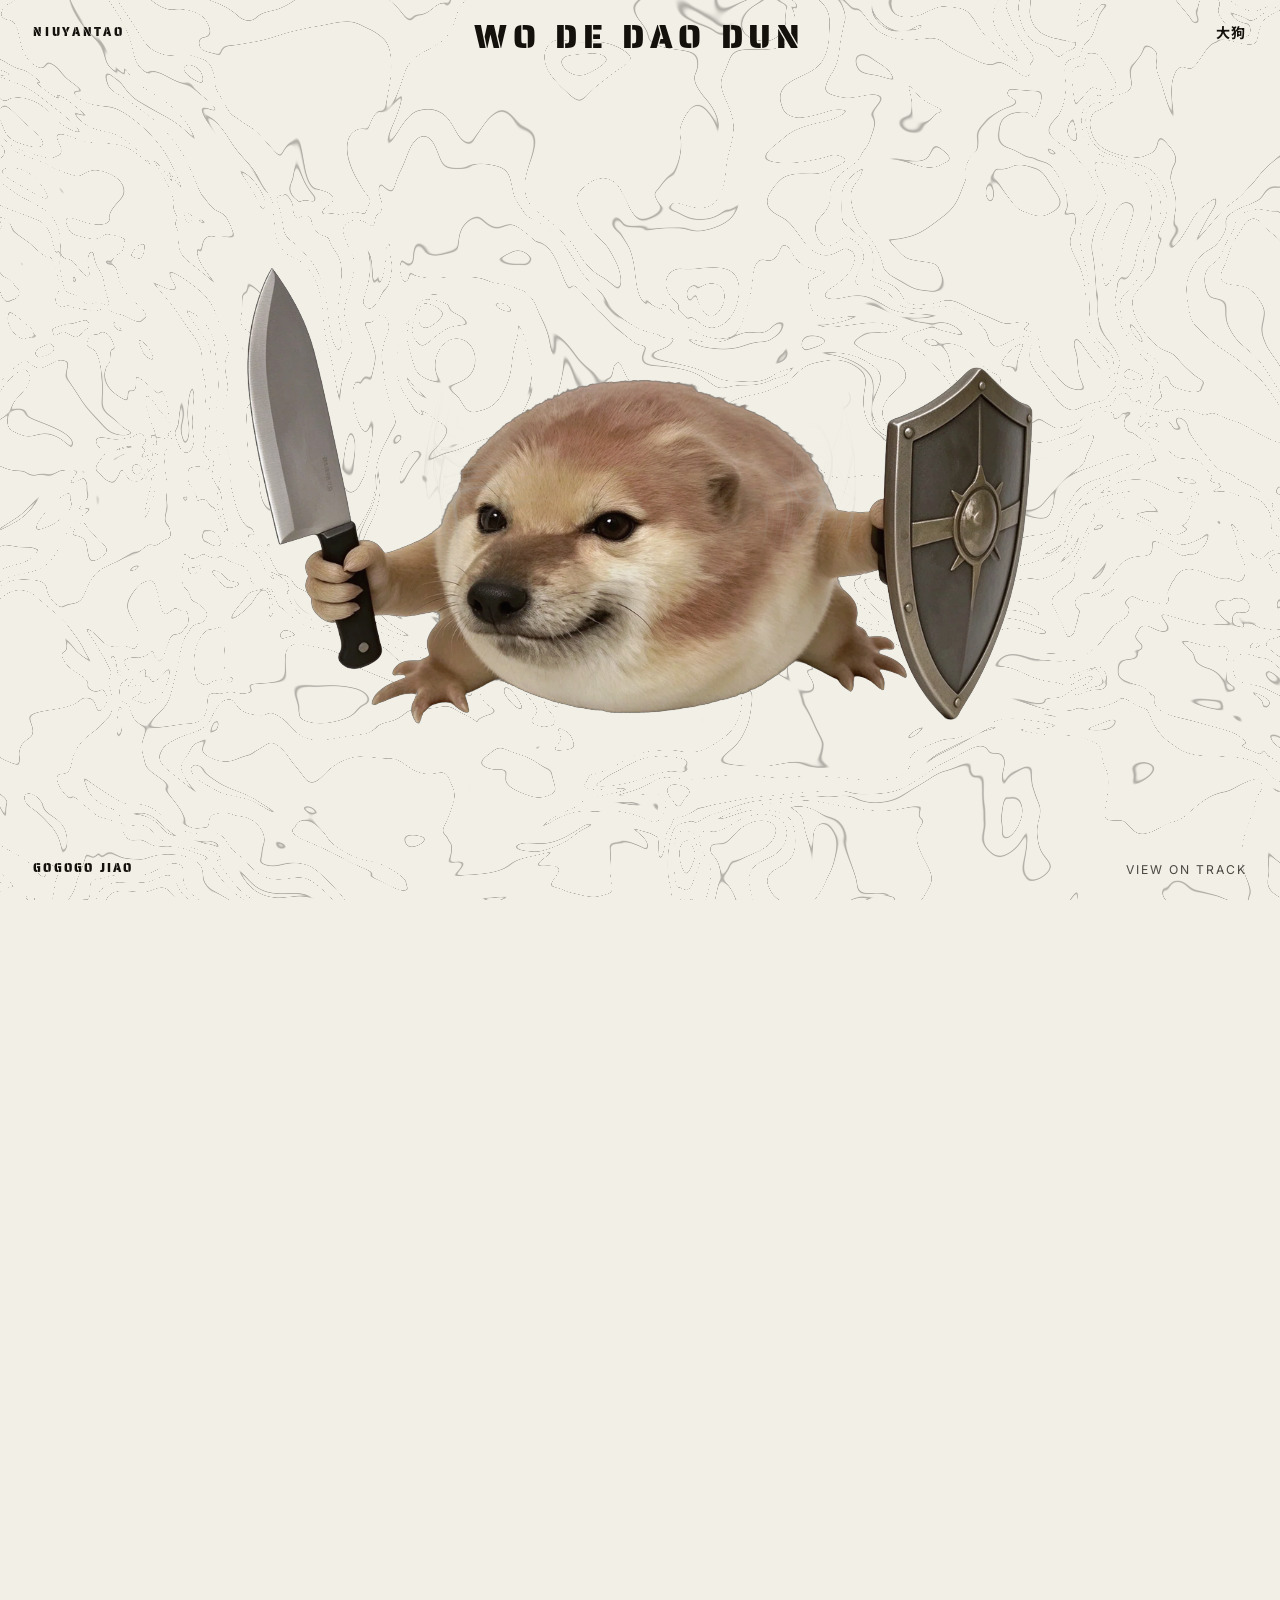
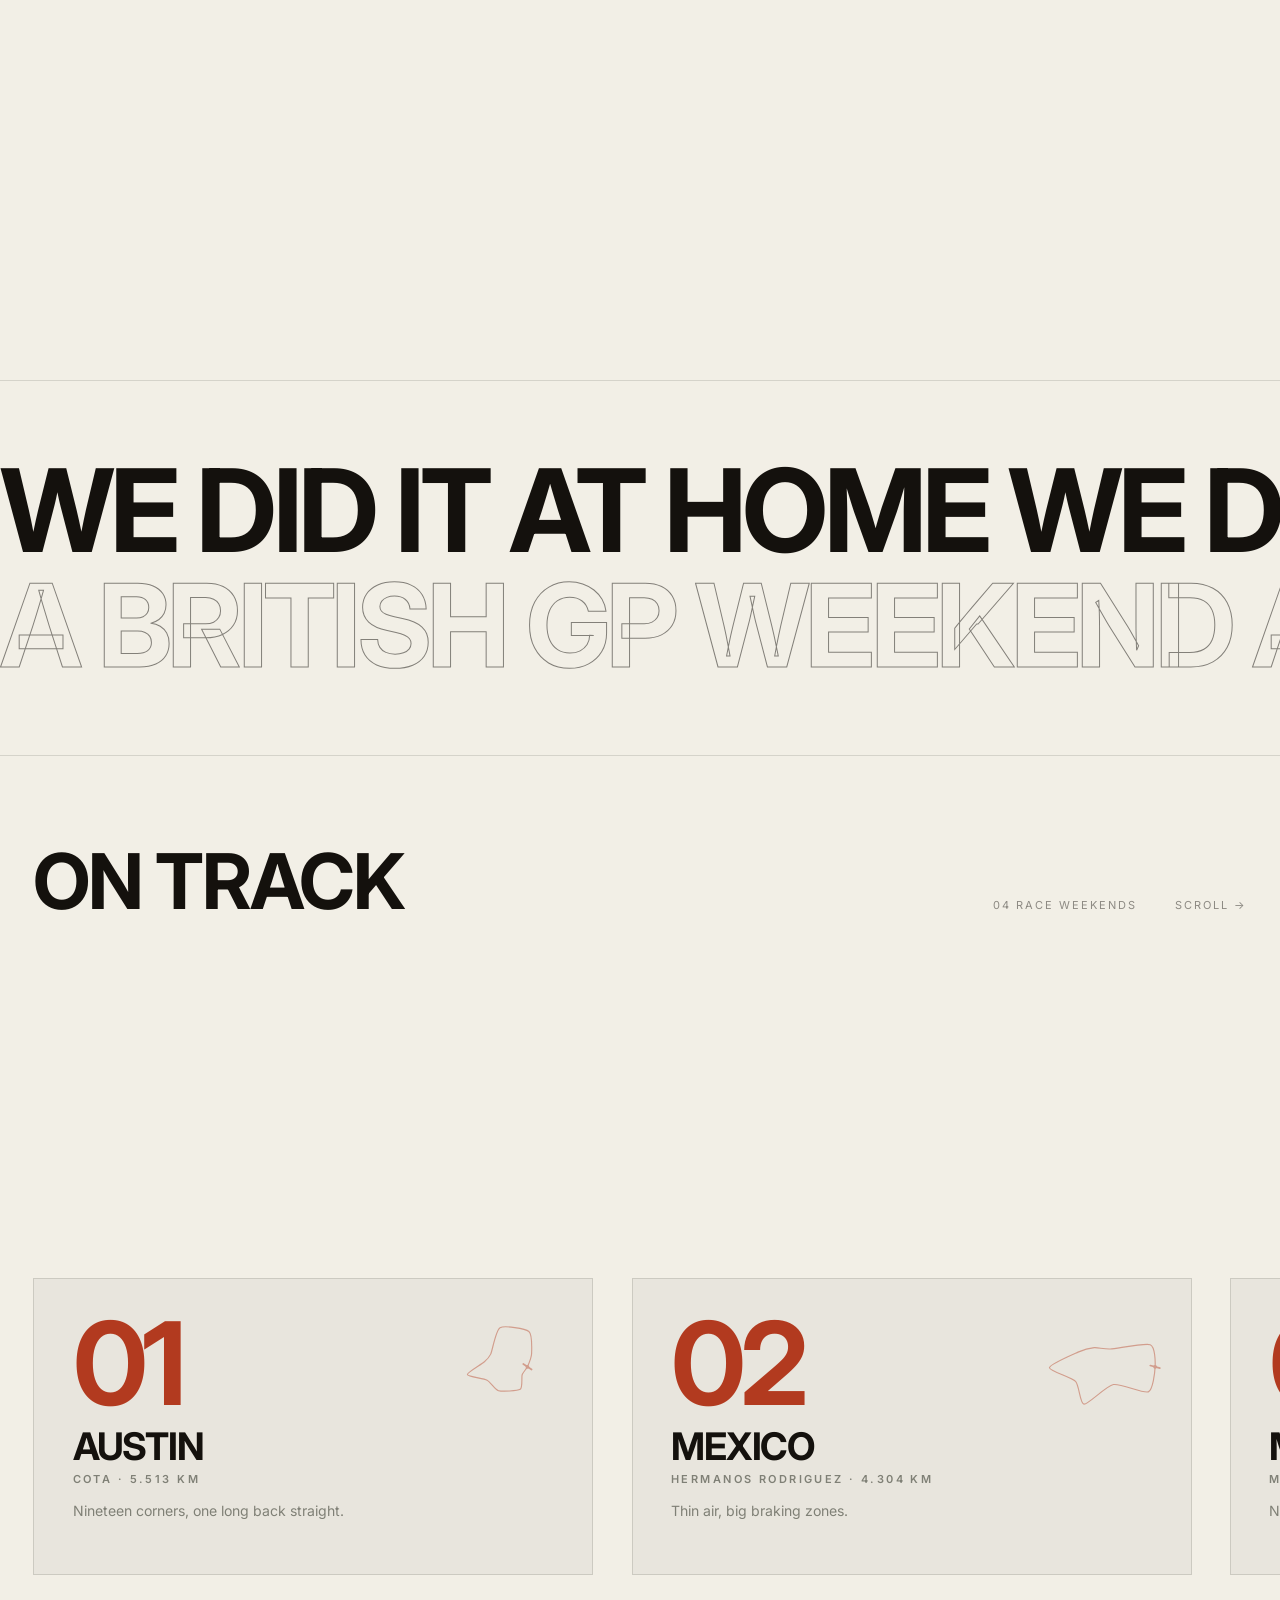
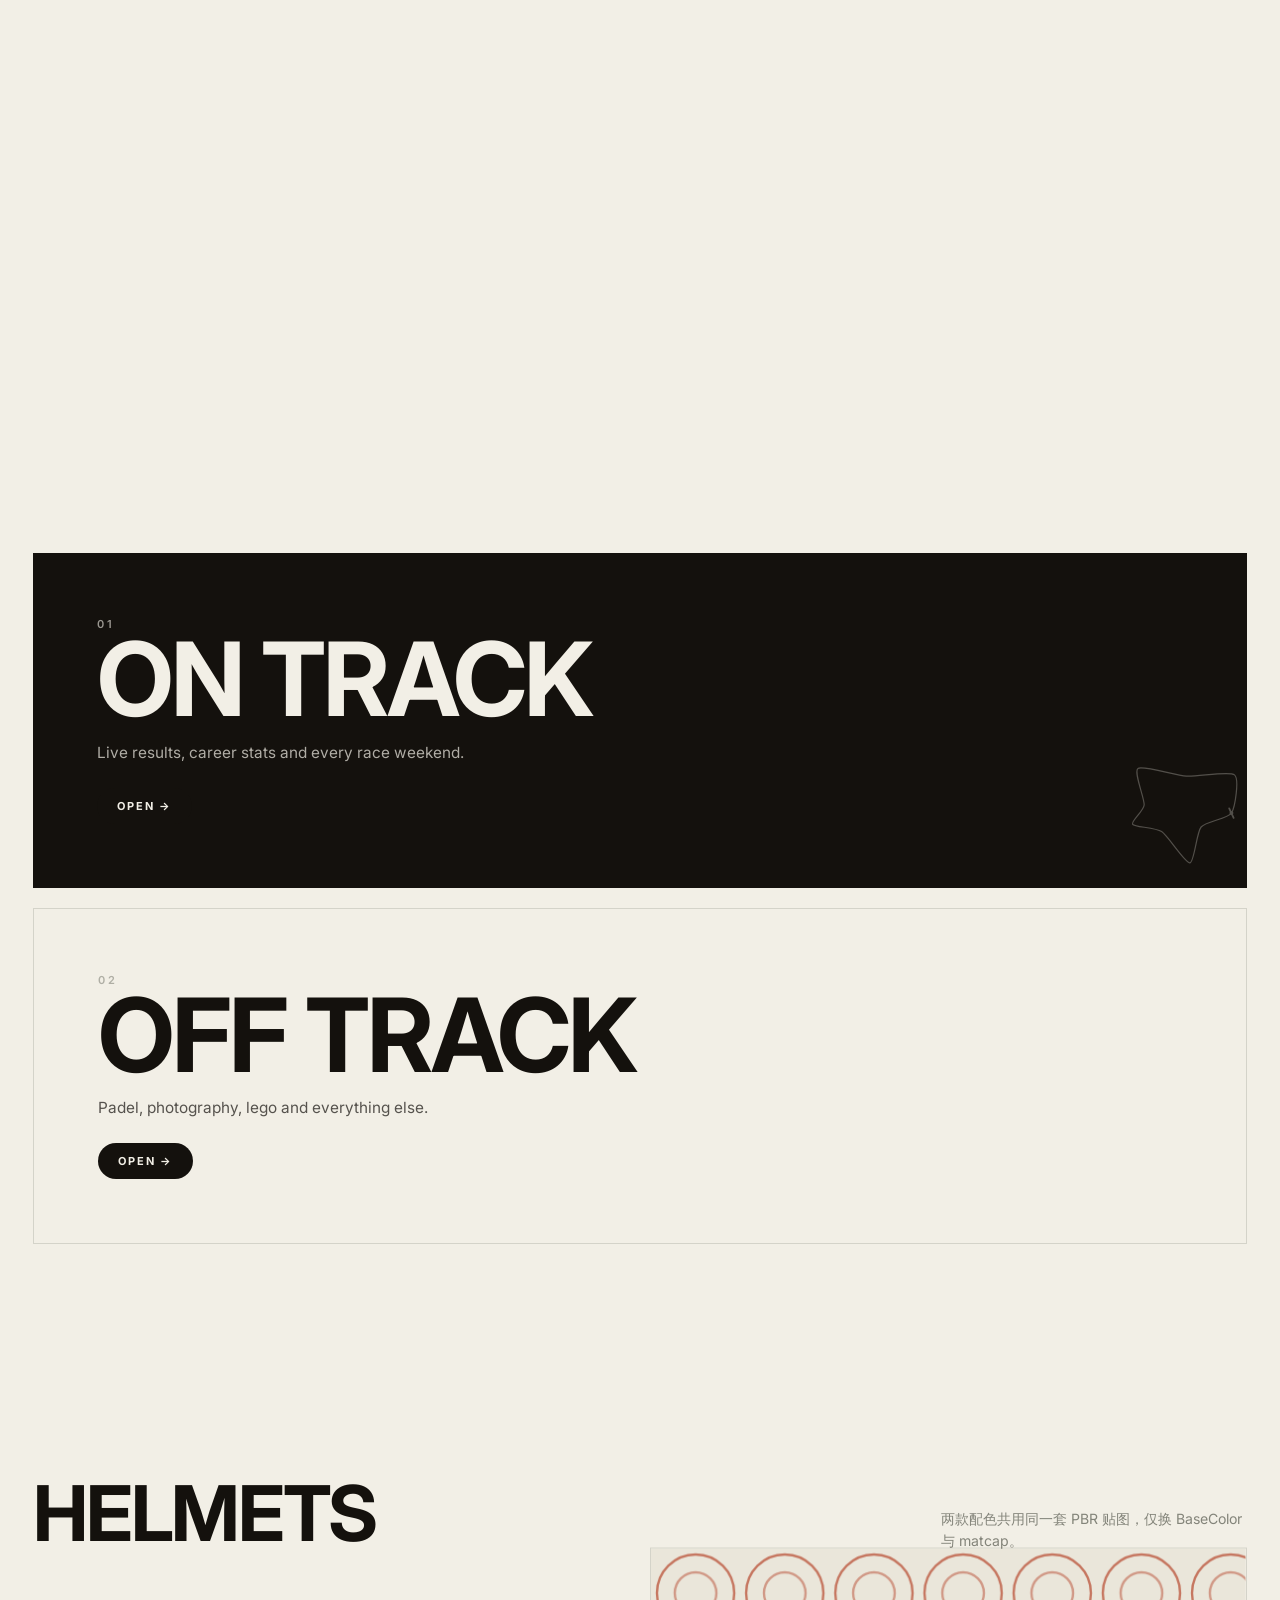
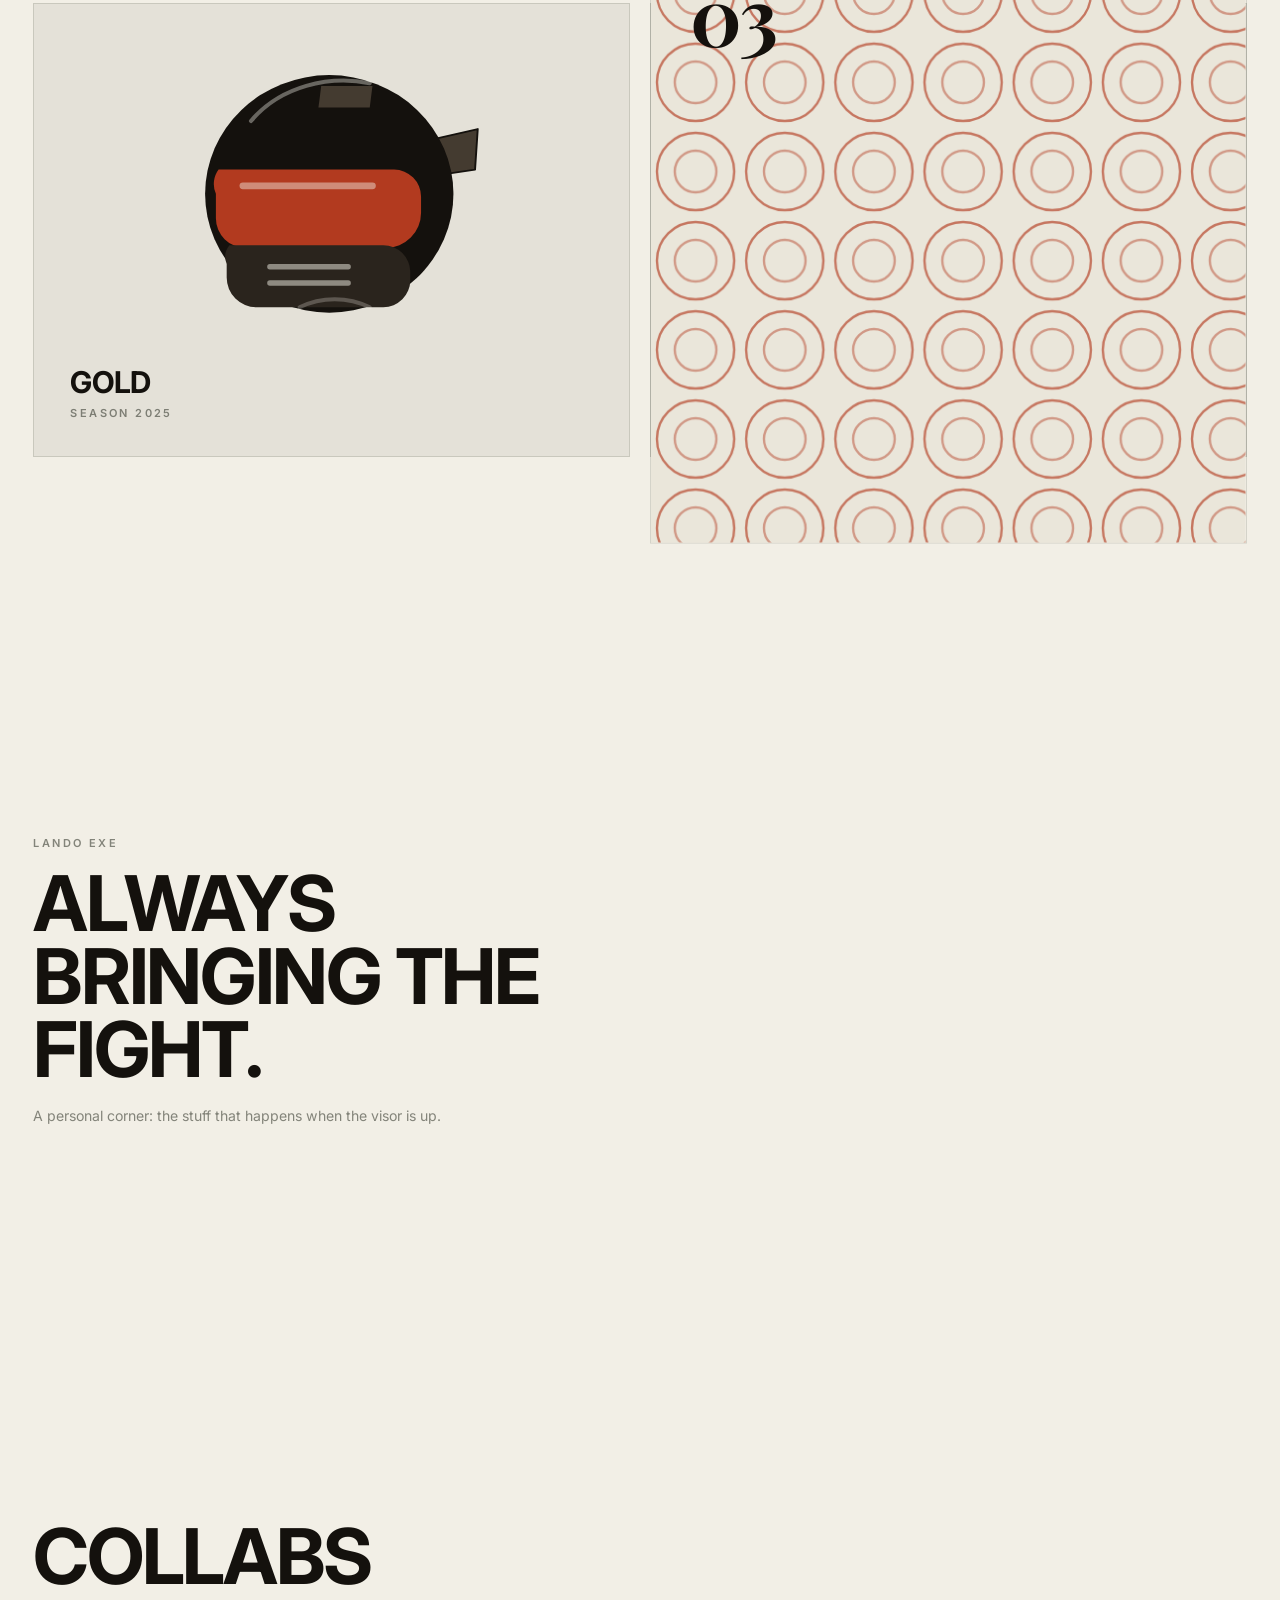
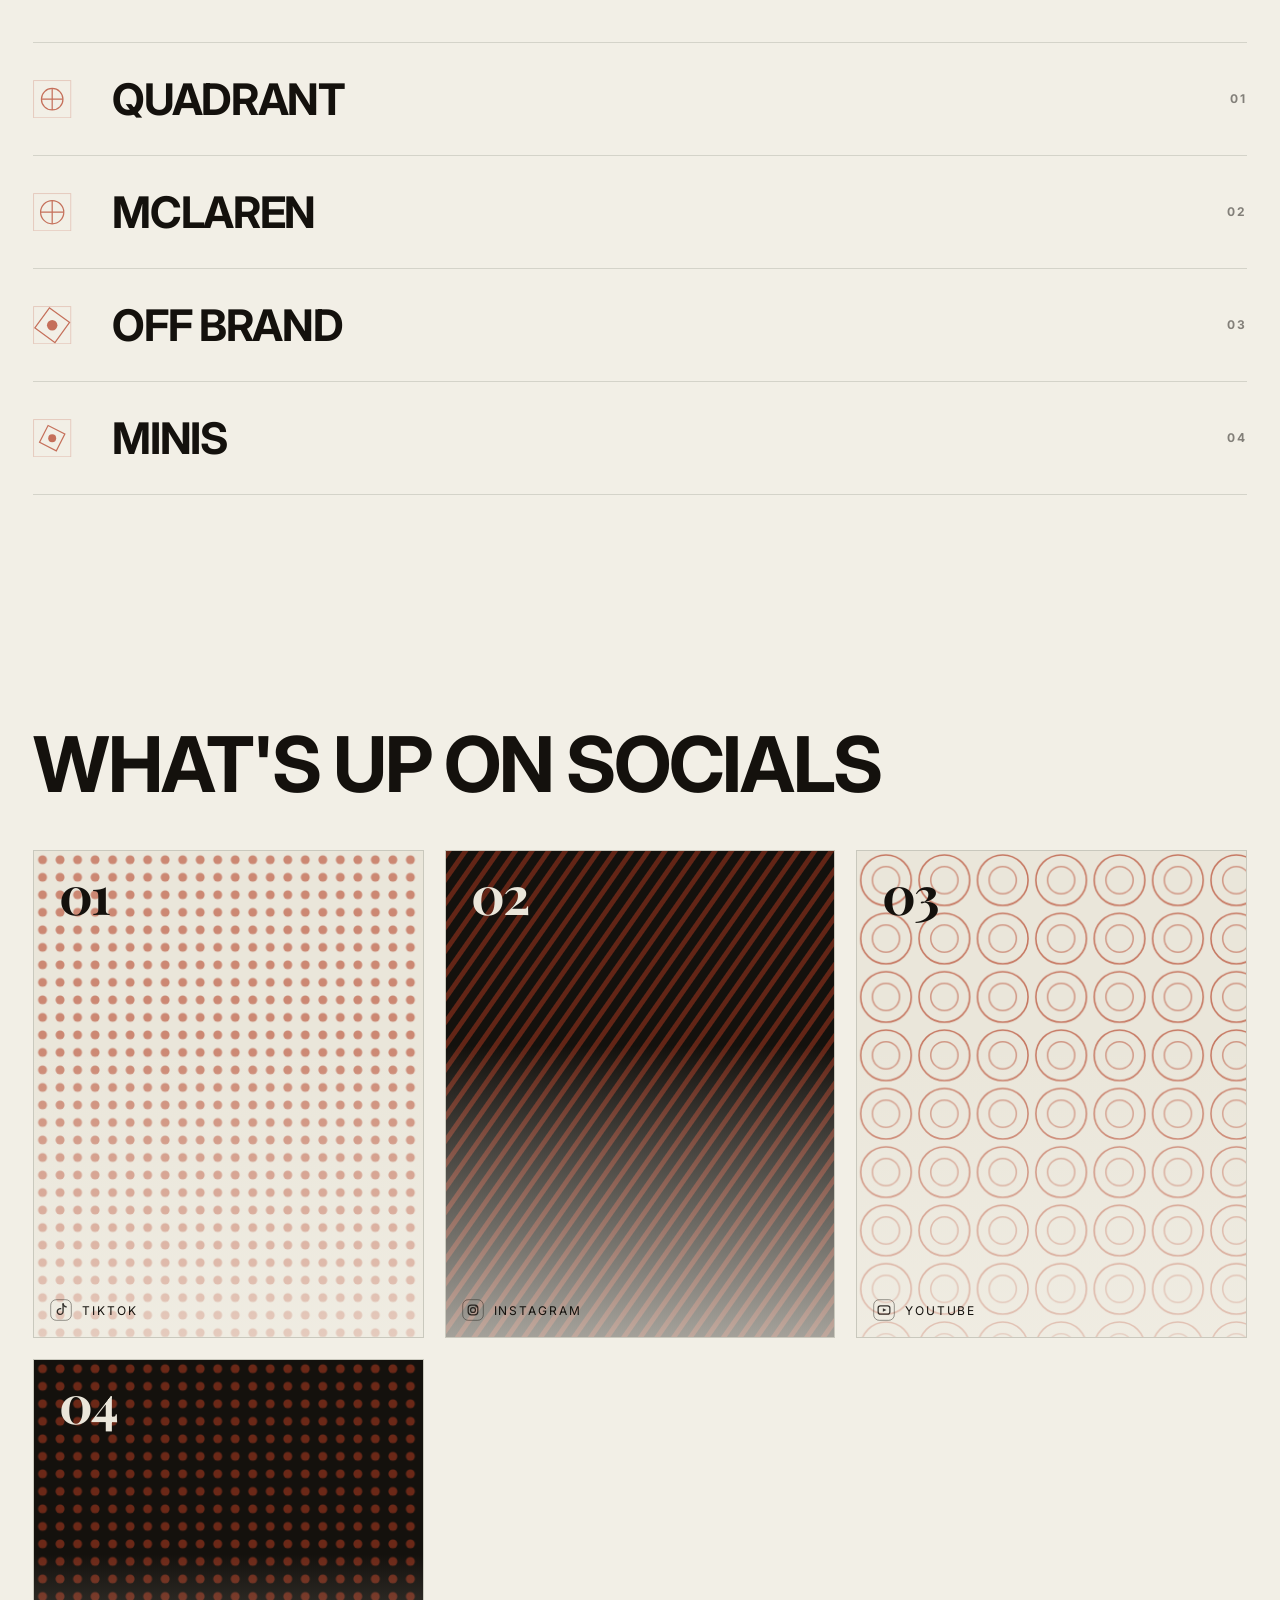
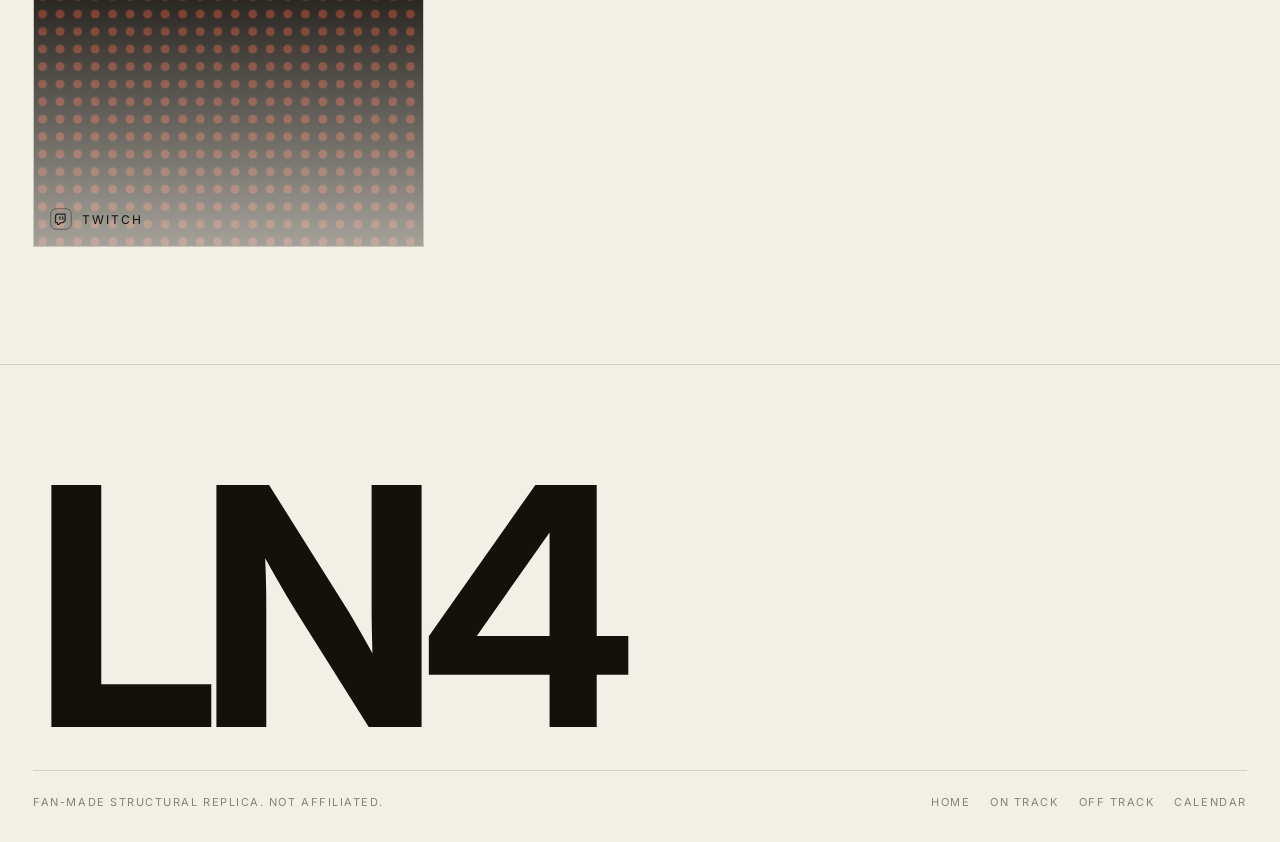
==== replica/index.html @ 35fe5f4c "feat: otot 卡片配赛道/球场图，exe 方块改海报" ====
<!doctype html>
<html lang="zh-CN">
<head>
<meta charset="utf-8">
<meta name="viewport" content="width=device-width, initial-scale=1">
<title>REA Replica — 滚动流程复刻</title>
<meta name="description" content="landonorris.com 滚动结构与动效的工程复刻">
<link rel="preconnect" href="https://fonts.googleapis.com">
<link rel="preconnect" href="https://fonts.gstatic.com" crossorigin>
<link rel="stylesheet" href="https://fonts.googleapis.com/css2?family=Saira+Stencil+One&family=Noto+Sans+SC:wght@700&display=swap">
<link rel="stylesheet" href="css/main.css">
</head>
<body data-theme="lime">

<!-- 导航暂时隐藏（跳转链接本轮不需要） -->

<main>

  <!-- ========================= 1. 首屏 ========================= -->
  <div class="hero-track" data-sticky-hero data-section="hero">
    <section class="hero" data-section="hero" data-section-theme="white">
      <!-- 单画布合成：底=刀盾狗 / 中=头盔完整图(鼠标附近显现) / 顶=头盔线框(常显+描边光) -->
      <div class="hero__canvas" data-hero-canvas><canvas></canvas></div>

      <!-- 顶部标题 -->
      <h1 class="hero__title" data-content="hero.title">WO DE DAO DUN</h1>

      <!-- 四角文案 -->
      <div class="hero__corner hero__corner--tl" data-content="hero.tl">NIUYANTAO</div>
      <div class="hero__corner hero__corner--tr" data-content="hero.tr">大狗</div>
      <div class="hero__corner hero__corner--bl" data-content="hero.bl">gogogo JIAO</div>
      <span class="hero__corner hero__corner--br" data-content="hero.br">VIEW ON TRACK</span>
    </section>
  </div>

  <!-- ========================= 2. 跑马灯 ========================= -->
  <section class="marquee" data-section="marquee" data-section-theme="dark">
    <div class="marquee__row" data-marquee-scroll="0.12" data-marquee-text="WE DID IT AT HOME">WE DID IT AT HOME</div>
    <div class="marquee__row" data-marquee-scroll="0.2" data-marquee-text="A BRITISH GP WEEKEND">A BRITISH GP WEEKEND</div>
  </section>

  <!-- ========================= 3. 横向赛道 ========================= -->
  <section class="h-section" data-section="track" data-horizontal-section data-section-theme="dark">
    <div class="h-sticky">
        <div class="h-head">
          <h2 class="h2" data-content="track.title">ON TRACK</h2>
          <div class="h-head__meta">
            <span>04 RACE WEEKENDS</span>
            <span>SCROLL →</span>
          </div>
        </div>
      <div class="h-track" data-horizontal-track data-list="trackPanels"></div>
    </div>
  </section>

  <!-- ========================= 4. On / Off track ========================= -->
  <section class="section otot" data-section="otot" data-section-theme="white">
    <div class="otot__card" data-reveal>
      <div class="eyebrow" style="color:inherit;opacity:.6">01</div>
      <h3 data-content="otot.onLabel">ON TRACK</h3>
      <p data-content="otot.onText">Live results…</p>
      <a class="hero__cta" style="margin-top:26px" href="on-track.html" data-link="onTrack">OPEN →</a>
      <div class="otot__art" data-art="on-track"></div>
    </div>
    <div class="otot__card" data-reveal style="background:transparent;color:var(--fg);border:1px solid var(--line)">
      <div class="eyebrow" style="opacity:.6">02</div>
      <h3 data-content="otot.offLabel">OFF TRACK</h3>
      <p data-content="otot.offText">Padel…</p>
      <a class="hero__cta" style="margin-top:26px;background:var(--fg);color:var(--bg)" href="off-track.html" data-link="offTrack">OPEN →</a>
    </div>
  </section>

  <!-- ========================= 5. 头盔 ========================= -->
  <section class="section" data-section="helmets" data-section-theme="white">
    <div style="display:flex;align-items:flex-end;justify-content:space-between;gap:20px;margin-bottom:clamp(24px,4vw,54px)">
      <h2 class="h2" data-content="helmets.title" data-reveal>HELMETS</h2>
      <div class="body-sm" style="max-width:34ch" data-reveal>两款配色共用同一套 PBR 贴图，仅换 BaseColor 与 matcap。</div>
    </div>
    <div class="cards" data-list="helmets"></div>
  </section>

  <!-- ========================= 6. LANDO EXE ========================= -->
  <section class="section" data-section="exe" data-section-theme="dark">
    <div class="grid-2" style="align-items:center">
      <div>
        <div class="eyebrow" data-content="exe.label" data-reveal>LANDO EXE</div>
        <h2 class="h2" data-content="exe.title" data-reveal style="margin:18px 0">Always bringing the fight.</h2>
        <p class="body-sm" data-content="exe.text" data-reveal></p>
      </div>
      <div style="aspect-ratio:1/1;border:1px solid var(--line);border-radius:var(--radius);display:grid;place-items:center;overflow:hidden" data-parallax="0.12">
        <div class="exe__art" data-art="exe"></div>
      </div>
    </div>
  </section>

  <!-- ========================= 7. 联名 ========================= -->
  <section class="section" data-section="collabs" data-section-theme="white">
    <h2 class="h2" data-content="collabs.title" data-reveal style="margin-bottom:clamp(24px,4vw,48px)">COLLABS</h2>
    <div class="list" data-list="collabs"></div>
  </section>

  <!-- ========================= 8. 社媒 ========================= -->
  <section class="section" data-section="socials" data-section-theme="dark">
    <h2 class="h2" data-content="socials.title" data-reveal style="margin-bottom:clamp(24px,4vw,48px)">SOCIALS</h2>
    <div class="socials" data-list="socials"></div>
  </section>

</main>

<!-- ========================= 9. 页脚 ========================= -->
<footer class="footer" data-section="footer" data-section-theme="dark">
  <h2 class="footer__big" data-content="footer.big" data-reveal>LN4</h2>
  <div class="footer__meta">
    <div data-content="footer.note"></div>
    <nav class="footer__links" data-list="footerLinks"></nav>
  </div>
</footer>

<script type="module" src="js/main.js"></script>
</body>
</html>
---- replica/css/main.css ----
/* ============================================================================
 * main.css — 布局与主题
 * 颜色全部来自 CSS 变量，由 js/config.js 的 PALETTE 在启动时注入
 * ========================================================================== */

:root {
  /* 兜底值，启动后会被 config 覆盖 */
  --c-lime: #d2ff00;
  --c-limeOff: #b2c73a;
  --c-darkGreen: #282c20;
  --c-darkGreenTint1: #3b3c38;
  --c-darkGreenTint2: #535450;
  --c-white: #f4f4ed;
  --c-cream: #efefe5;
  --c-greenLight: #ebeee0;
  --c-grey2: #c8cbbd;
  --c-greenOffWhite2: #b4b8a5;
  --c-black: #111112;
  --c-orange: #ff6b00;

  --pad: clamp(16px, 2.6vw, 40px);
  --gap: clamp(12px, 1.6vw, 28px);
  --radius: 14px;

  /* 字体：可由 theme.json 的 FONTS 覆盖 */
  --font-display: "Helvetica Neue", "Inter", system-ui, -apple-system, "Segoe UI", sans-serif;
  --font-body: "Helvetica Neue", "Inter", system-ui, -apple-system, "Segoe UI", sans-serif;

  --ease: cubic-bezier(0.22, 1, 0.36, 1);

  /* 主题变量（随 body[data-theme] 切换） */
  --bg: var(--c-white);
  --fg: var(--c-darkGreen);
  --muted: rgba(40, 44, 32, 0.55);
  --line: rgba(40, 44, 32, 0.14);
  --accent: var(--c-lime);
}

body[data-theme="dark"] {
  --bg: var(--c-darkGreen);
  --fg: var(--c-white);
  --muted: rgba(244, 244, 237, 0.55);
  --line: rgba(244, 244, 237, 0.16);
  --accent: var(--c-lime);
}

body[data-theme="lime"] {
  --bg: var(--c-lime);
  --fg: var(--c-darkGreen);
  --muted: rgba(40, 44, 32, 0.62);
  --line: rgba(40, 44, 32, 0.2);
  --accent: var(--c-darkGreen);
}

*, *::before, *::after { box-sizing: border-box; }

html { scroll-behavior: auto; }

body {
  margin: 0;
  background: var(--bg);
  color: var(--fg);
  font-family: var(--font-body);
  font-synthesis-weight: none;
  -webkit-font-smoothing: antialiased;
  /* 注意：不对 body 的 background-color 做过渡。
     标签页被节流时过渡会卡在中间色，导致整页发白/发暗；
     主题切换改为瞬时，由各区块自己的元素做过渡。 */

  overflow-x: hidden;
}

img, canvas { display: block; max-width: 100%; }
a { color: inherit; text-decoration: none; }

/* ---------------------------------------------------------------- 版式 */
.display {
  font-family: var(--font-display);
  font-size: clamp(56px, 15vw, 240px);
  line-height: 0.82;
  letter-spacing: -0.045em;
  font-weight: 700;
  text-transform: uppercase;
  margin: 0;
}

h1, h2, h3 { font-weight: 700; letter-spacing: -0.03em; line-height: 0.95; margin: 0; text-transform: uppercase; }
.h2 { font-size: clamp(34px, 6vw, 88px); }

.eyebrow {
  font-size: 11px;
  letter-spacing: 0.22em;
  text-transform: uppercase;
  color: var(--muted);
  font-weight: 600;
}

.body-sm { font-size: clamp(13px, 1.1vw, 16px); line-height: 1.55; color: var(--muted); }

/* ---------------------------------------------------------------- 导航 */
.nav {
  position: fixed;
  inset: 0 0 auto 0;
  z-index: 60;
  display: flex;
  align-items: center;
  justify-content: space-between;
  gap: var(--gap);
  padding: 14px var(--pad);
  mix-blend-mode: normal;
  transition: transform .4s var(--ease), color .6s var(--ease);
  color: var(--fg);
}

.nav__brand {
  font-weight: 700;
  letter-spacing: -0.04em;
  font-size: 18px;
  text-transform: uppercase;
}

.nav__links { display: flex; gap: clamp(10px, 1.8vw, 26px); }
.nav__links a {
  font-size: 12px;
  letter-spacing: 0.14em;
  text-transform: uppercase;
  opacity: .75;
  transition: opacity .25s var(--ease);
}
.nav__links a:hover { opacity: 1; }

.nav__cta {
  font-size: 11px;
  letter-spacing: 0.16em;
  text-transform: uppercase;
  padding: 9px 16px;
  border: 1px solid var(--line);
  border-radius: 999px;
  transition: background .3s var(--ease), color .3s var(--ease), border-color .3s var(--ease);
}
.nav__cta:hover { background: var(--fg); color: var(--bg); border-color: var(--fg); }

@media (max-width: 860px) {
  .nav__links { display: none; }
}

/* ---------------------------------------------------------------- 通用区块 */
.section {
  padding: clamp(90px, 13vh, 180px) var(--pad);
  position: relative;
}

.grid-2 {
  display: grid;
  grid-template-columns: repeat(2, minmax(0, 1fr));
  gap: var(--gap);
}
@media (max-width: 860px) { .grid-2 { grid-template-columns: 1fr; } }

.rule { height: 1px; background: var(--line); width: 100%; }

/* ---------------------------------------------------------------- 首屏 */
.hero-track { height: 220vh; position: relative; }

.hero {
  position: sticky;
  top: 0;
  height: 100vh;
  overflow: hidden;
  display: grid;
  place-items: center;
}

/* 刀盾狗：占据视口下半部，头盔在上方 */
.gl-head {
  position: absolute;
  left: 0;
  right: 0;
  top: 26%;
  bottom: 0;
  z-index: 1;
}

/* ---------------------------------------------------------------- 头盔舞台 */
.hero__stage {
  position: absolute;
  left: 50%;
  top: 54%;
  translate: -50% -100%;
  z-index: 4;
}

.helmet-stage {
  position: relative;
  width: min(23vw, 296px);
  aspect-ratio: 732 / 900;
  cursor: pointer;
  outline: none;
}

/* 线描：用 mask 上色，颜色跟着主题走 */
.helmet-stage__lines {
  position: absolute;
  inset: 0;
  background: var(--fg);
  opacity: .5;
  transition: opacity .5s var(--ease);
  -webkit-mask-image: url(../assets/helmet-lines.png);
  mask-image: url(../assets/helmet-lines.png);
  -webkit-mask-size: contain;
  mask-size: contain;
  -webkit-mask-repeat: no-repeat;
  mask-repeat: no-repeat;
  -webkit-mask-position: center;
  mask-position: center;
}

/* 沿轮廓扫动的引导线：子元素被父级 mask 裁掉，只在有线的地方发亮 */
.helmet-stage__scan {
  position: absolute;
  left: 0;
  right: 0;
  height: 22%;
  background: linear-gradient(180deg, transparent 0%, var(--c-lime) 46%, var(--c-lime) 54%, transparent 100%);
  animation: helmetScan 3.6s cubic-bezier(.45, 0, .55, 1) infinite;
  will-change: transform;
}
@keyframes helmetScan {
  0%   { transform: translateY(-40%); opacity: 0; }
  12%  { opacity: 1; }
  88%  { opacity: 1; }
  100% { transform: translateY(300%); opacity: 0; }
}

/* 完整图 */
.helmet-stage__full {
  position: absolute;
  inset: 0;
  width: 100%;
  height: 100%;
  object-fit: contain;
  opacity: 0;
  transform: scale(.985);
  transition: opacity .55s var(--ease), transform .55s var(--ease);
  pointer-events: none;
  filter: drop-shadow(0 10px 16px rgba(0, 0, 0, .18));
}

/* 提示 */
.helmet-stage__hint {
  position: absolute;
  left: 50%;
  top: -16px;
  translate: -50% 0;
  display: flex;
  align-items: center;
  gap: 8px;
  font-size: 10px;
  letter-spacing: .28em;
  text-transform: uppercase;
  color: var(--muted);
  transition: opacity .4s var(--ease);
  white-space: nowrap;
}
.helmet-stage__dot {
  width: 6px;
  height: 6px;
  border-radius: 50%;
  background: var(--c-lime);
  animation: hintPulse 1.8s ease-in-out infinite;
}
@keyframes hintPulse {
  0%, 100% { opacity: .35; transform: scale(.85); }
  50%      { opacity: 1;   transform: scale(1.15); }
}

/* 悬停 / 聚焦 / 点击 => 显形 */
.helmet-stage:hover .helmet-stage__full,
.helmet-stage.is-open .helmet-stage__full,
.helmet-stage:focus-visible .helmet-stage__full {
  opacity: 1;
  transform: scale(1);
}
.helmet-stage:hover .helmet-stage__lines,
.helmet-stage.is-open .helmet-stage__lines,
.helmet-stage:focus-visible .helmet-stage__lines {
  opacity: .12;
}
.helmet-stage:hover .helmet-stage__hint,
.helmet-stage.is-open .helmet-stage__hint { opacity: 0; }
.gl-head canvas { width: 100%; height: 100%; }

.gl-fallback {
  position: absolute;
  inset: 0;
  display: grid;
  place-items: center;
  font-size: 12px;
  letter-spacing: .2em;
  color: var(--muted);
}

/* 头盔层：由滚动驱动的弧形揭幕 */
.helmet {
  position: absolute;
  z-index: 2;
  width: min(22vw, 250px);
  aspect-ratio: 1 / 1.1;
  right: 10vw;
  top: 24%;
  translate: 0 -46%;
  pointer-events: none;
  will-change: clip-path, opacity;
  opacity: .95;
}

.helmet svg { width: 100%; height: 100%; }

.hero__copy {
  position: relative;
  z-index: 4;
  text-align: center;
  pointer-events: none;
  color: var(--fg);
}

.hero__kicker {
  margin-top: 18px;
  font-size: 11px;
  letter-spacing: 0.3em;
  text-transform: uppercase;
  opacity: .85;
}

.hero__meta {
  position: absolute;
  z-index: 5;
  left: var(--pad);
  right: var(--pad);
  bottom: 26px;
  display: flex;
  align-items: flex-end;
  justify-content: space-between;
  gap: 16px;
  font-size: 11px;
  letter-spacing: 0.16em;
  text-transform: uppercase;
}

.hero__countdown { font-variant-numeric: tabular-nums; font-size: clamp(18px, 2.4vw, 30px); letter-spacing: -0.01em; }

.hero__cta {
  pointer-events: auto;
  display: inline-flex;
  align-items: center;
  gap: 10px;
  padding: 11px 20px;
  border-radius: 999px;
  background: var(--fg);
  color: var(--bg);
  font-size: 11px;
  letter-spacing: 0.16em;
  text-transform: uppercase;
  font-weight: 700;
  transition: transform .3s var(--ease);
}
.hero__cta:hover { transform: translateX(4px); }

/* ---------------------------------------------------------------- 跑马灯 */
.marquee {
  overflow: hidden;
  padding: clamp(40px, 8vh, 90px) 0;
  border-top: 1px solid var(--line);
  border-bottom: 1px solid var(--line);
}
.marquee__row {
  white-space: nowrap;
  font-size: clamp(40px, 9vw, 140px);
  font-weight: 700;
  letter-spacing: -0.04em;
  text-transform: uppercase;
  line-height: 1;
  will-change: transform;
}
.marquee__row + .marquee__row {
  color: transparent;
  -webkit-text-stroke: 1px var(--fg);
  opacity: .5;
}

/* ---------------------------------------------------------------- 横向区块 */
.h-section { height: 320vh; position: relative; }
.h-sticky {
  position: sticky;
  top: 0;
  height: 100vh;
  overflow: hidden;
  display: flex;
  align-items: center;
}
.h-track {
  display: flex;
  gap: clamp(16px, 3vw, 48px);
  padding: 0 var(--pad);
  will-change: transform;
}
.h-panel {
  flex: 0 0 auto;
  width: min(72vw, 560px);
  padding: clamp(20px, 3vw, 44px);
  border: 1px solid var(--line);
  border-radius: var(--radius);
  background: color-mix(in srgb, var(--fg) 4%, transparent);
}
.h-panel__no {
  font-size: clamp(52px, 9vw, 120px);
  font-weight: 700;
  letter-spacing: -0.05em;
  line-height: .8;
  color: var(--accent);
}
.h-panel h3 { font-size: clamp(22px, 3vw, 38px); margin: 18px 0 8px; }

/* ---------------------------------------------------------------- On/Off */
.otot { display: grid; gap: var(--gap); }
.otot__card {
  display: block;
  padding: clamp(24px, 5vw, 70px);
  border-radius: var(--radius);
  background: var(--fg);
  color: var(--bg);
  transition: transform .5s var(--ease);
  position: relative;
  overflow: hidden;
}
.otot__card:hover { transform: translateY(-4px); }
.otot__card h3 { font-size: clamp(38px, 8vw, 110px); }
.otot__card p { margin: 14px 0 0; font-size: clamp(13px, 1.2vw, 17px); opacity: .7; max-width: 42ch; }

/* ---------------------------------------------------------------- 头盔卡 */
.cards { display: grid; grid-template-columns: repeat(2, minmax(0, 1fr)); gap: var(--gap); }
@media (max-width: 700px) { .cards { grid-template-columns: 1fr; } }

.card {
  border: 1px solid var(--line);
  border-radius: var(--radius);
  padding: clamp(20px, 3vw, 36px);
  min-height: 340px;
  display: flex;
  flex-direction: column;
  justify-content: space-between;
  background: color-mix(in srgb, var(--fg) 6%, transparent);
  transition: background .4s var(--ease);
}
.card:hover { background: color-mix(in srgb, var(--fg) 7%, transparent); }
.card__art { flex: 1; display: grid; place-items: center; }
.card__art svg { width: 62%; }
.card__name { font-size: clamp(20px, 2.4vw, 30px); font-weight: 700; letter-spacing: -0.02em; }

/* ---------------------------------------------------------------- 列联 */
.list { border-top: 1px solid var(--line); }
.list__row {
  display: flex;
  align-items: center;
  justify-content: space-between;
  gap: 20px;
  padding: clamp(16px, 2.4vw, 30px) 0;
  border-bottom: 1px solid var(--line);
  font-size: clamp(20px, 3.4vw, 44px);
  font-weight: 700;
  letter-spacing: -0.03em;
  text-transform: uppercase;
  transition: padding-left .35s var(--ease), color .35s var(--ease);
}
.list__row:hover { padding-left: 14px; color: var(--accent); }
.list__row span:last-child { font-size: 12px; letter-spacing: .16em; opacity: .5; }

/* ---------------------------------------------------------------- 社媒 */
.socials { display: grid; grid-template-columns: repeat(3, minmax(0, 1fr)); gap: var(--gap); }
@media (max-width: 860px) { .socials { grid-template-columns: repeat(2, minmax(0, 1fr)); } }

.social {
  aspect-ratio: 4 / 5;
  border-radius: var(--radius);
  border: 1px solid var(--line);
  position: relative;
  overflow: hidden;
  display: grid;
  align-items: end;
  padding: 16px;
  background: color-mix(in srgb, var(--fg) 6%, transparent);
}
.social::after {
  content: "";
  position: absolute;
  inset: 0;
  background: linear-gradient(180deg, transparent 40%, color-mix(in srgb, var(--bg) 65%, transparent));
  pointer-events: none;
}
.social__label { position: relative; z-index: 1; font-size: 12px; letter-spacing: .16em; text-transform: uppercase; }
.social__poster { position: absolute; inset: 0; object-fit: cover; width: 100%; height: 100%; opacity: .9; }

/* 图案占位（graphics.js 生成的 SVG） */
.social > svg {
  position: absolute;
  inset: 0;
  width: 100%;
  height: 100%;
  display: block;
}

/* 头盔图形 */
[data-graphic="helmet"] svg { width: 100%; height: 100%; display: block; }

/* ---------------------------------------------------------------- 页脚 */
.footer {
  padding: clamp(80px, 12vh, 160px) var(--pad) var(--pad);
  border-top: 1px solid var(--line);
  position: relative;
  overflow: hidden;
}
.footer__big {
  font-size: clamp(90px, 26vw, 420px);
  line-height: .8;
  letter-spacing: -0.06em;
  font-weight: 700;
  margin: 0 0 30px;
}
.footer__meta {
  display: flex;
  flex-wrap: wrap;
  gap: 12px 28px;
  justify-content: space-between;
  align-items: center;
  font-size: 11px;
  letter-spacing: .14em;
  text-transform: uppercase;
  color: var(--muted);
  padding-top: 24px;
  border-top: 1px solid var(--line);
}
.footer__links { display: flex; gap: 20px; flex-wrap: wrap; }

/* ---------------------------------------------------------------- 入场动画 */
[data-reveal] {
  opacity: 0;
  transform: translateY(26px);
  transition: opacity .9s var(--ease), transform .9s var(--ease);
}
[data-reveal].is-in { opacity: 1; transform: none; }

.char {
  display: inline-block;
  opacity: 0;
  transform: translateY(0.5em);
  transition: opacity .5s var(--ease), transform .6s var(--ease);
  transition-delay: calc(var(--i) * 22ms);
}
body.is-booted .char { opacity: 1; transform: none; }

/* ---------------------------------------------------------------- 鼠标跟随图 */
.cursor-reveal {
  position: fixed;
  left: 0;
  top: 0;
  width: var(--cr-w, 30vw);
  z-index: 45;
  pointer-events: none;
  opacity: 0;
  transition: opacity .28s var(--ease);
  will-change: transform;
  transform: translate3d(-999px, -999px, 0);
  translate: -50% -50%;
  filter: drop-shadow(0 22px 44px rgba(0, 0, 0, .22));
}
.cursor-reveal.is-on { opacity: 1; }
.cursor-reveal img { display: block; width: 100%; height: auto; }

/* ---------------------------------------------------------------- 页面转场 */
.page-veil {
  position: fixed;
  inset: 0;
  z-index: 99;
  background: var(--c-lime);
  transform: scaleY(0);          /* 默认不遮挡：只在离场时升起 */
  transform-origin: bottom;
  transition: transform .45s cubic-bezier(.76, 0, .24, 1);
  pointer-events: none;
  will-change: transform;
}
.page-veil.is-active { transform: scaleY(1); }

/* 占位海报 */
.poster-placeholder {
  position: absolute;
  inset: 0;
  background:
    radial-gradient(120% 90% at 20% 10%, color-mix(in srgb, var(--c-lime) 55%, transparent), transparent 60%),
    linear-gradient(160deg, color-mix(in srgb, var(--fg) 22%, transparent), color-mix(in srgb, var(--bg) 70%, transparent));
}

/* ==========================================================================
 * 封面 v2：单画布合成 + 四角文案
 * ========================================================================== */
:root {
  --font-stencil: "Saira Stencil One", "Glaser Stencil Pro", "Impact", sans-serif;
  --font-han: "Noto Sans SC", "Source Han Sans SC", "PingFang SC", sans-serif;
}

.hero__canvas {
  position: absolute;
  inset: 0;
  z-index: 1;
}
.hero__canvas canvas {
  width: 100%;
  height: 100%;
  display: block;
}

/* 顶部标题 */
.hero__title {
  position: absolute;
  top: clamp(16px, 2.2vh, 28px);
  left: 50%;
  translate: -50% 0;
  z-index: 5;
  margin: 0;
  font-family: var(--font-stencil);
  font-weight: 400;
  font-size: clamp(20px, 2.6vw, 38px);
  letter-spacing: 0.16em;
  line-height: 1;
  color: var(--fg);
  white-space: nowrap;
  pointer-events: none;
}

/* 四角文案 */
.hero__corner {
  position: absolute;
  z-index: 5;
  font-size: clamp(11px, 0.95vw, 14px);
  letter-spacing: 0.2em;
  text-transform: uppercase;
  color: var(--fg);
  pointer-events: none;
}
.hero__corner--tl {
  top: clamp(16px, 2.4vh, 30px);
  left: var(--pad);
  font-family: var(--font-stencil);
  letter-spacing: 0.22em;
}
.hero__corner--tr {
  top: clamp(16px, 2.4vh, 30px);
  right: var(--pad);
  font-family: var(--font-han);
  font-weight: 700;
  letter-spacing: 0.1em;
  text-transform: none;
  font-size: clamp(13px, 1.1vw, 17px);
}
.hero__corner--bl {
  bottom: clamp(18px, 2.6vh, 32px);
  left: var(--pad);
  font-family: var(--font-stencil);
  letter-spacing: 0.18em;
}
.hero__corner--br {
  bottom: clamp(18px, 2.6vh, 32px);
  right: var(--pad);
  letter-spacing: 0.16em;
  opacity: .75;
}

/* ==================================================================
   区块图形：赛道电路图 / 联名标记 / 社媒图标
   ================================================================== */
.h-panel { position: relative; }

.h-panel__map {
  position: absolute;
  top: clamp(12px, 1.8vw, 24px);
  right: clamp(12px, 1.8vw, 24px);
  width: clamp(104px, 10vw, 168px);
  color: var(--accent);
  opacity: .42;
  pointer-events: none;
  transition: opacity .45s ease, transform .7s cubic-bezier(.2, .7, .2, 1);
}
.h-panel:hover .h-panel__map { opacity: .85; transform: rotate(-5deg) scale(1.05); }

.circuit { display: block; width: 100%; height: auto; }

/* 联名列表 */
.list__mark {
  display: flex;
  align-items: center;
  color: var(--accent);
  opacity: .7;
  margin-right: clamp(10px, 1.6vw, 22px);
  transition: opacity .3s ease, transform .5s cubic-bezier(.2, .7, .2, 1);
}
.list__row:hover .list__mark { opacity: 1; transform: rotate(12deg); }
.mark { display: block; width: clamp(26px, 3vw, 44px); height: auto; }
.list__name { flex: 1; }
.list__no { font-size: 12px; letter-spacing: .16em; opacity: .5; }

/* 社媒图标 */
.social__label { display: flex; align-items: center; gap: 10px; }
.social__glyph { display: inline-flex; }
.social__glyph svg { width: 22px; height: 22px; display: block; opacity: .85; }

/* 横向赛道区顶部标题 */
.h-head {
  position: absolute;
  top: clamp(60px, 10vh, 128px);
  left: var(--pad);
  right: var(--pad);
  display: flex;
  align-items: baseline;
  justify-content: space-between;
  gap: 20px;
}
.h-head__meta {
  display: flex;
  gap: clamp(16px, 3vw, 52px);
  font-size: 11px;
  letter-spacing: .18em;
  text-transform: uppercase;
  opacity: .45;
}
@media (max-width: 700px) {
  .h-head { flex-direction: column; align-items: flex-start; gap: 10px; }
}

/* 横向区：卡片下沉，与顶部标题形成上下呼应 */
.h-sticky {
  align-items: flex-end;
  box-sizing: border-box;
  padding-bottom: clamp(56px, 9vh, 110px);
}

/* 区块配图：otot 卡片与 exe 方块 */
.otot__card { position: relative; overflow: hidden; }

.otot__art {
  position: absolute;
  right: clamp(-18px, -1.5vw, -6px);
  bottom: clamp(-14px, -1.2vw, -4px);
  width: clamp(110px, 14vw, 200px);
  color: currentColor;
  opacity: .28;
  pointer-events: none;
  transition: opacity .5s ease, transform .8s cubic-bezier(.2, .7, .2, 1);
}
.otot__card:hover .otot__art { opacity: .55; transform: translateY(-4px) rotate(-3deg); }
.court { display: block; width: 100%; height: auto; }

.exe__art { width: 100%; height: 100%; display: block; }
.exe__art svg { width: 100%; height: 100%; display: block; }
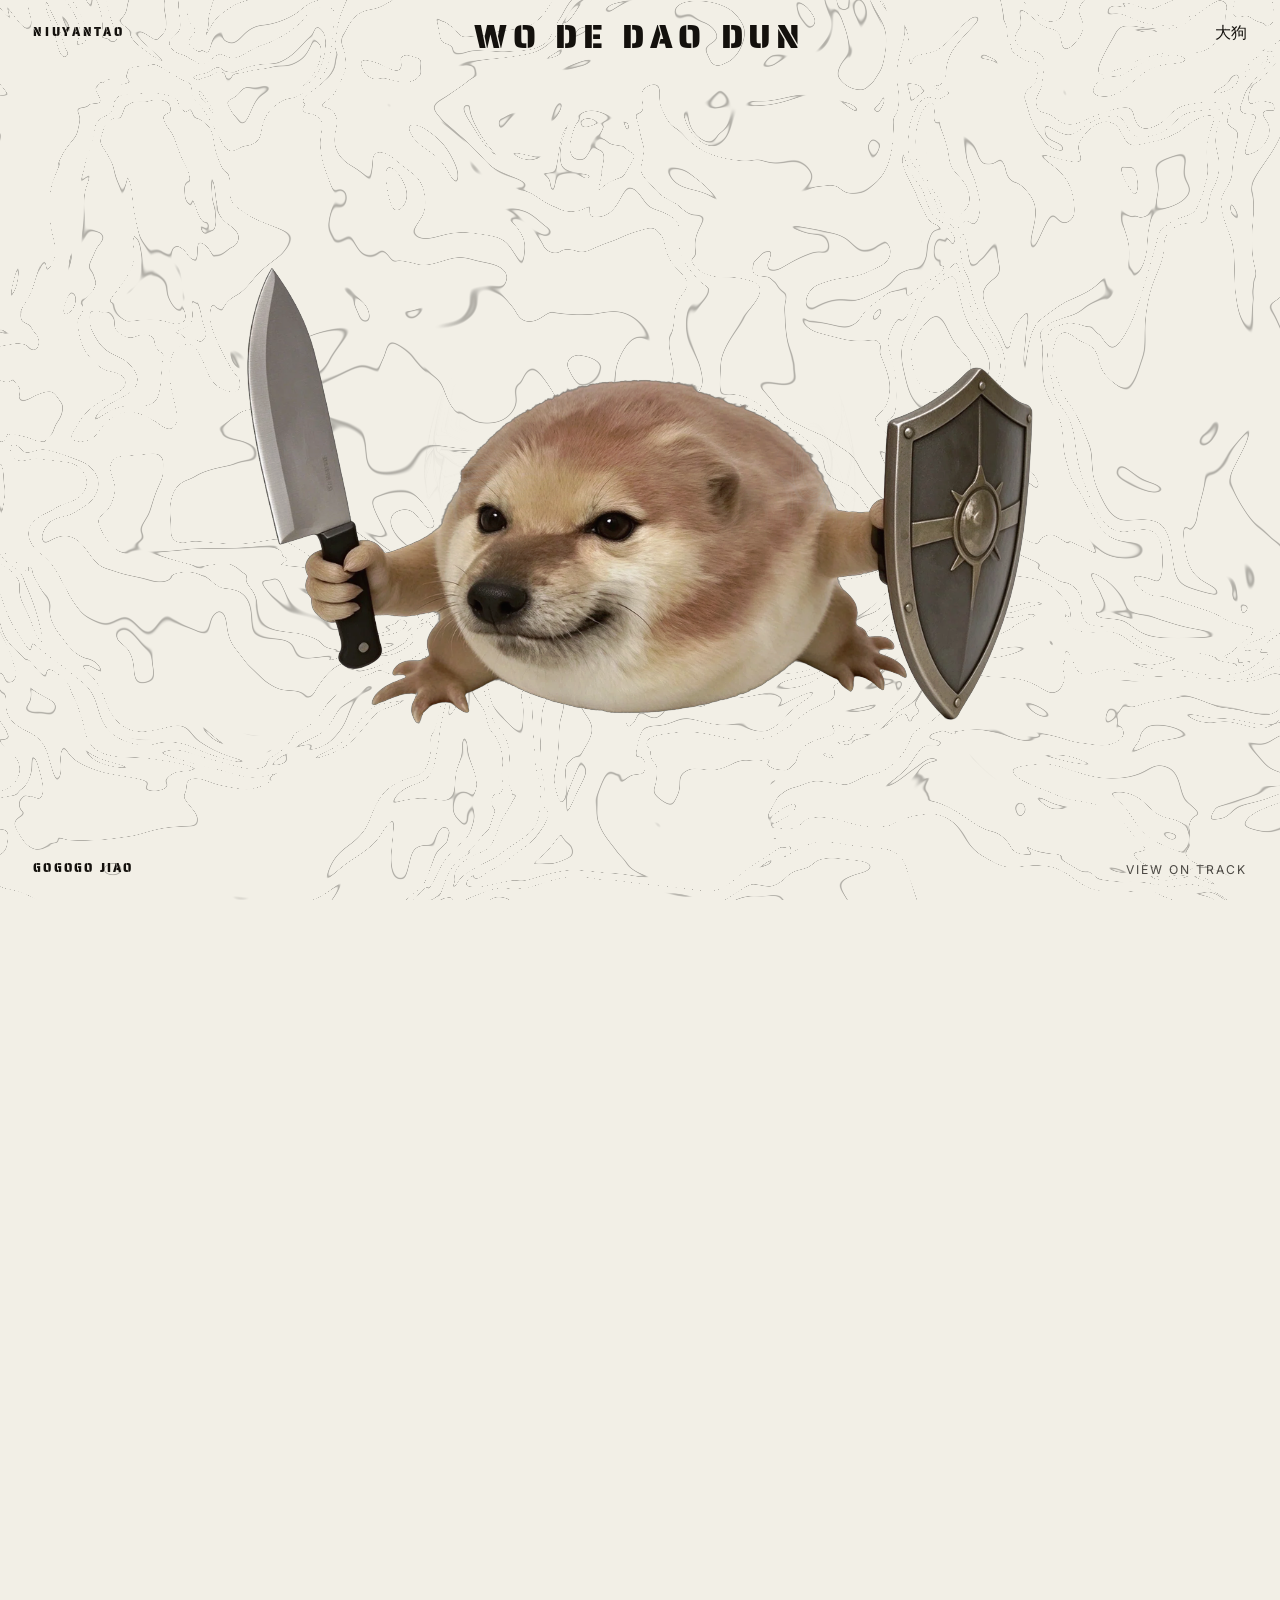
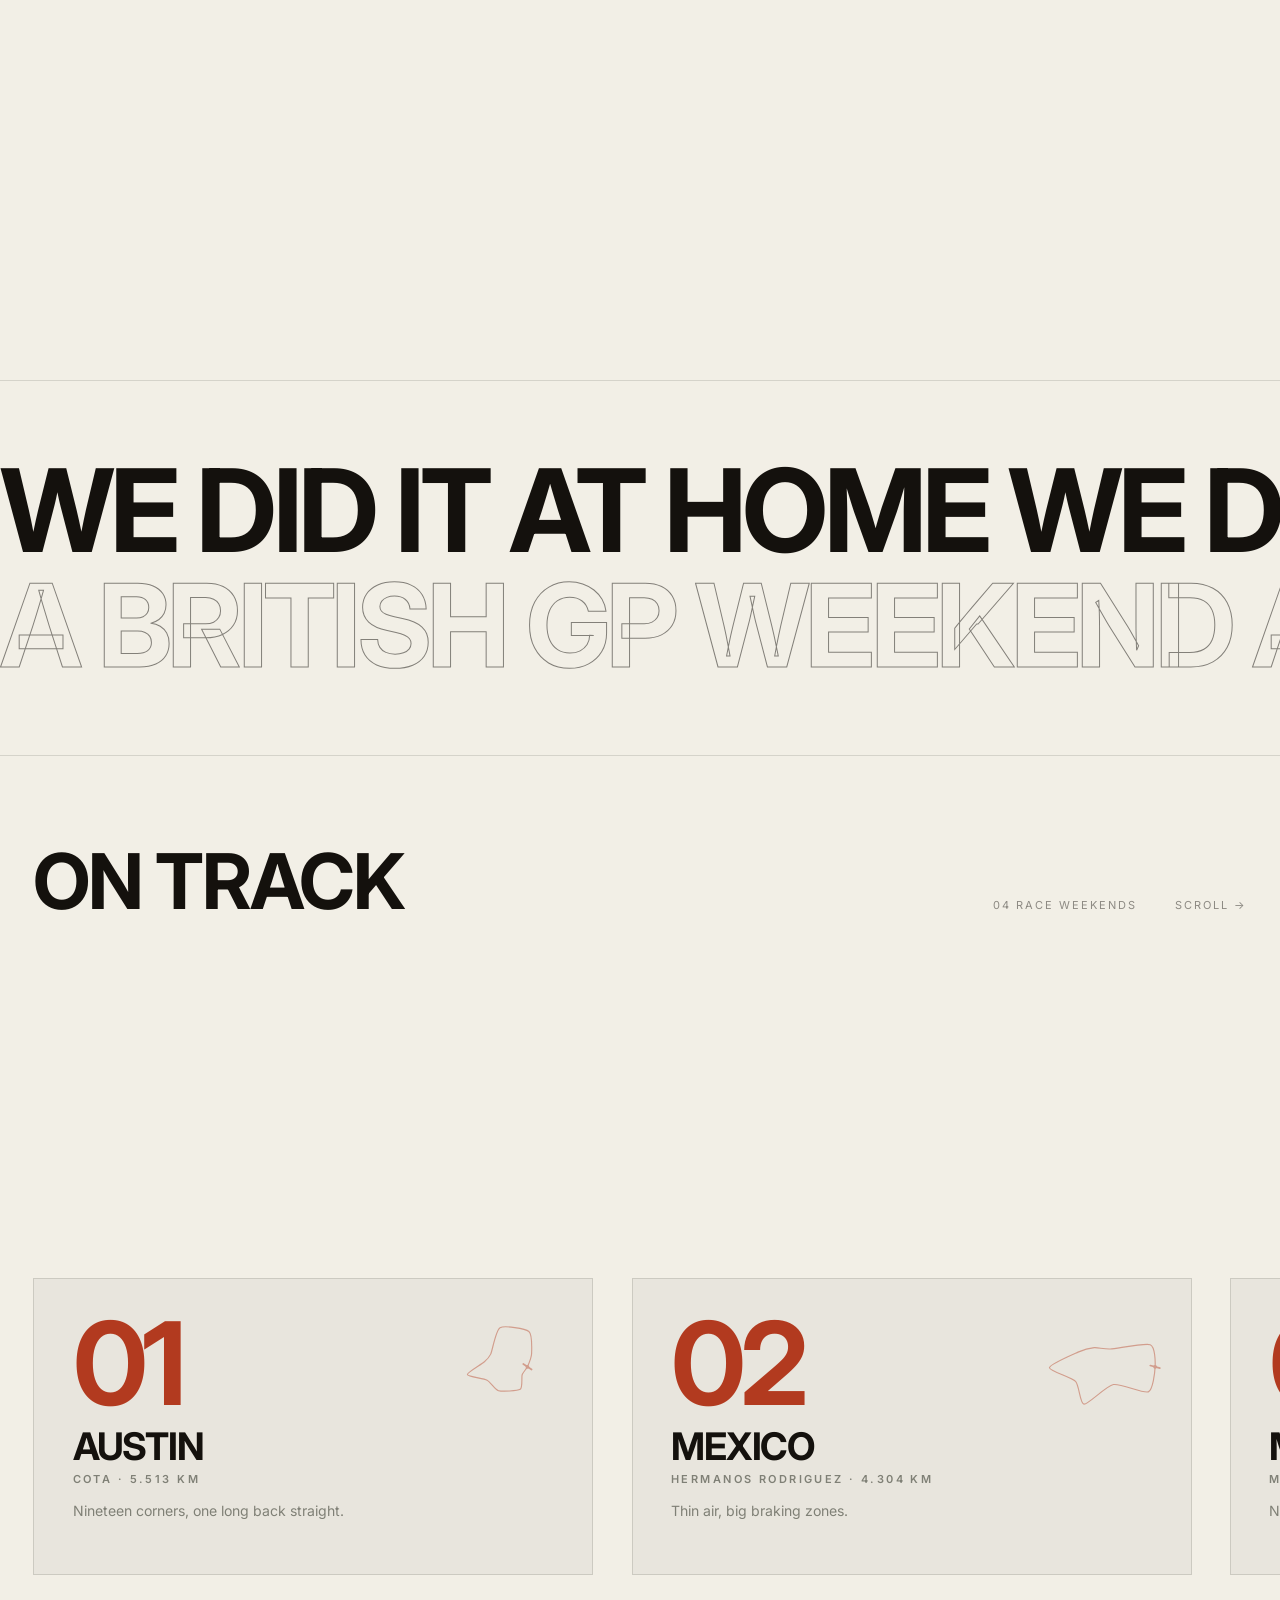
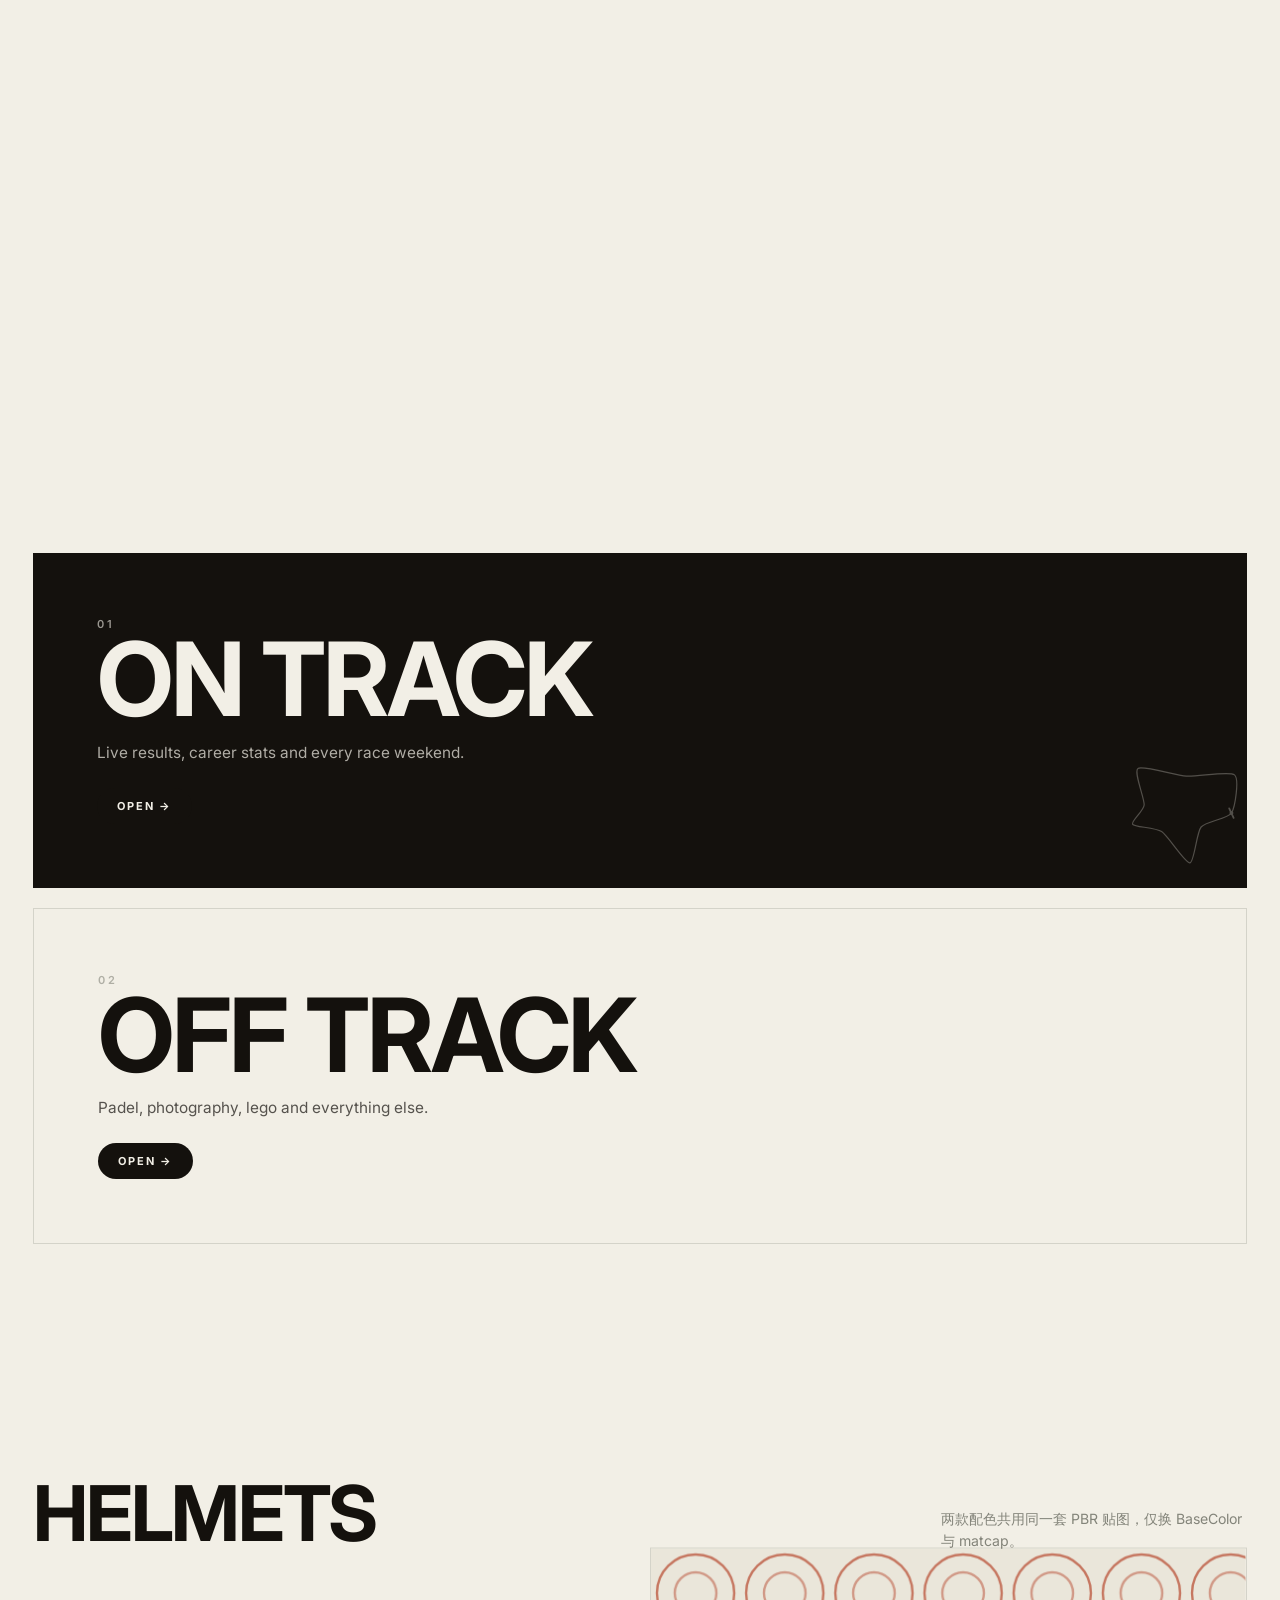
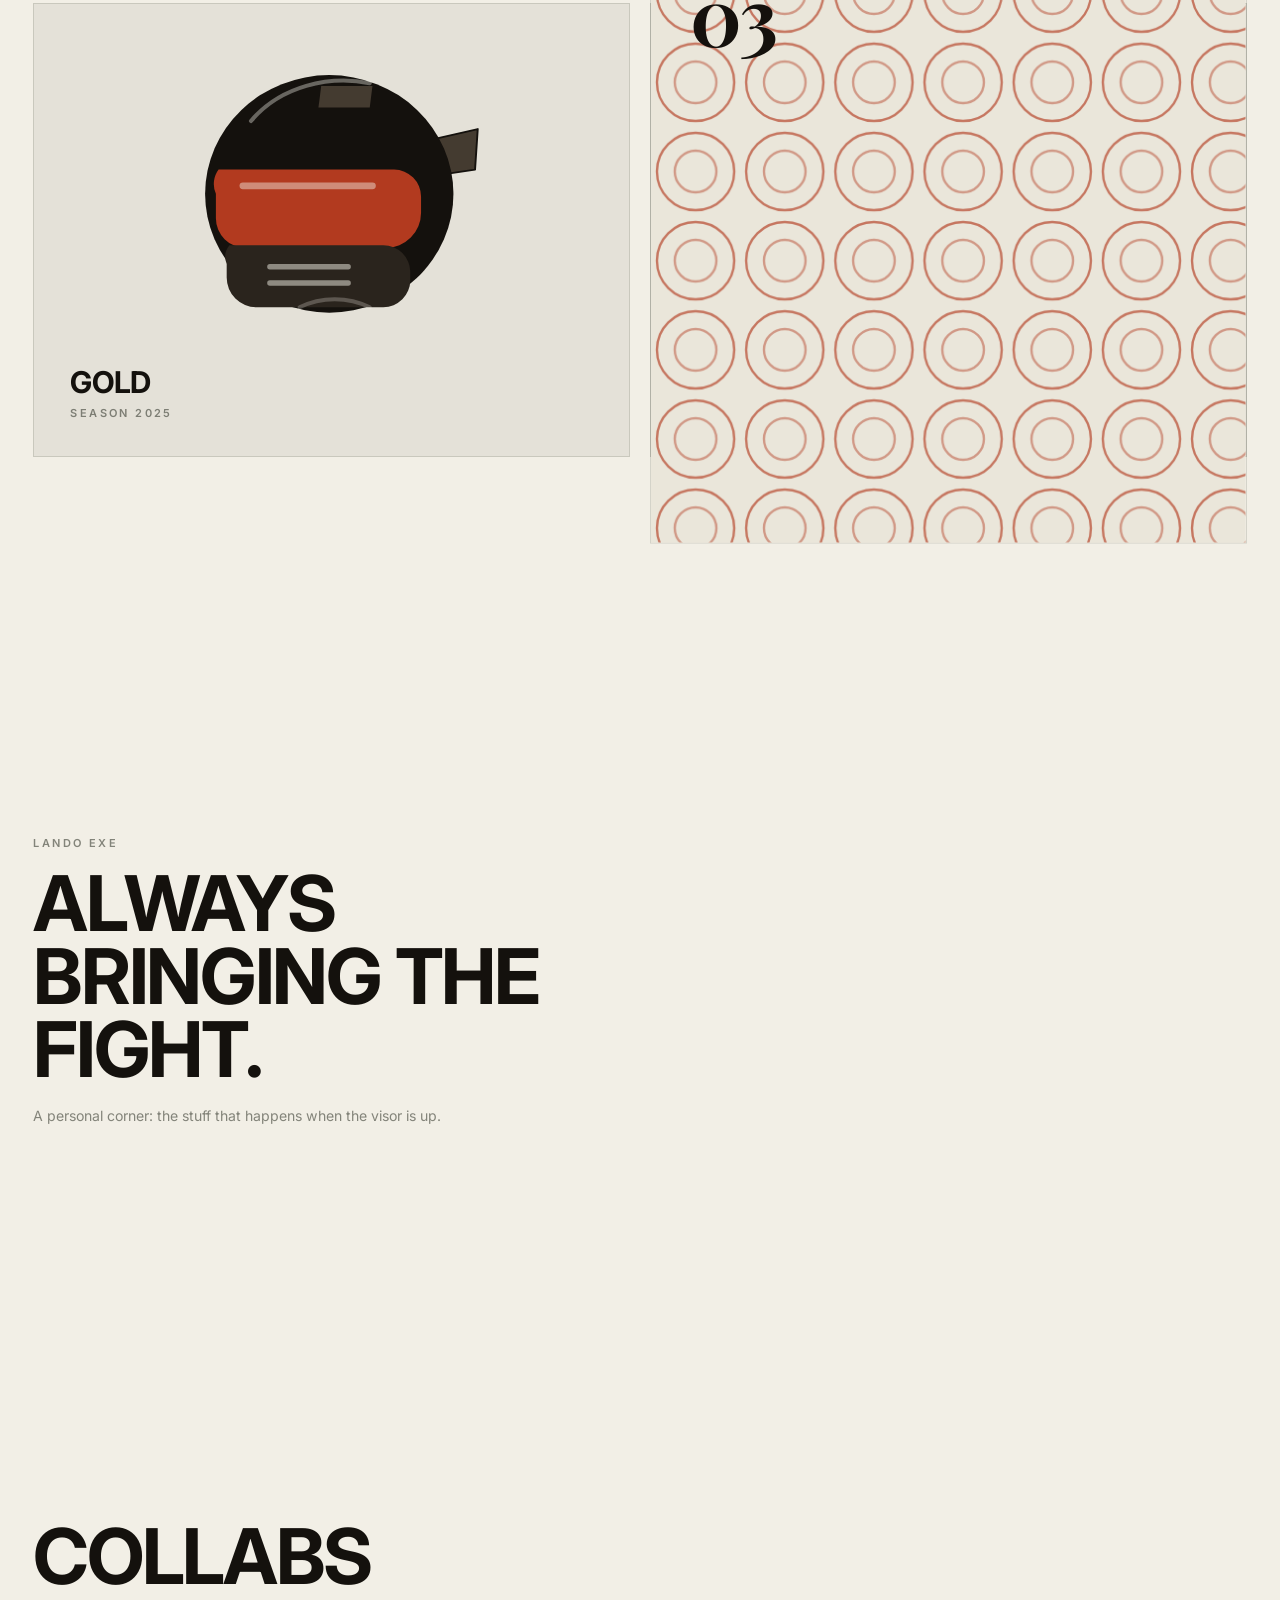
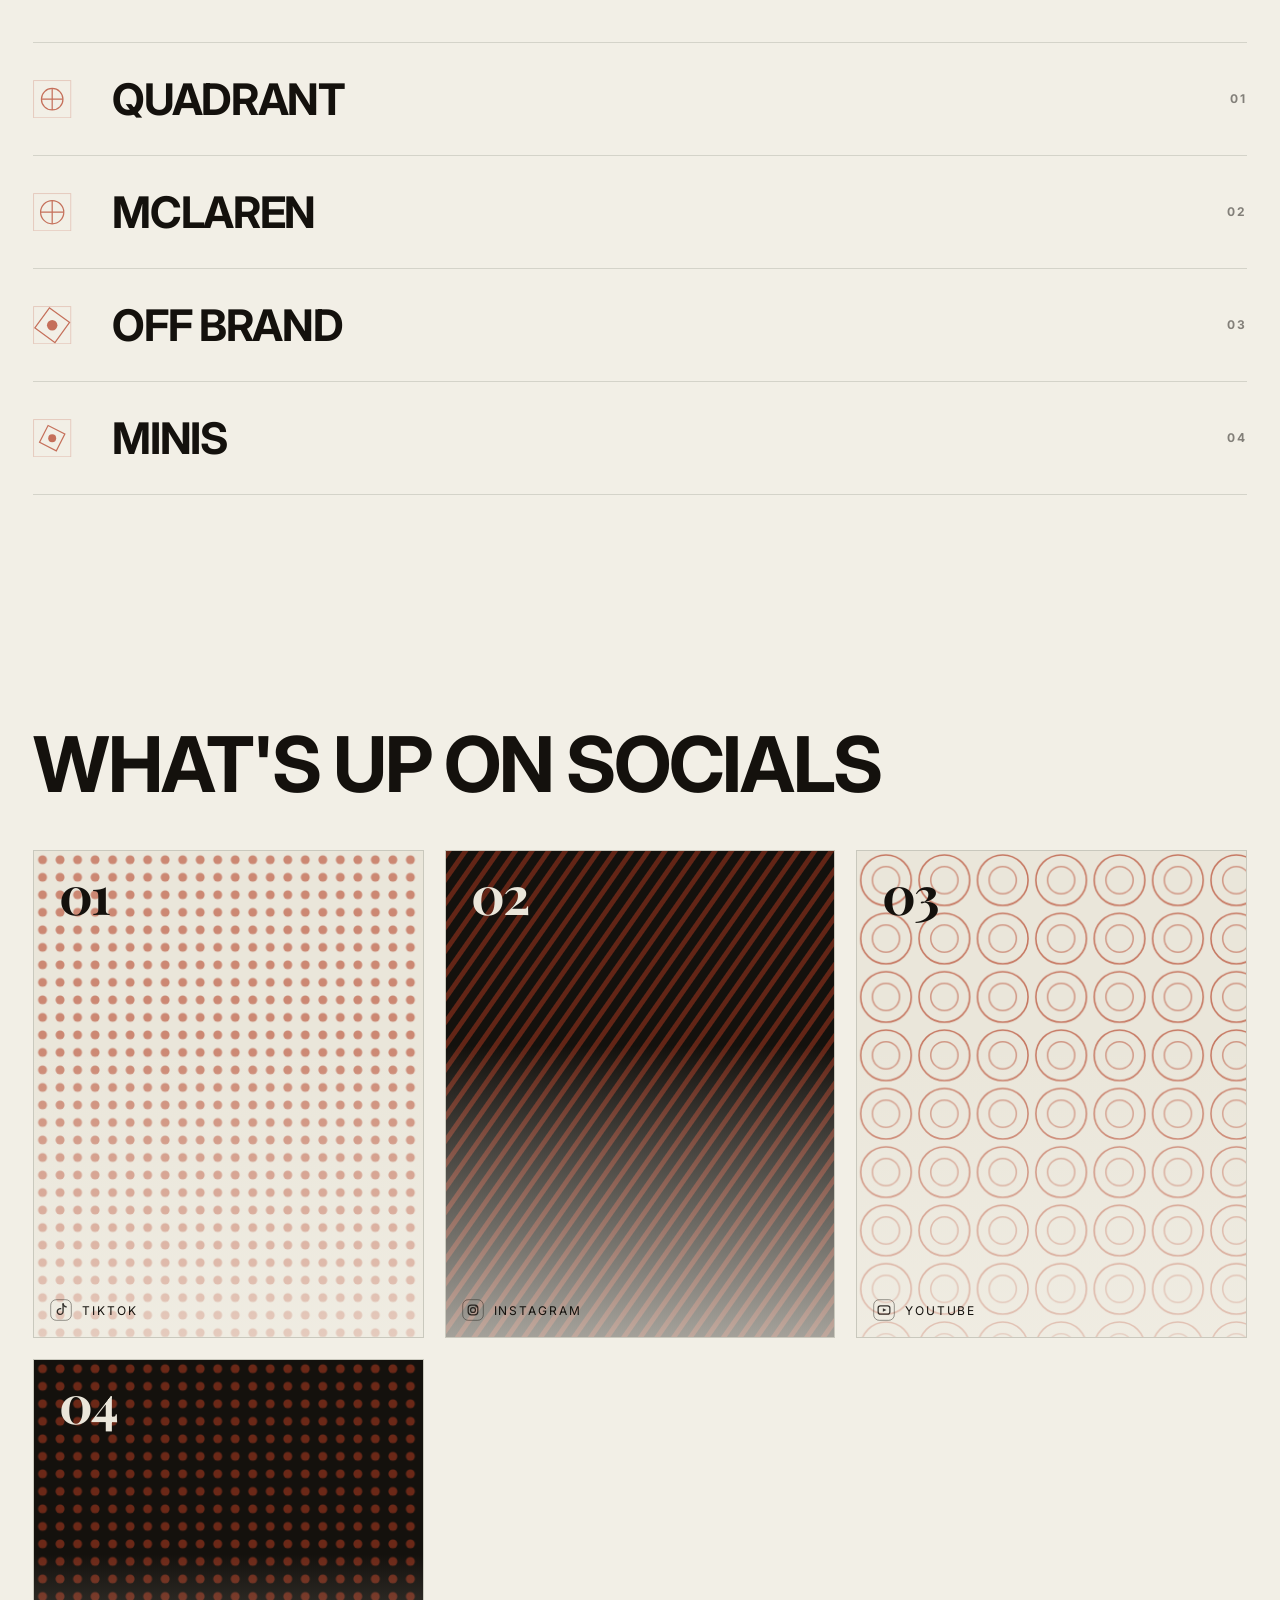
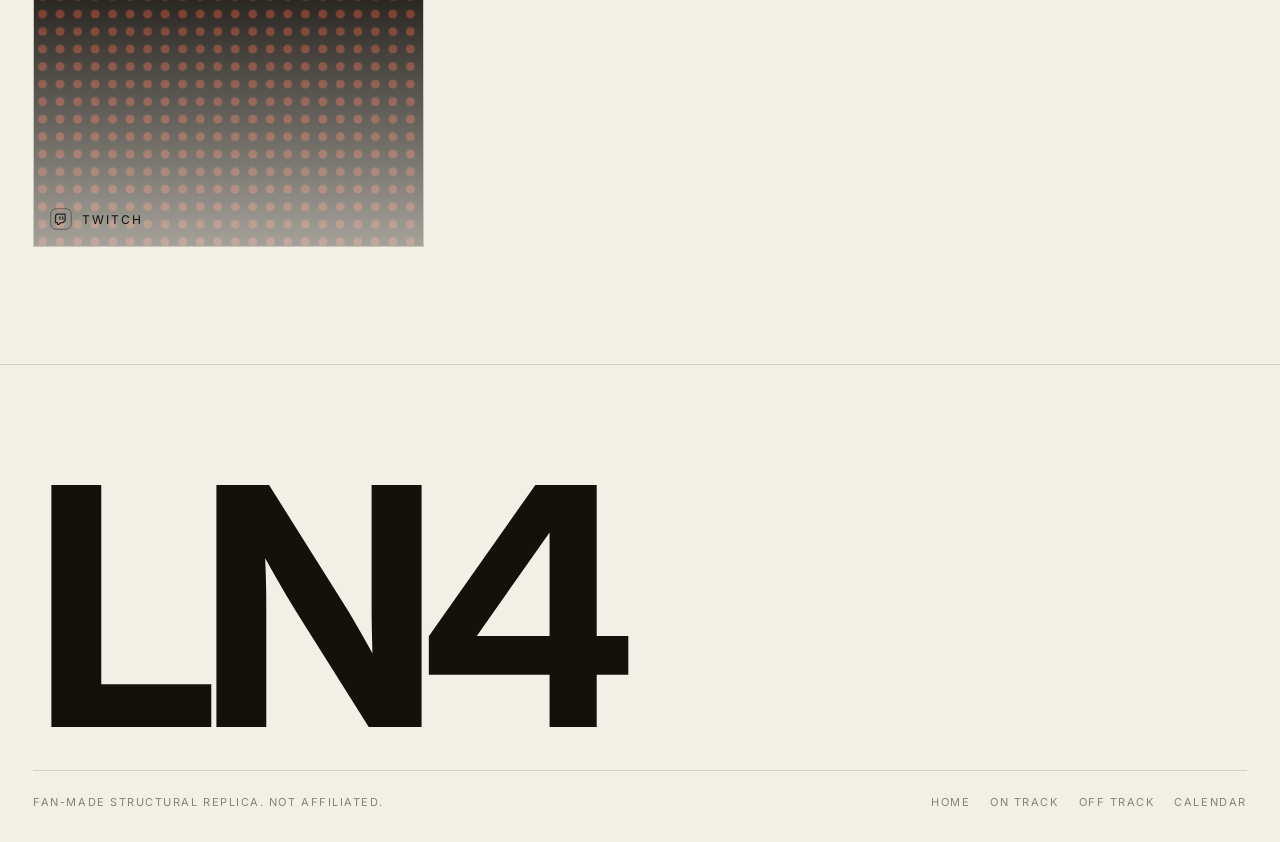
==== commit a028d4d7: "feat: 点「大狗」彩蛋——换图、播放叫声、暂时藏起头盔与线框" ====
--- a/replica/index.html
+++ b/replica/index.html
@@ -27,7 +27,7 @@
 
       <!-- 四角文案 -->
       <div class="hero__corner hero__corner--tl" data-content="hero.tl">NIUYANTAO</div>
-      <div class="hero__corner hero__corner--tr" data-content="hero.tr">大狗</div>
+      <button class="hero__corner hero__corner--tr hero__corner--btn" data-content="hero.tr" data-bark type="button" aria-label="大狗叫一声">大狗</button>
       <div class="hero__corner hero__corner--bl" data-content="hero.bl">gogogo JIAO</div>
       <span class="hero__corner hero__corner--br" data-content="hero.br">VIEW ON TRACK</span>
     </section>
--- a/replica/css/main.css
+++ b/replica/css/main.css
@@ -760,3 +760,25 @@
 
 .exe__art { width: 100%; height: 100%; display: block; }
 .exe__art svg { width: 100%; height: 100%; display: block; }
+
+/* 右上角「大狗」按钮 + 彩蛋状态 */
+.hero__corner--btn {
+  appearance: none;
+  background: none;
+  border: 0;
+  padding: 0;
+  margin: 0;
+  font: inherit;
+  letter-spacing: inherit;
+  color: inherit;
+  cursor: pointer;
+  pointer-events: auto;
+  transition: opacity .25s ease, transform .25s cubic-bezier(.2, .7, .2, 1);
+}
+.hero__corner--btn:hover { transform: scale(1.12); }
+.hero__corner--btn:active { transform: scale(0.96); }
+.hero__corner--btn:focus-visible { outline: 2px solid var(--accent); outline-offset: 4px; }
+
+/* 叫的时候整幅画面轻微一顶 */
+body.is-barking .hero__canvas { transform: scale(1.015); }
+.hero__canvas { transition: transform .35s cubic-bezier(.2, .7, .2, 1); }
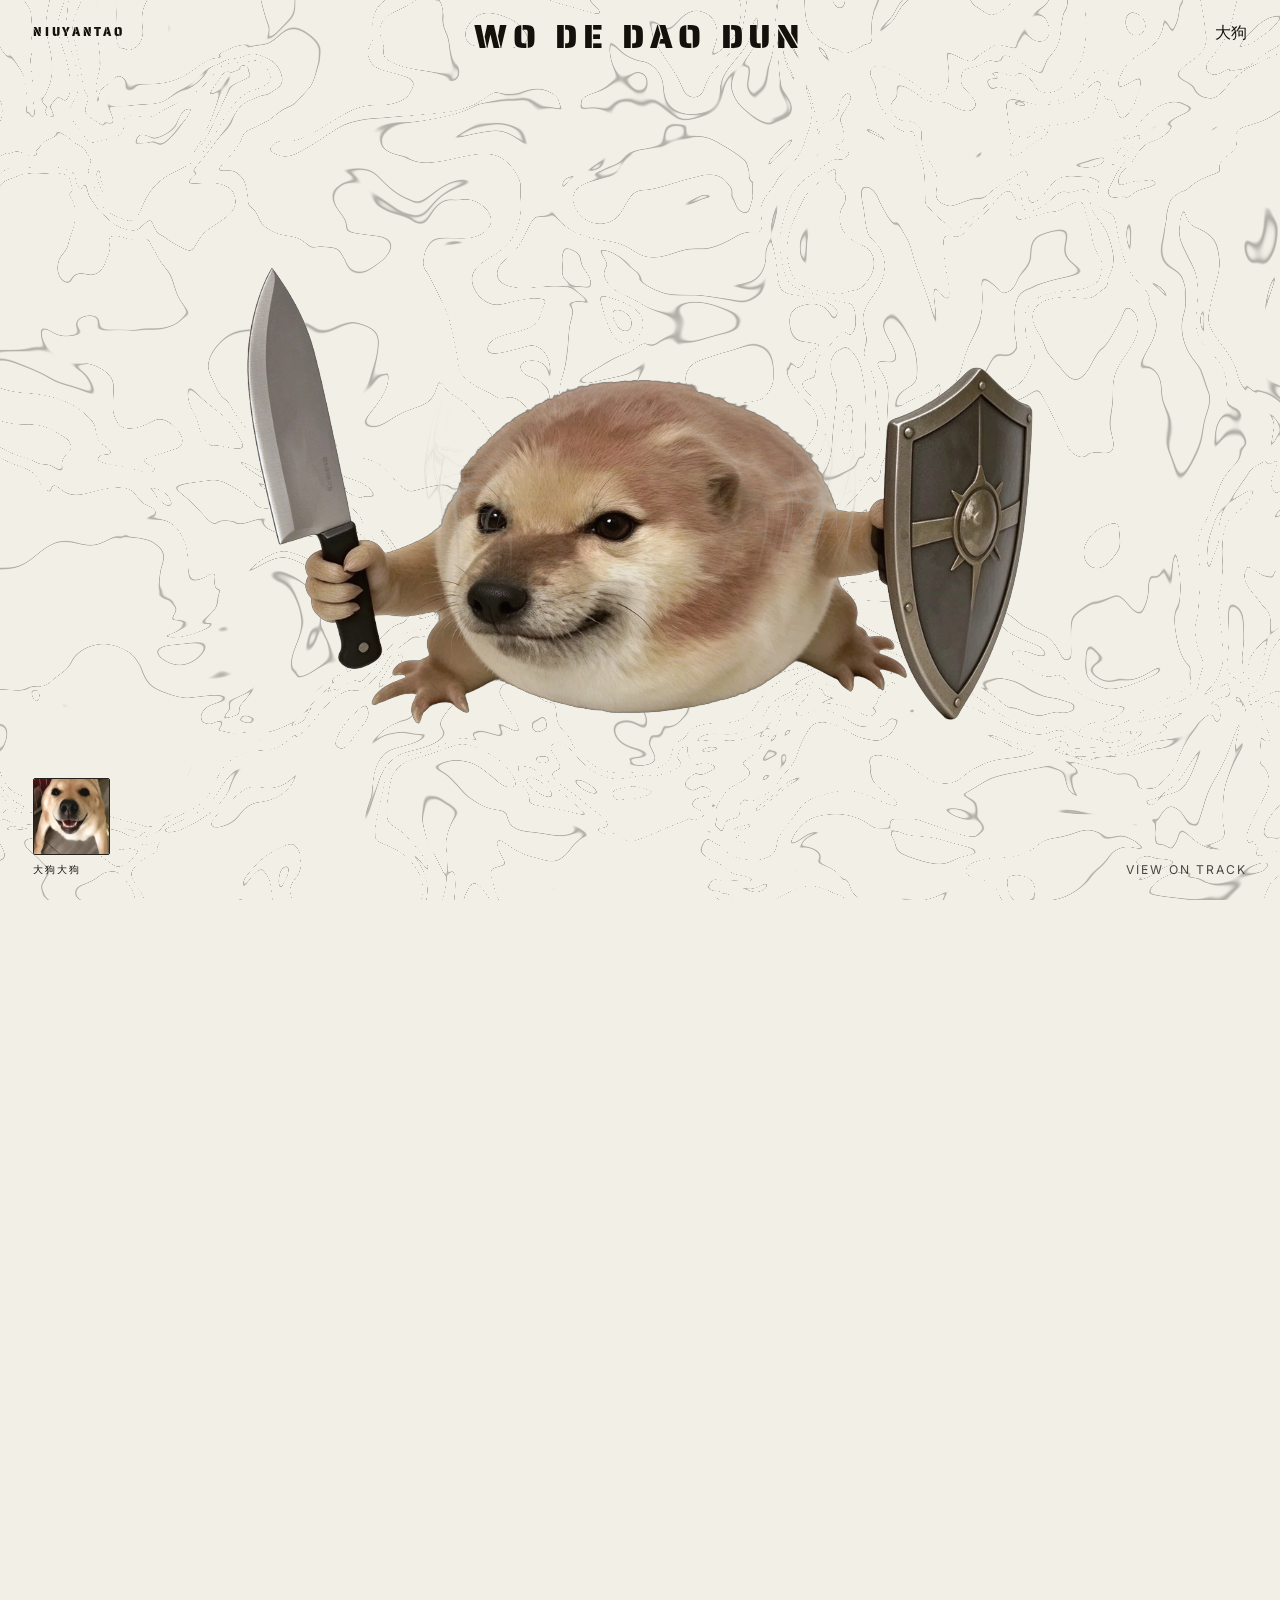
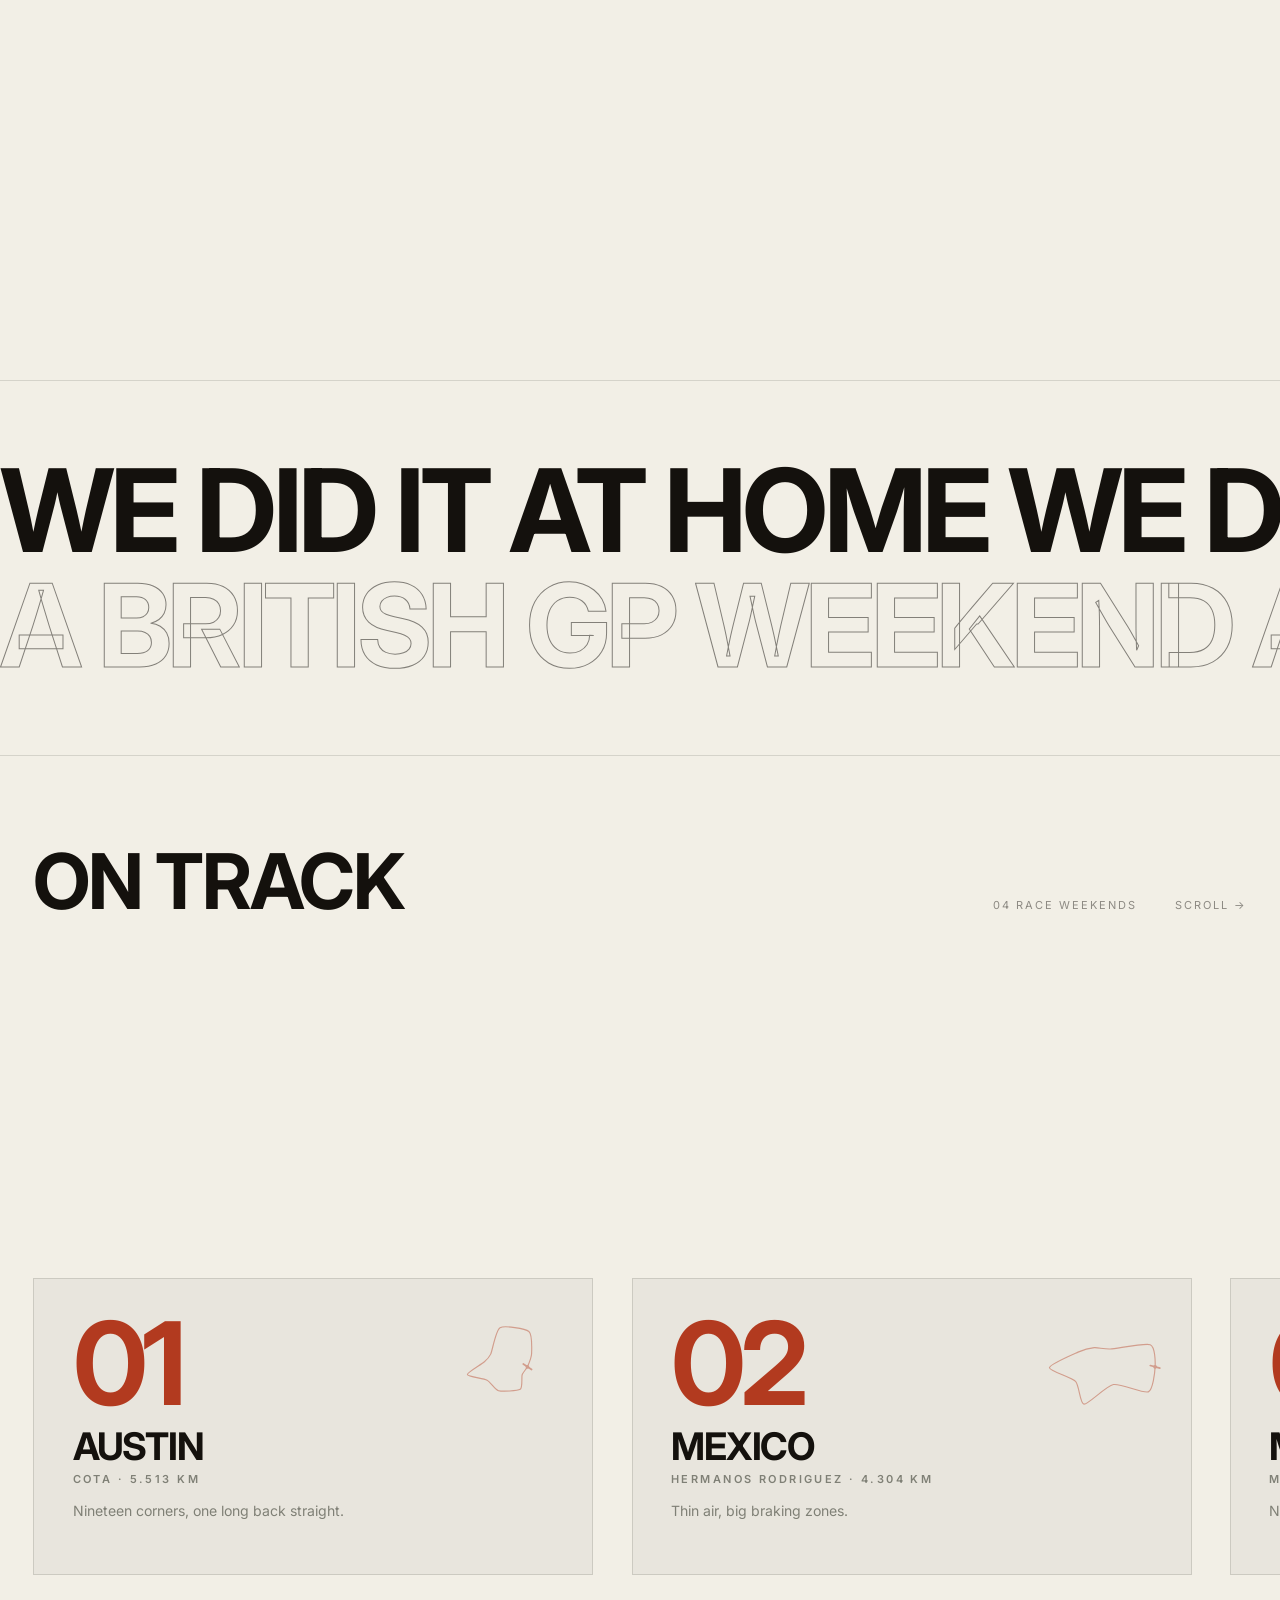
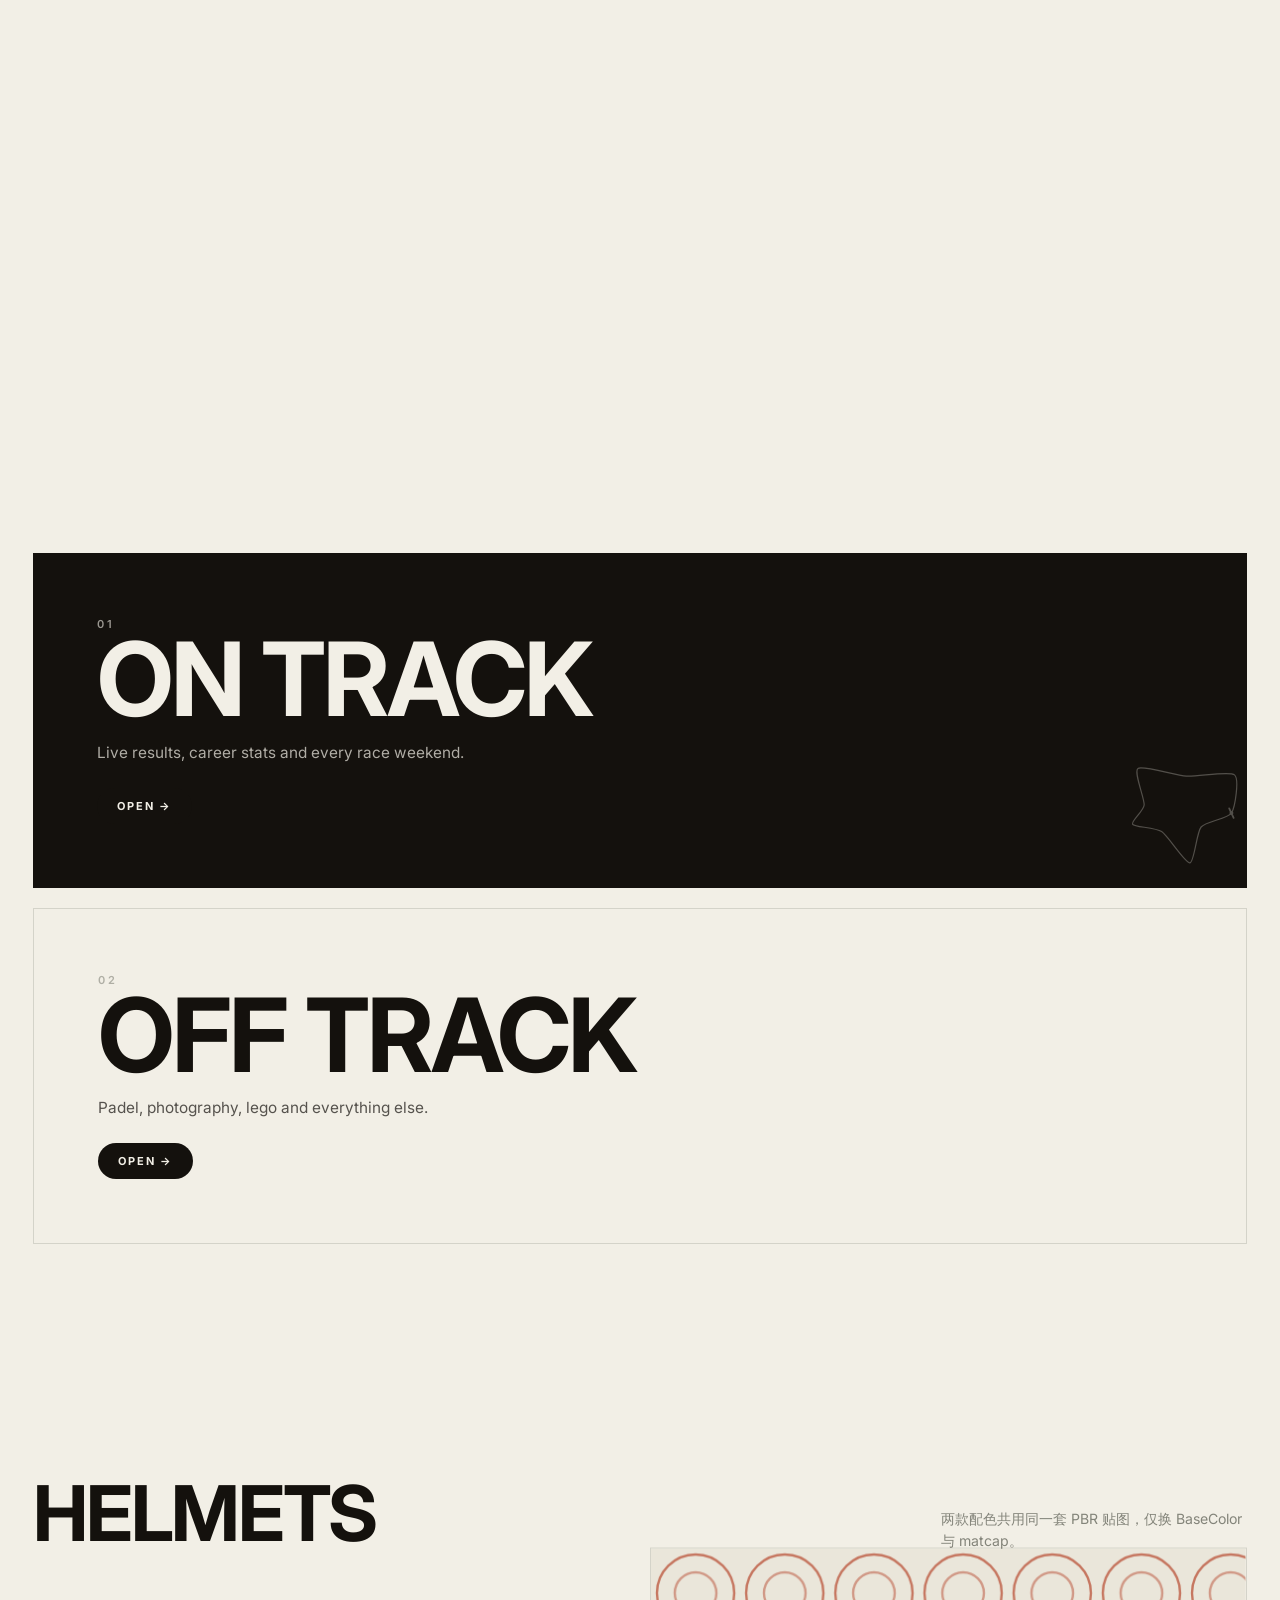
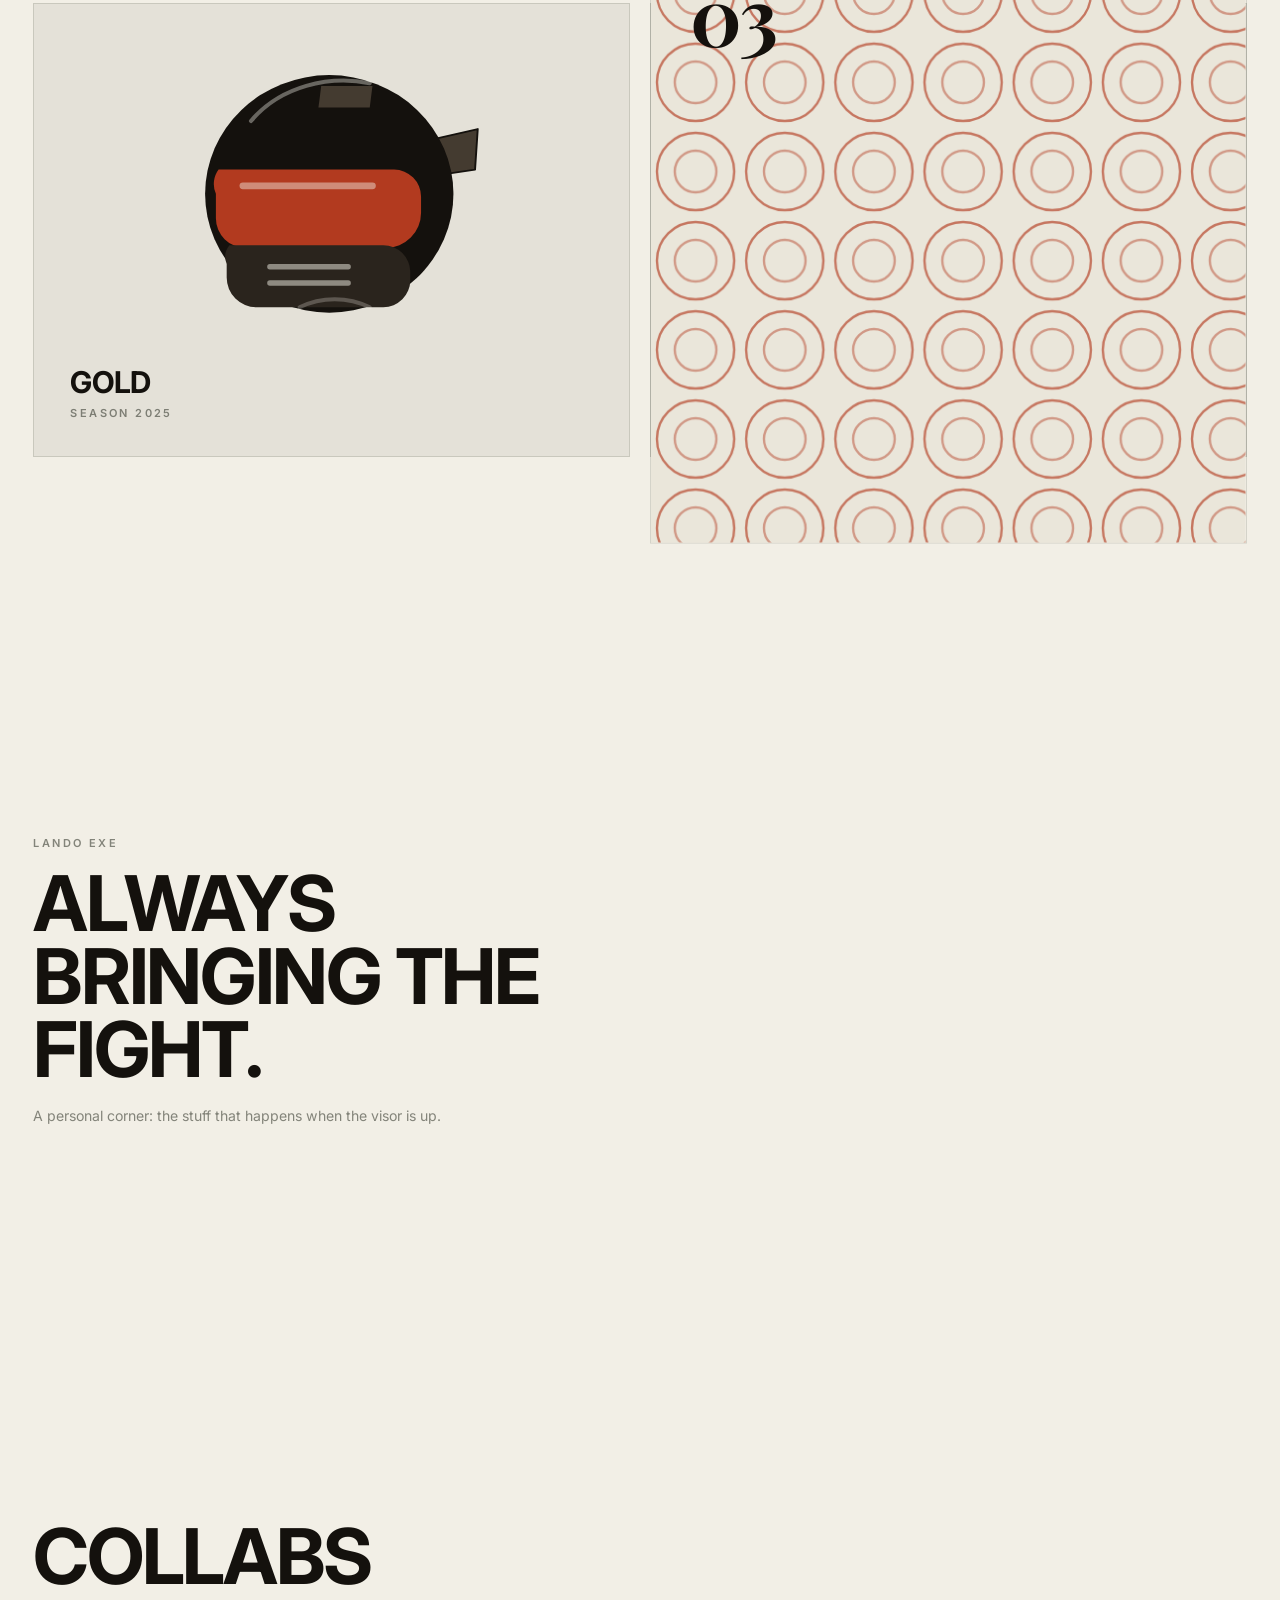
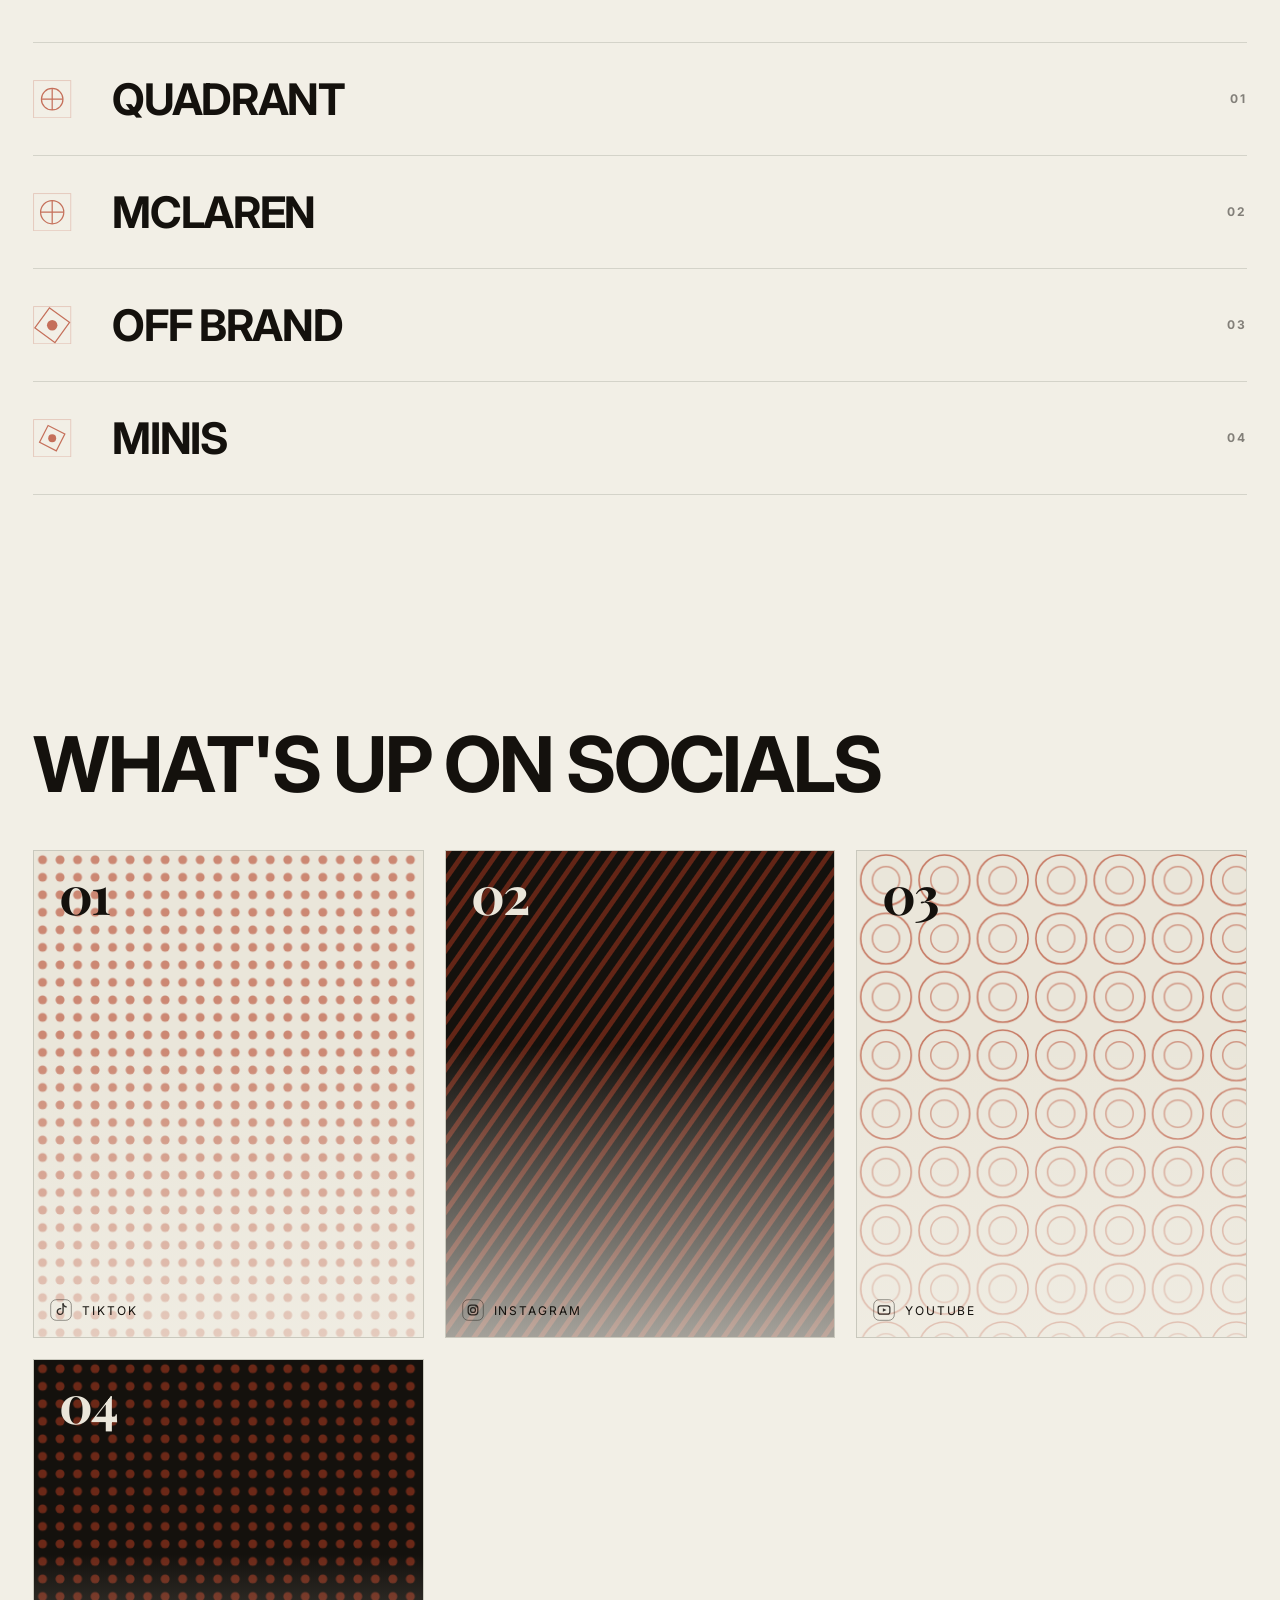
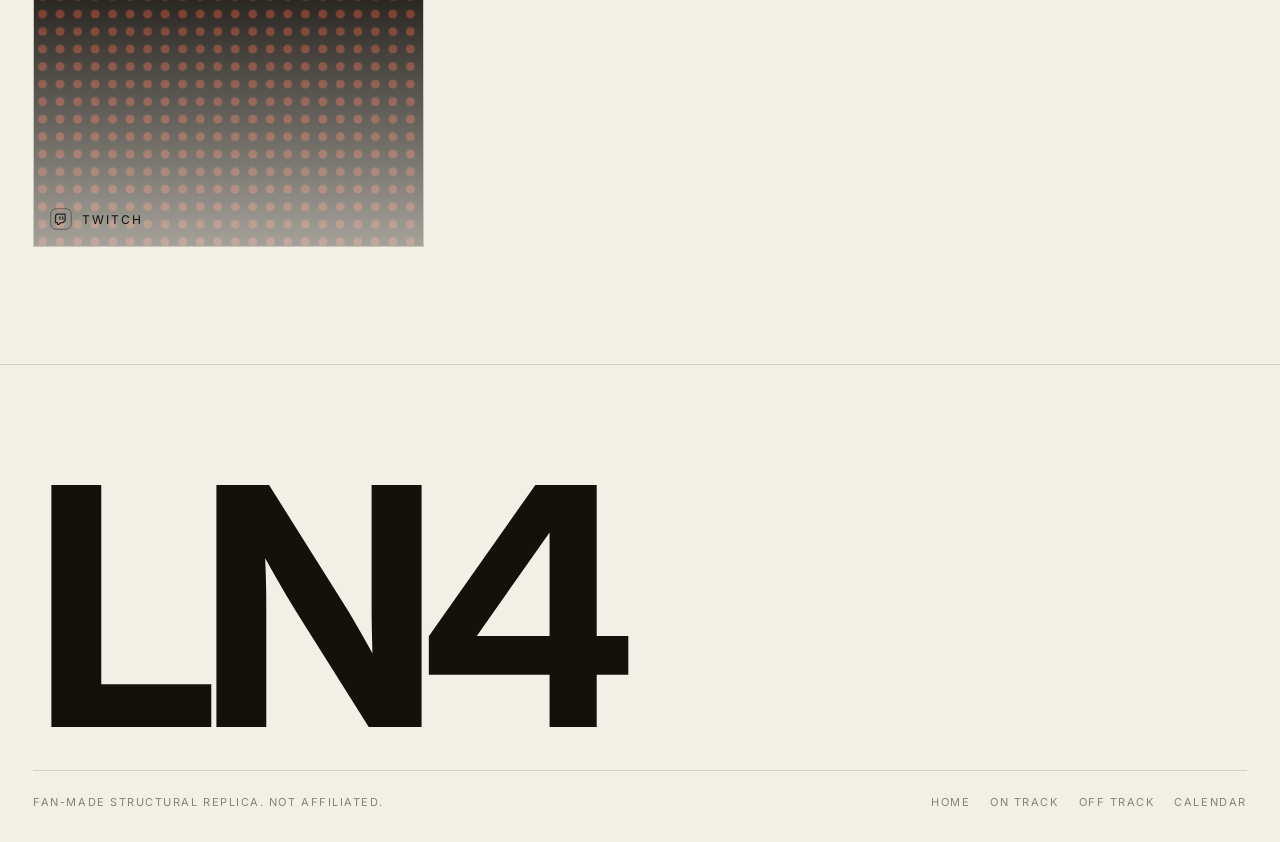
==== commit eff94884: "feat: 左下角线描框狗狗（点击换图/改字，与大狗叫声并联）；叫声音量 -20dB" ====
--- a/replica/index.html
+++ b/replica/index.html
@@ -28,7 +28,7 @@
       <!-- 四角文案 -->
       <div class="hero__corner hero__corner--tl" data-content="hero.tl">NIUYANTAO</div>
       <button class="hero__corner hero__corner--tr hero__corner--btn" data-content="hero.tr" data-bark type="button" aria-label="大狗叫一声">大狗</button>
-      <div class="hero__corner hero__corner--bl" data-content="hero.bl">gogogo JIAO</div>
+      <button class="hero__corner hero__corner--bl hero__corner--pet" data-pet type="button" aria-label="大狗大狗"><span class="pet__frame"><img class="pet__img" src="assets/dog-a.jpg" alt="" data-src-rest="assets/dog-a.jpg" data-src-bark="assets/dog-b.jpg"></span><span class="pet__label" data-pet-label>大狗大狗</span></button>
       <span class="hero__corner hero__corner--br" data-content="hero.br">VIEW ON TRACK</span>
     </section>
   </div>
--- a/replica/css/main.css
+++ b/replica/css/main.css
@@ -782,3 +782,66 @@
 /* 叫的时候整幅画面轻微一顶 */
 body.is-barking .hero__canvas { transform: scale(1.015); }
 .hero__canvas { transition: transform .35s cubic-bezier(.2, .7, .2, 1); }
+
+/* 点狗时的压缩/拉伸：先压扁再拉长，循环播放期间反复 */
+@keyframes dogSquash {
+  0%   { transform: scale(1, 1); }
+  14%  { transform: scale(1.05, 0.86); }
+  32%  { transform: scale(0.96, 1.10); }
+  52%  { transform: scale(1.03, 0.94); }
+  72%  { transform: scale(0.99, 1.05); }
+  100% { transform: scale(1, 1); }
+}
+
+/* 挤压动效已改由 WebGL 底图层做（scale 会连背景一起动，不能用） */
+@media (prefers-reduced-motion: reduce) {
+  body.is-knife .hero__canvas { animation: none; }
+}
+
+/* 左下角：线描框 + 狗狗图（点击与右上角「大狗」并联） */
+.hero__corner--pet {
+  display: flex;
+  flex-direction: column;
+  align-items: flex-start;
+  gap: 8px;
+  cursor: pointer;
+  pointer-events: auto;
+  background: none;
+  border: 0;
+  padding: 0;
+  margin: 0;
+  color: inherit;
+  font: inherit;
+  letter-spacing: inherit;
+  text-align: left;
+}
+
+.pet__frame {
+  display: block;
+  width: clamp(52px, 6vw, 82px);
+  aspect-ratio: 1 / 1;
+  border: 1px solid currentColor;
+  border-radius: 2px;
+  overflow: hidden;
+  opacity: .92;
+  transition: transform .3s cubic-bezier(.2, .7, .2, 1), opacity .3s ease;
+}
+.pet__img {
+  display: block;
+  width: 100%;
+  height: 100%;
+  object-fit: cover;
+  filter: grayscale(.15) contrast(1.05);
+  transition: filter .3s ease;
+}
+.hero__corner--pet:hover .pet__frame { transform: translateY(-2px) rotate(-1.5deg); opacity: 1; }
+.hero__corner--pet:hover .pet__img { filter: grayscale(0) contrast(1.1); }
+.hero__corner--pet:active .pet__frame { transform: scale(.97); }
+.hero__corner--pet:focus-visible { outline: 2px solid var(--accent); outline-offset: 4px; }
+
+.pet__label {
+  font-size: clamp(9px, .78vw, 11px);
+  letter-spacing: .18em;
+  white-space: nowrap;
+}
+body.is-barking .pet__label { color: var(--accent); }
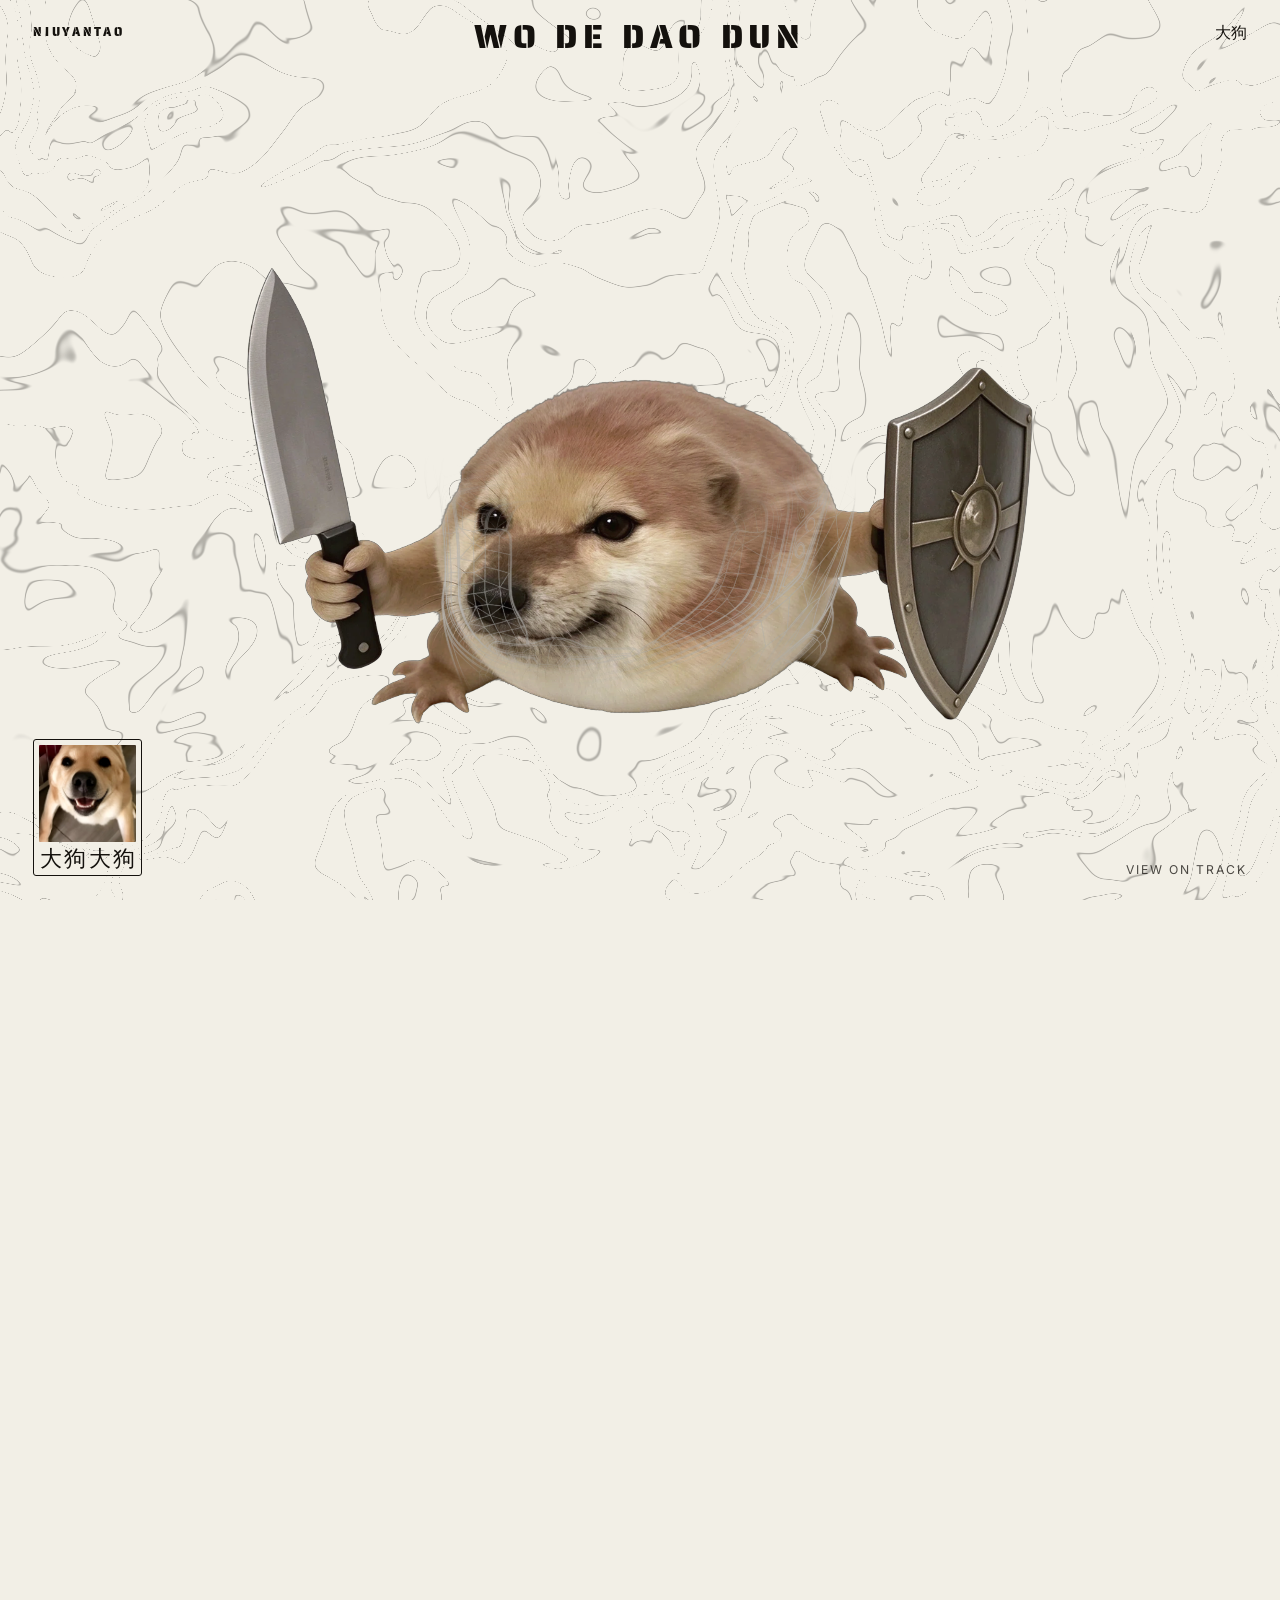
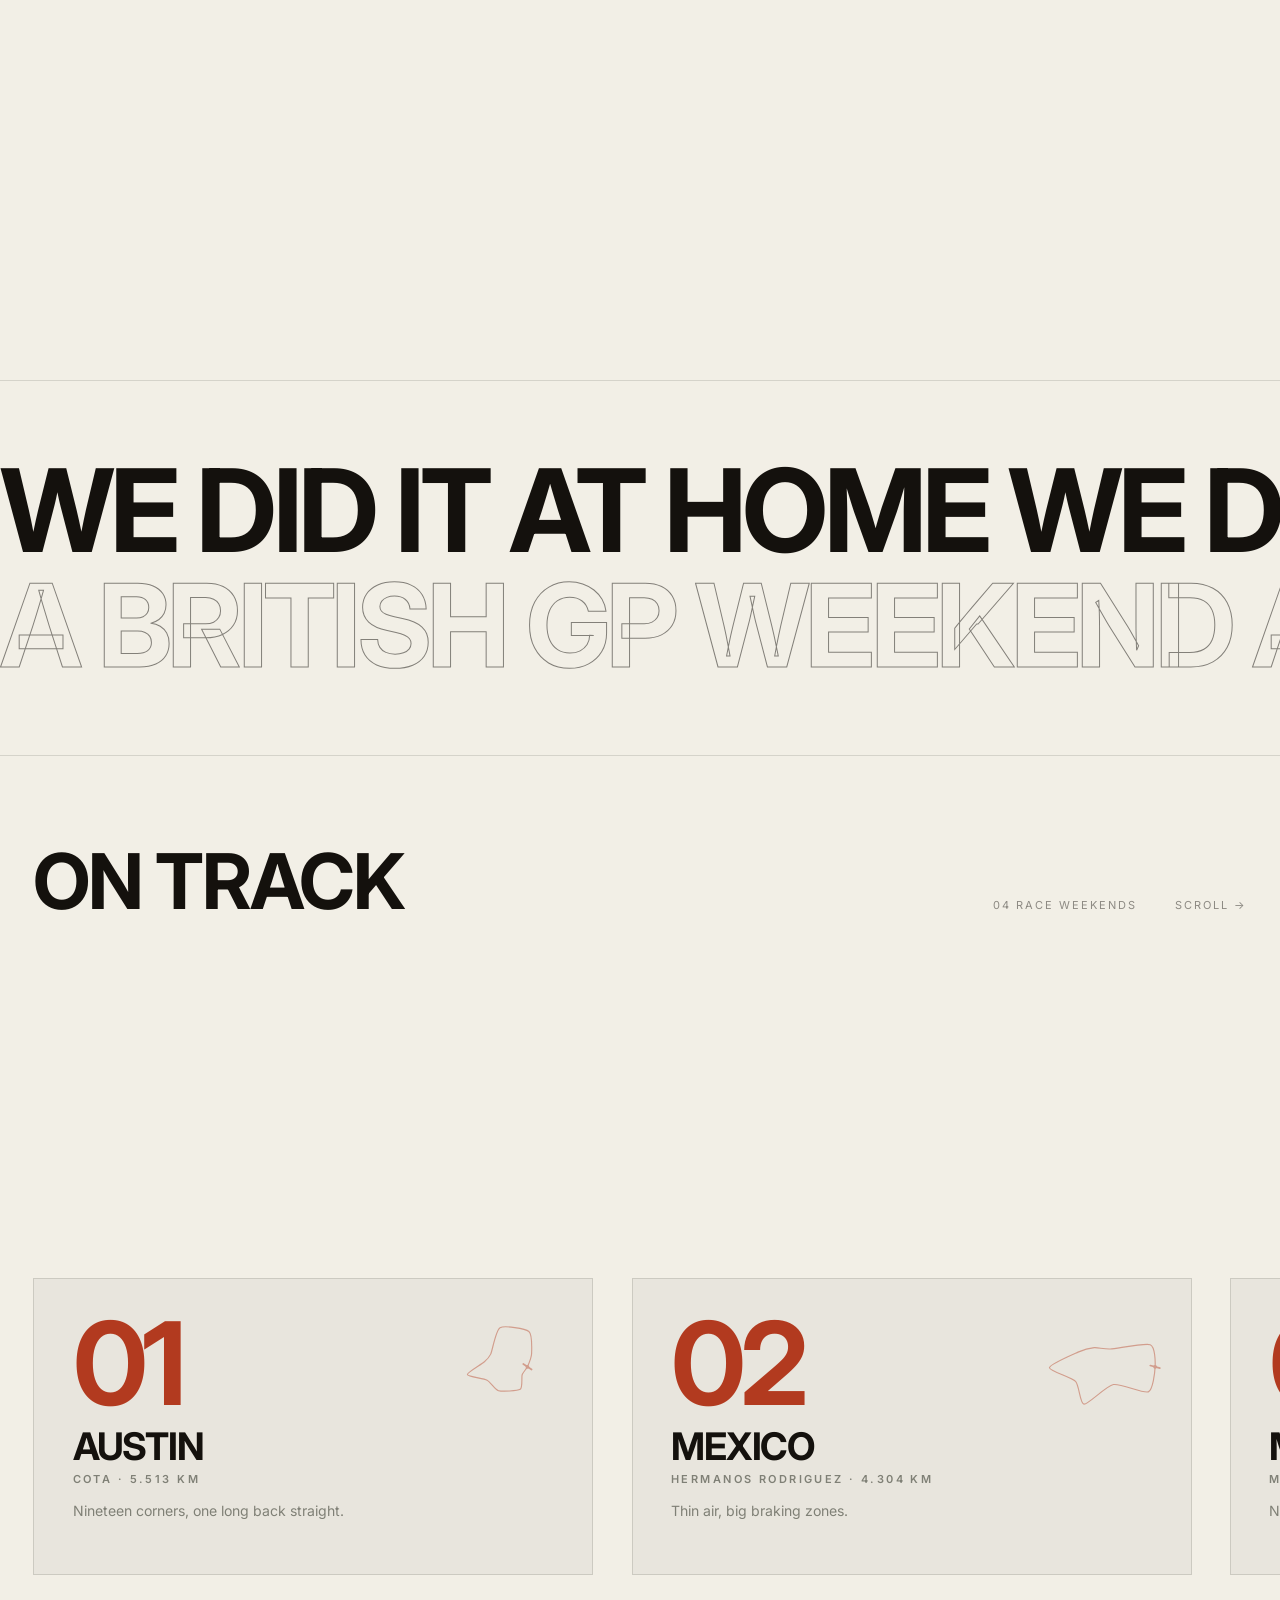
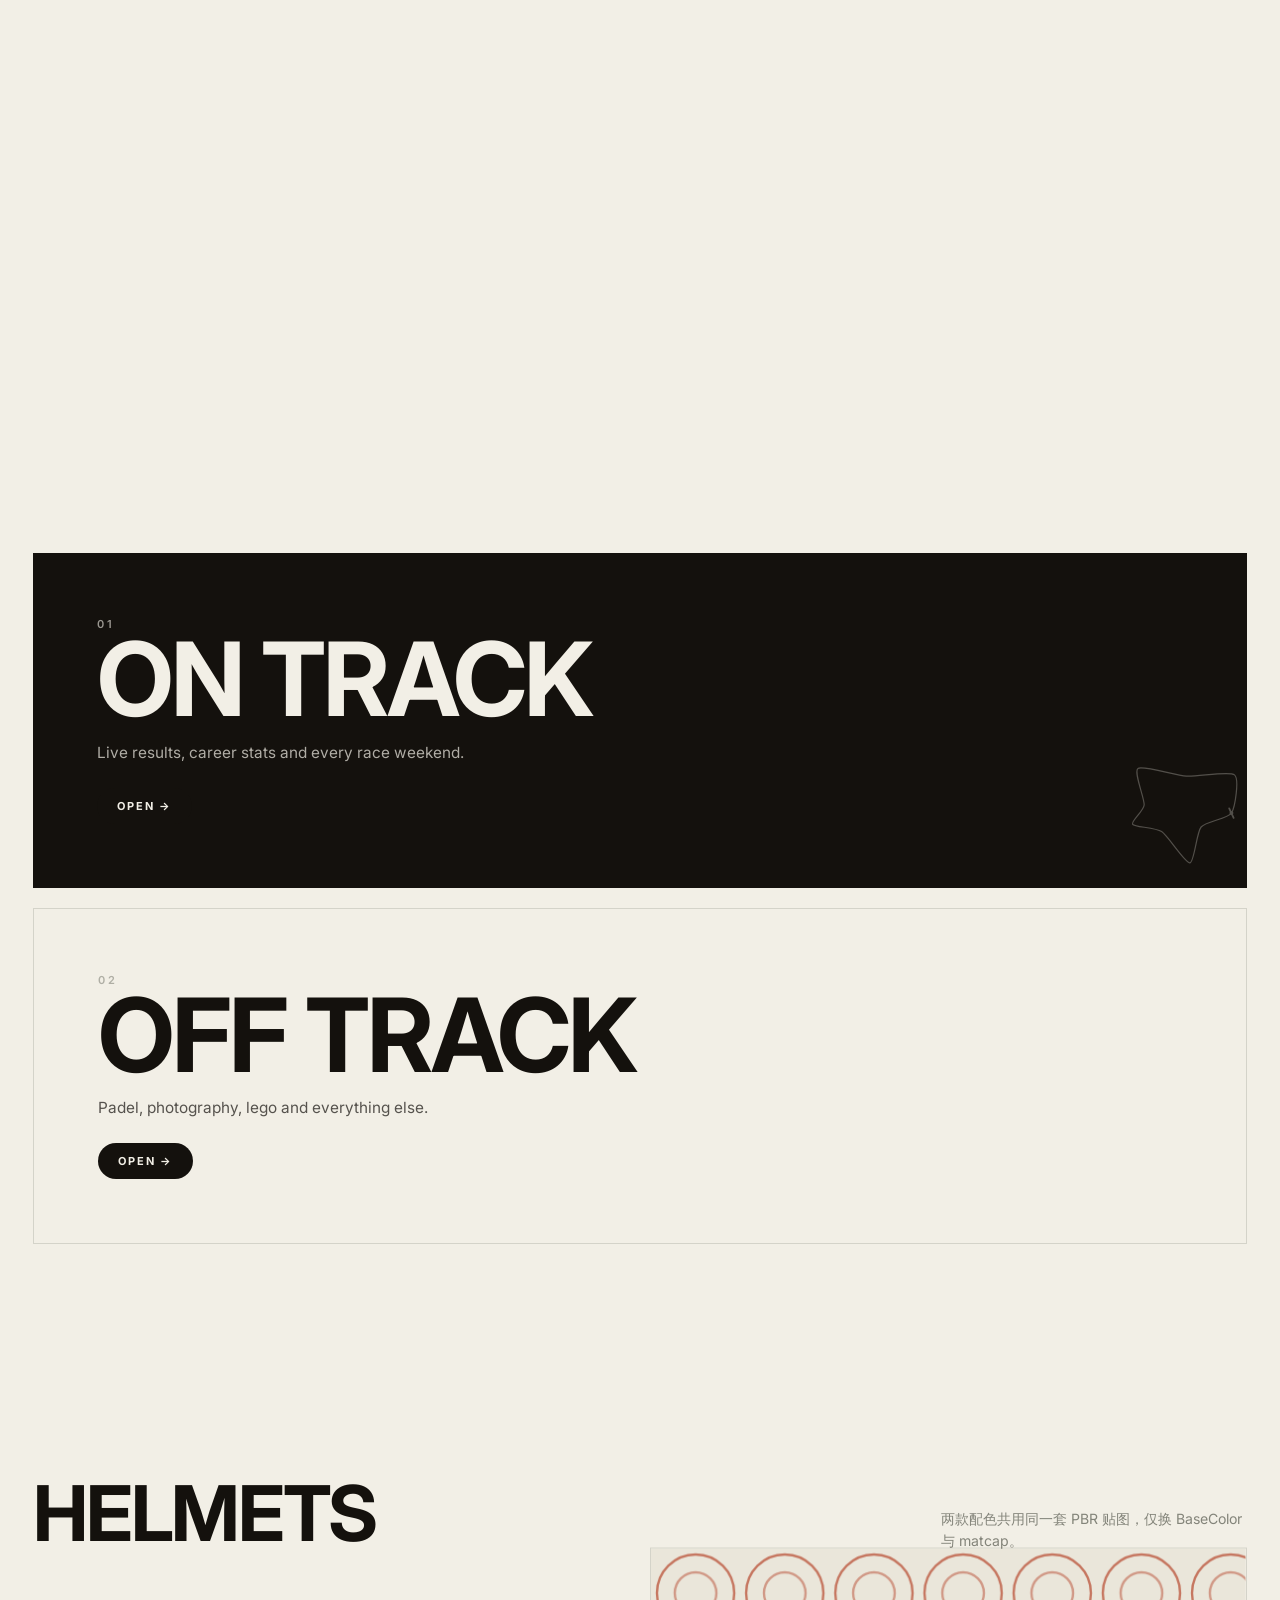
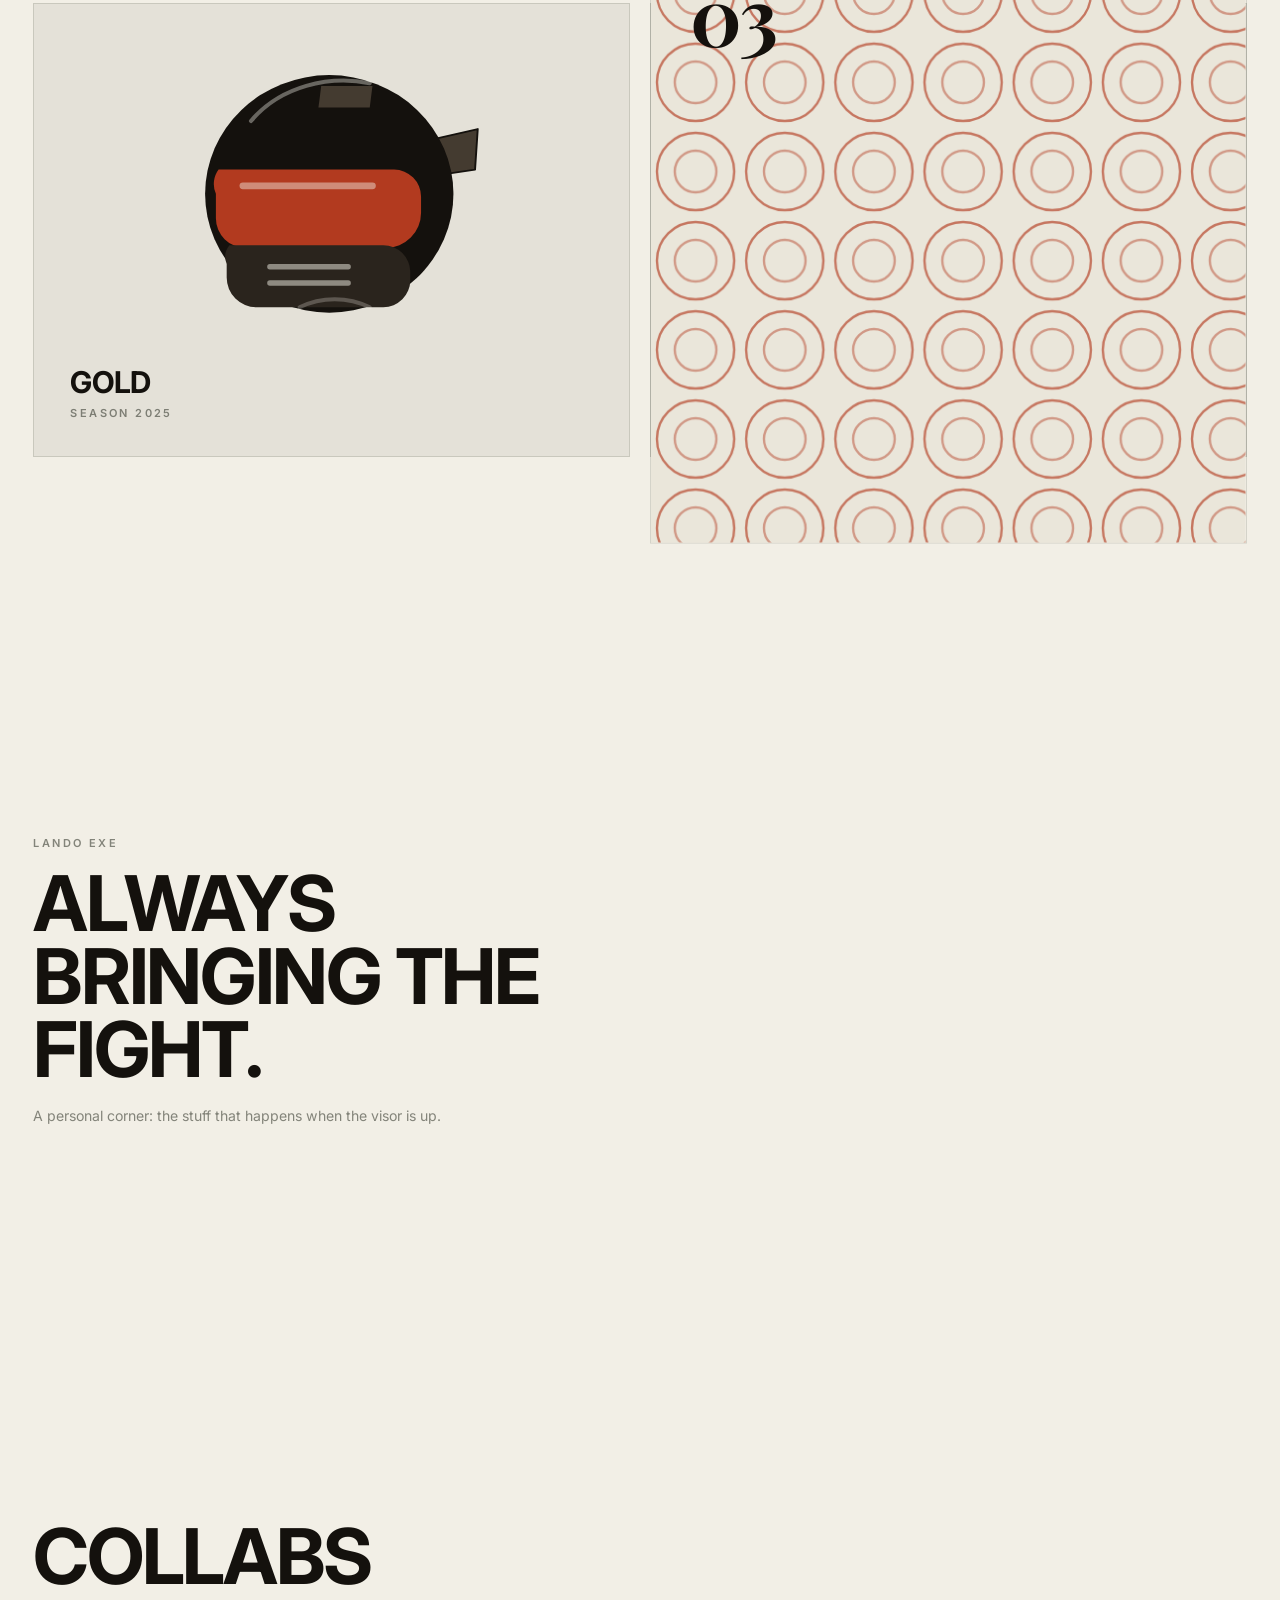
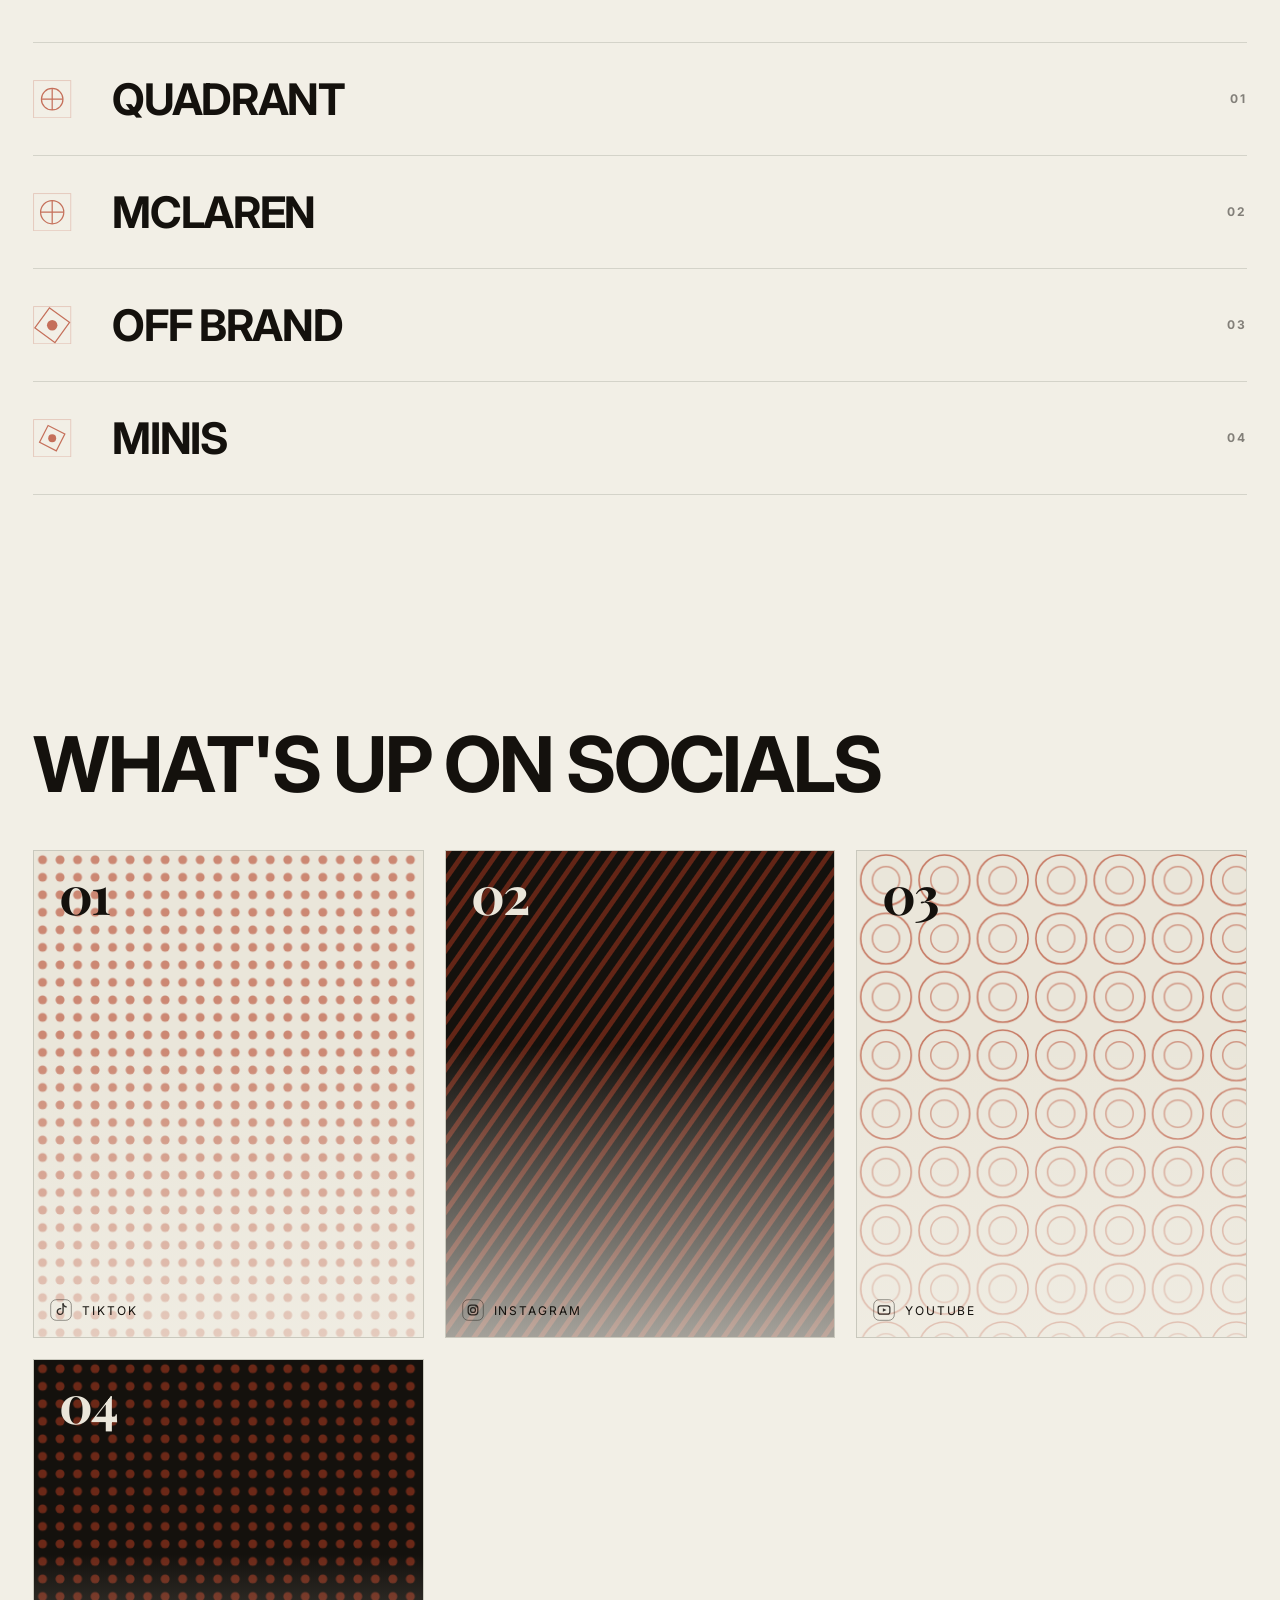
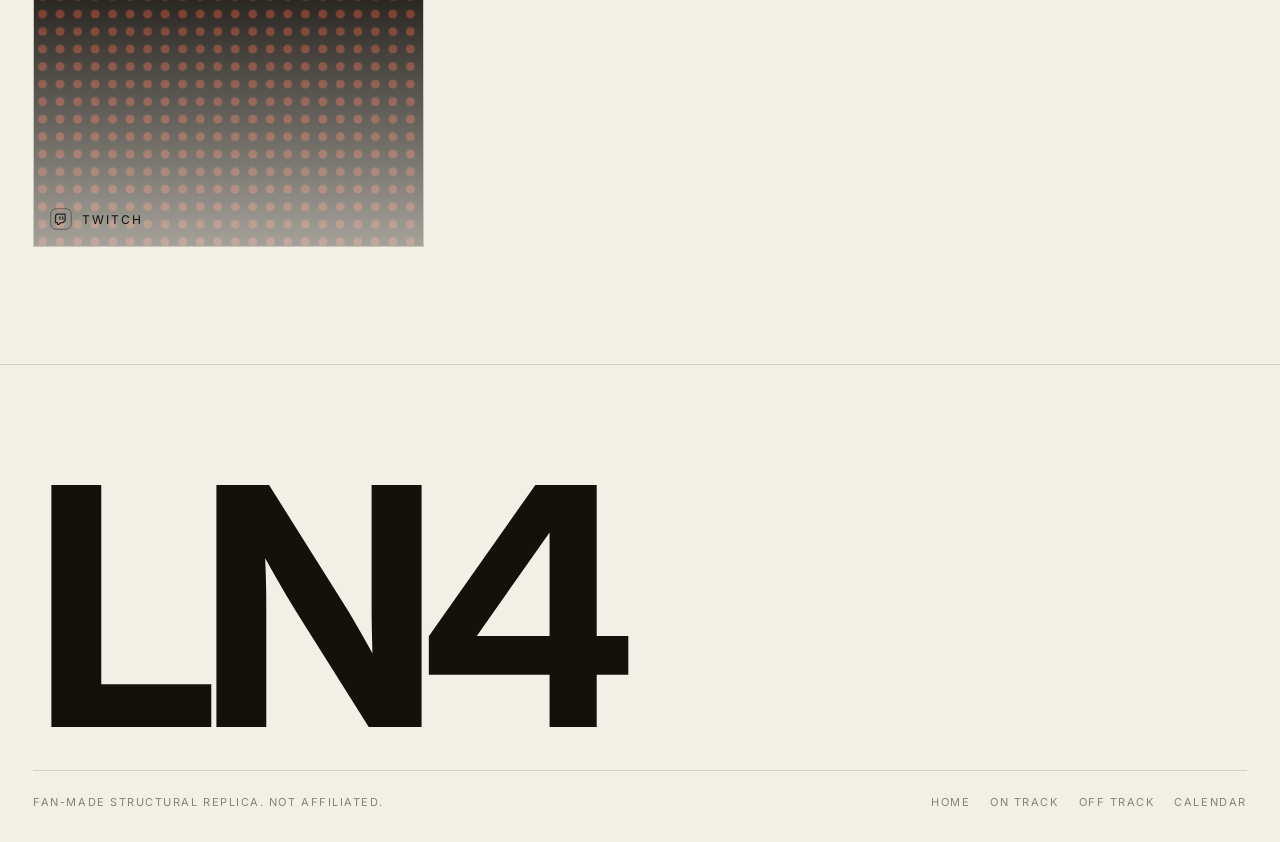
==== commit cfe2b37e: "design: 左下角改为整体线框卡片，文字居中且宽度精确等于图片（Range 测量+字距拟合）" ====
--- a/replica/index.html
+++ b/replica/index.html
@@ -28,7 +28,7 @@
       <!-- 四角文案 -->
       <div class="hero__corner hero__corner--tl" data-content="hero.tl">NIUYANTAO</div>
       <button class="hero__corner hero__corner--tr hero__corner--btn" data-content="hero.tr" data-bark type="button" aria-label="大狗叫一声">大狗</button>
-      <button class="hero__corner hero__corner--bl hero__corner--pet" data-pet type="button" aria-label="大狗大狗"><span class="pet__frame"><img class="pet__img" src="assets/dog-a.jpg" alt="" data-src-rest="assets/dog-a.jpg" data-src-bark="assets/dog-b.jpg"></span><span class="pet__label" data-pet-label>大狗大狗</span></button>
+      <button class="hero__corner hero__corner--bl hero__corner--pet" data-pet type="button" aria-label="大狗大狗"><span class="pet__box"><img class="pet__img" src="assets/dog-a.jpg" alt="" data-src-rest="assets/dog-a.jpg" data-src-bark="assets/dog-b.jpg"><span class="pet__label" data-pet-label>大狗大狗</span></span></button>
       <span class="hero__corner hero__corner--br" data-content="hero.br">VIEW ON TRACK</span>
     </section>
   </div>
--- a/replica/css/main.css
+++ b/replica/css/main.css
@@ -798,50 +798,59 @@
   body.is-knife .hero__canvas { animation: none; }
 }
 
-/* 左下角：线描框 + 狗狗图（点击与右上角「大狗」并联） */
+/* 左下角：线描框包住图片 + 文字，图片距框 5px，文字宽度与图片一致 */
 .hero__corner--pet {
-  display: flex;
-  flex-direction: column;
-  align-items: flex-start;
-  gap: 8px;
-  cursor: pointer;
-  pointer-events: auto;
+  display: block;
   background: none;
   border: 0;
   padding: 0;
   margin: 0;
   color: inherit;
   font: inherit;
-  letter-spacing: inherit;
-  text-align: left;
-}
-
-.pet__frame {
-  display: block;
-  width: clamp(52px, 6vw, 82px);
-  aspect-ratio: 1 / 1;
+  cursor: pointer;
+  pointer-events: auto;
+  text-align: center;
+}
+
+.pet__box {
+  display: flex;
+  flex-direction: column;
+  align-items: center;
+  gap: 6px;
+  padding: 5px;                      /* 线框到图片 / 文字的间距 */
   border: 1px solid currentColor;
-  border-radius: 2px;
-  overflow: hidden;
-  opacity: .92;
-  transition: transform .3s cubic-bezier(.2, .7, .2, 1), opacity .3s ease;
-}
+  border-radius: 3px;
+  transition: transform .35s cubic-bezier(.2, .7, .2, 1), border-color .3s ease;
+  will-change: transform;
+}
+
 .pet__img {
   display: block;
+  width: clamp(74px, 7.6vw, 104px);
+  aspect-ratio: 1 / 1;
+  object-fit: cover;
+  border-radius: 1px;
+  filter: grayscale(.12) contrast(1.04);
+  transition: filter .35s ease;
+}
+
+.pet__label {
+  display: block;
   width: 100%;
-  height: 100%;
-  object-fit: cover;
-  filter: grayscale(.15) contrast(1.05);
-  transition: filter .3s ease;
-}
-.hero__corner--pet:hover .pet__frame { transform: translateY(-2px) rotate(-1.5deg); opacity: 1; }
-.hero__corner--pet:hover .pet__img { filter: grayscale(0) contrast(1.1); }
-.hero__corner--pet:active .pet__frame { transform: scale(.97); }
+  text-align: center;
+  white-space: nowrap;
+  font-weight: 600;
+  line-height: 1;
+  letter-spacing: 0;                  /* 由 JS 精确调到与图片等宽 */
+}
+
+.hero__corner--pet:hover .pet__box {
+  transform: translateY(-3px);
+  border-color: var(--accent);
+}
+.hero__corner--pet:hover .pet__img { filter: grayscale(0) contrast(1.08); }
+.hero__corner--pet:active .pet__box { transform: scale(.975); }
 .hero__corner--pet:focus-visible { outline: 2px solid var(--accent); outline-offset: 4px; }
 
-.pet__label {
-  font-size: clamp(9px, .78vw, 11px);
-  letter-spacing: .18em;
-  white-space: nowrap;
-}
+body.is-barking .pet__box { border-color: var(--accent); }
 body.is-barking .pet__label { color: var(--accent); }
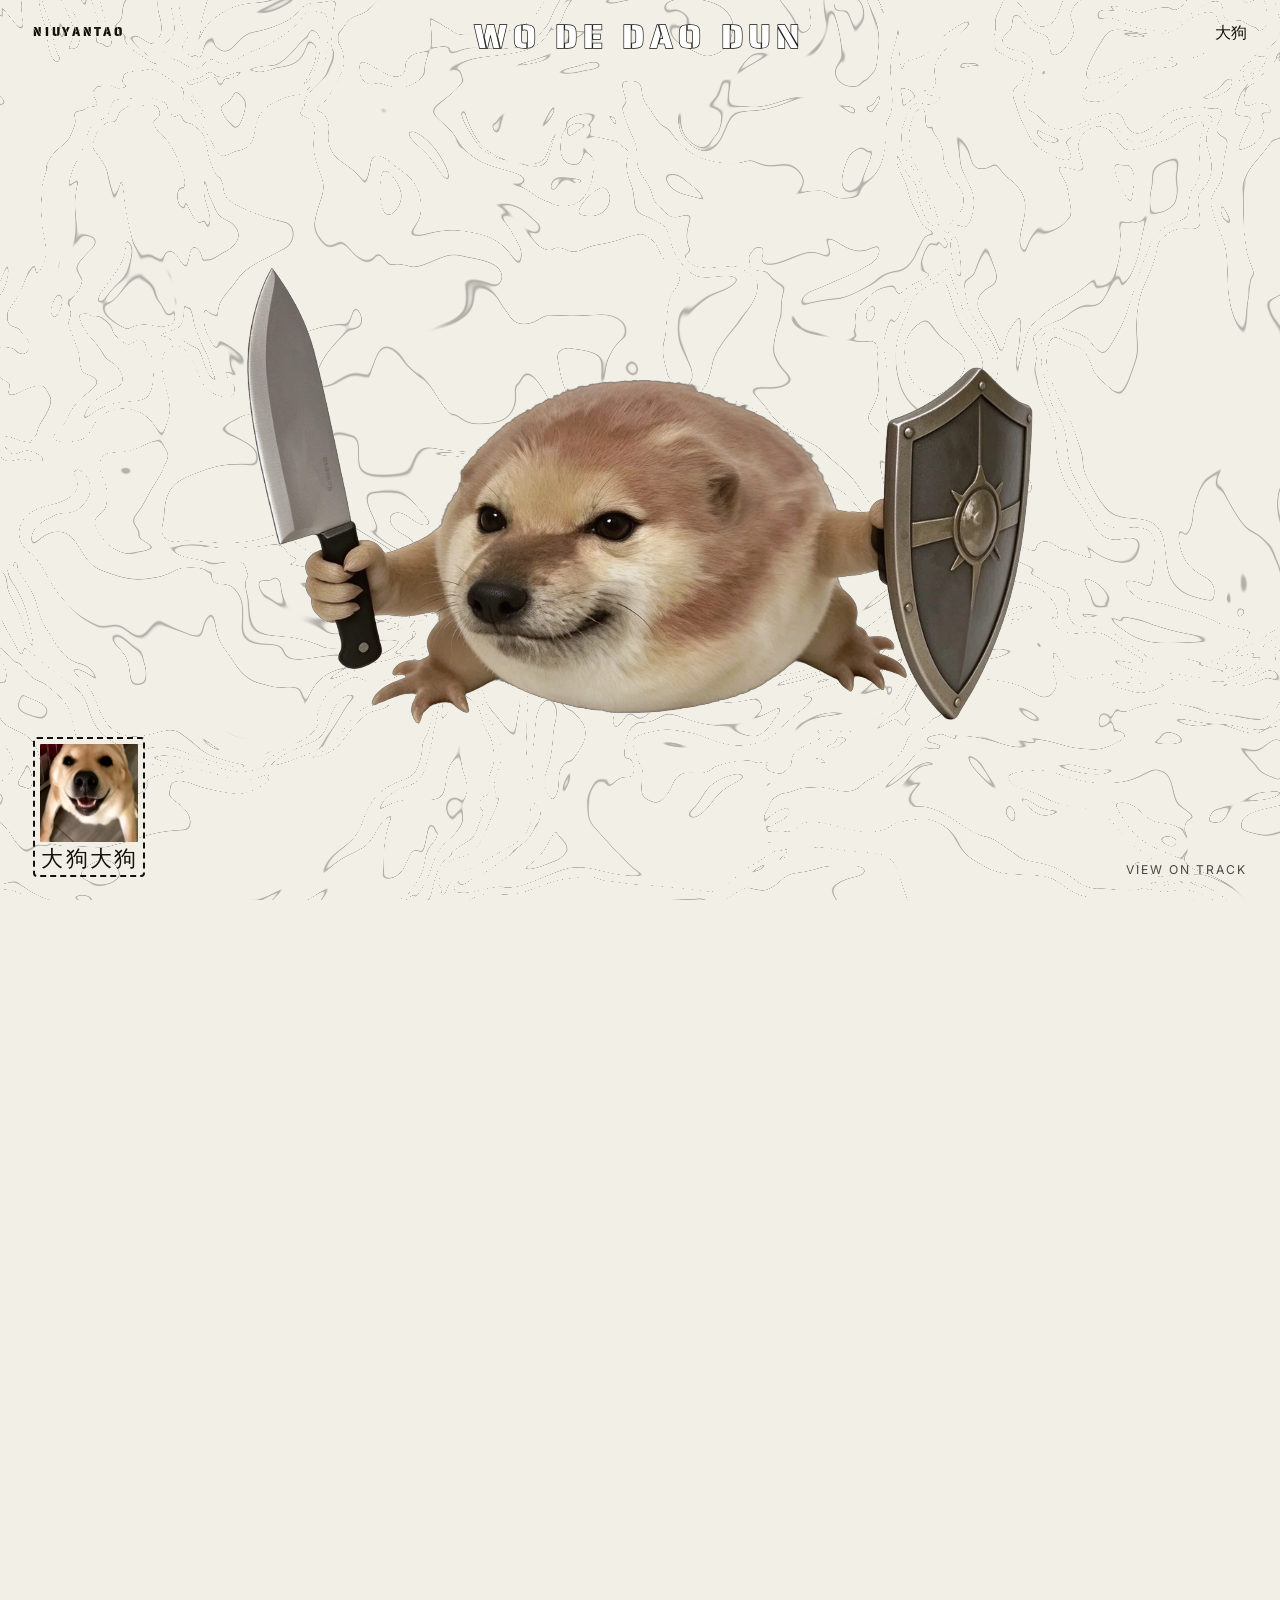
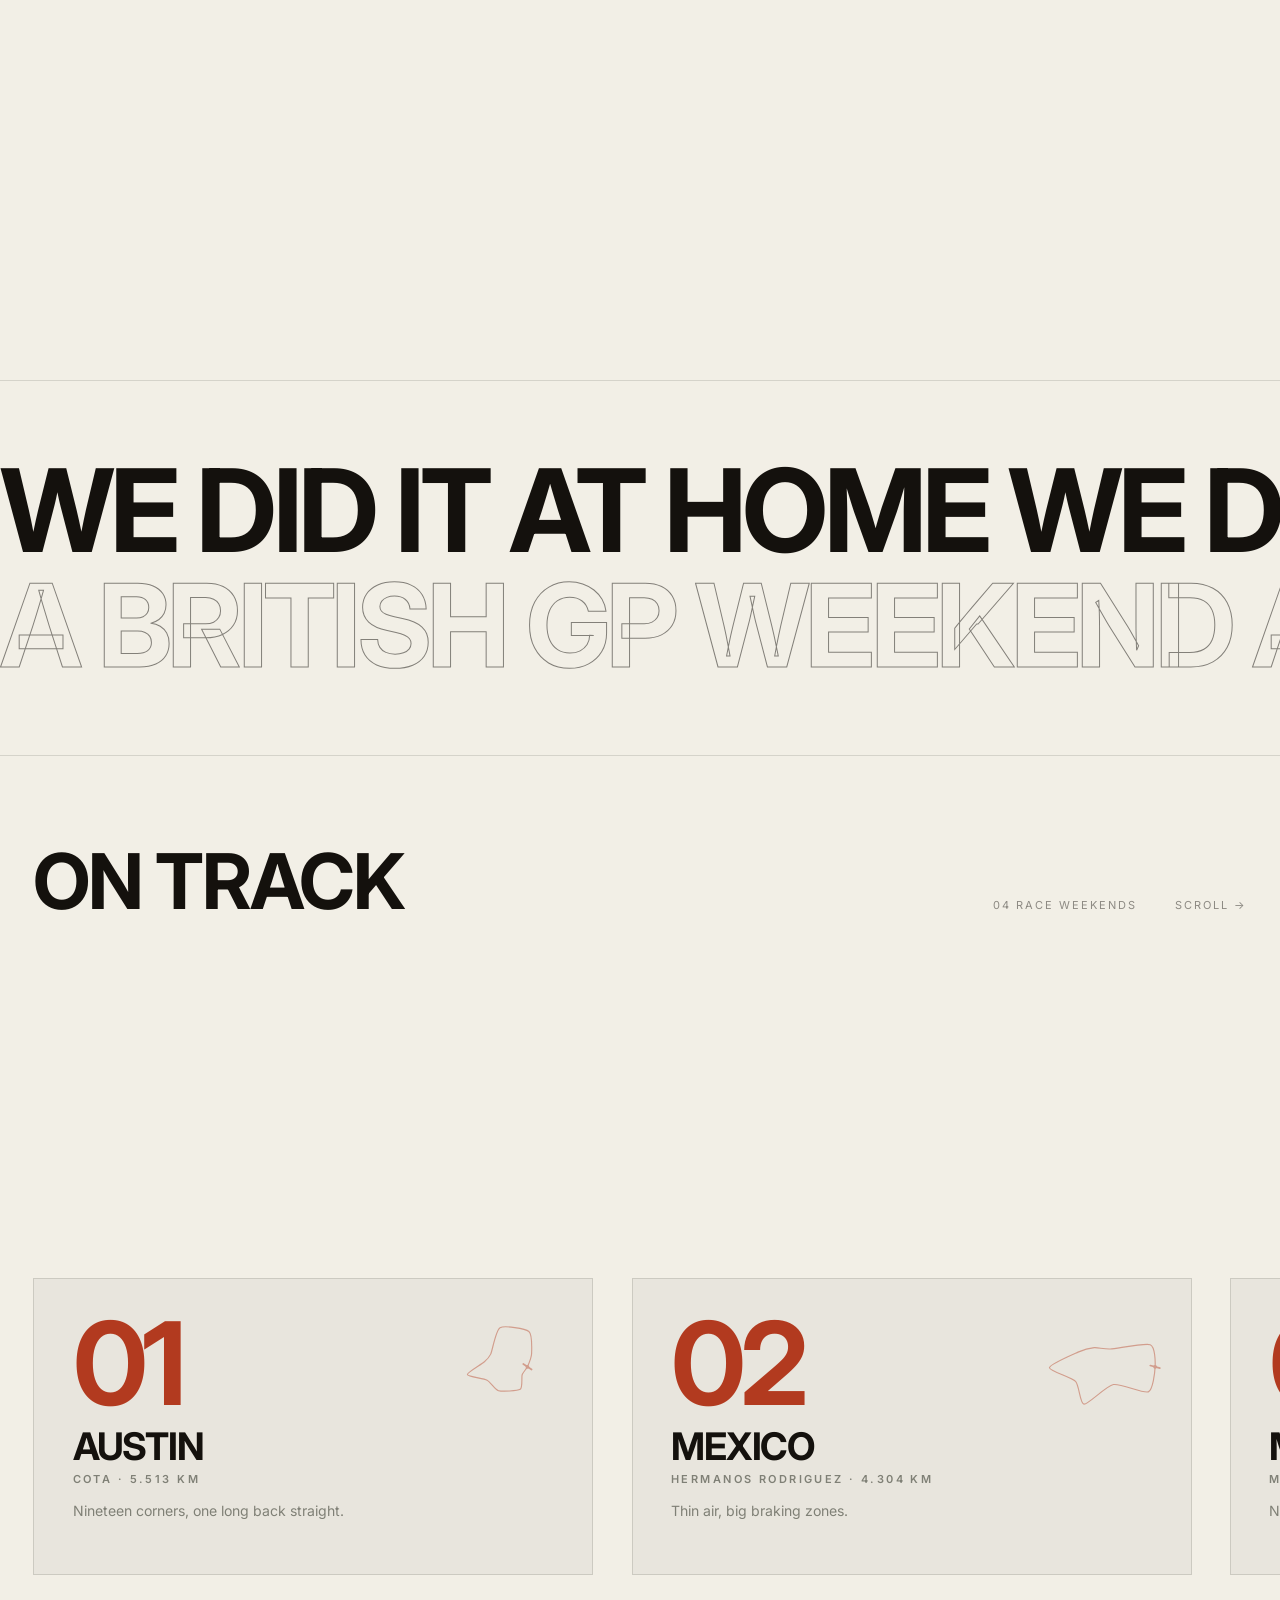
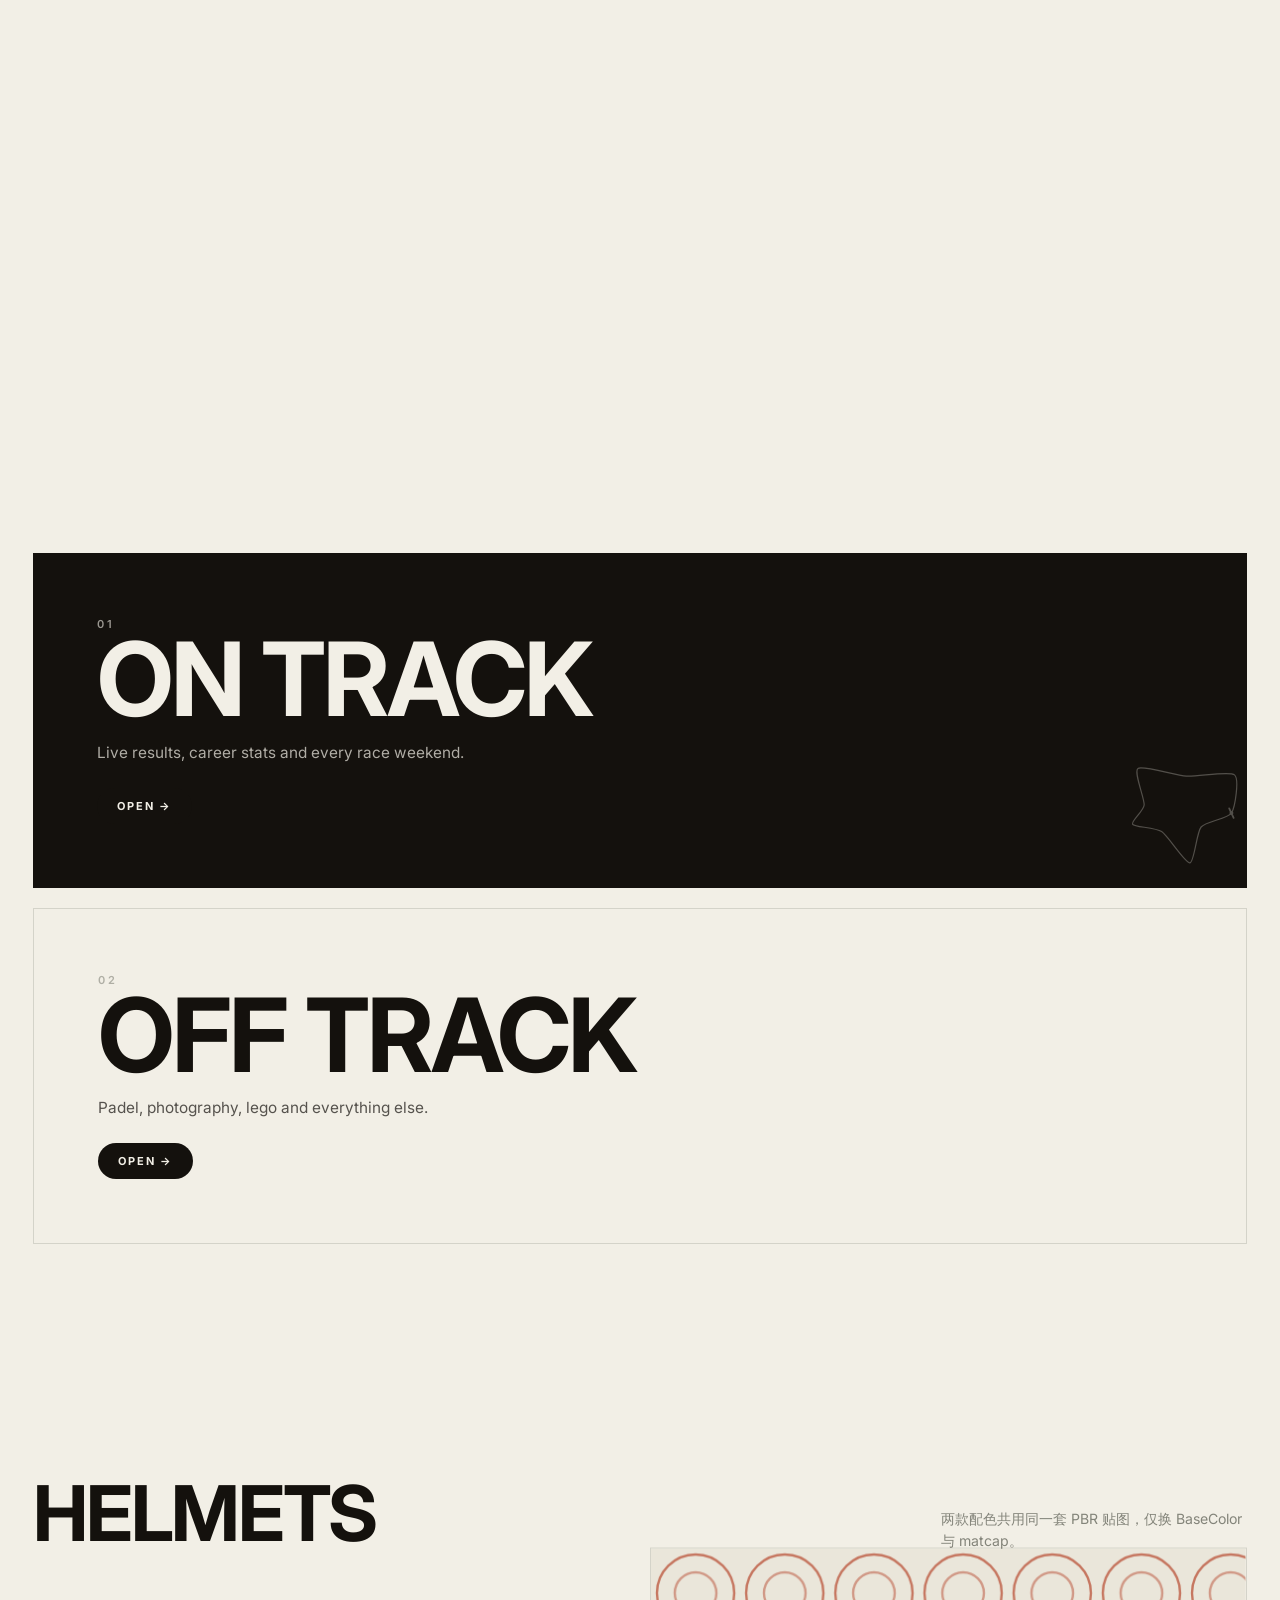
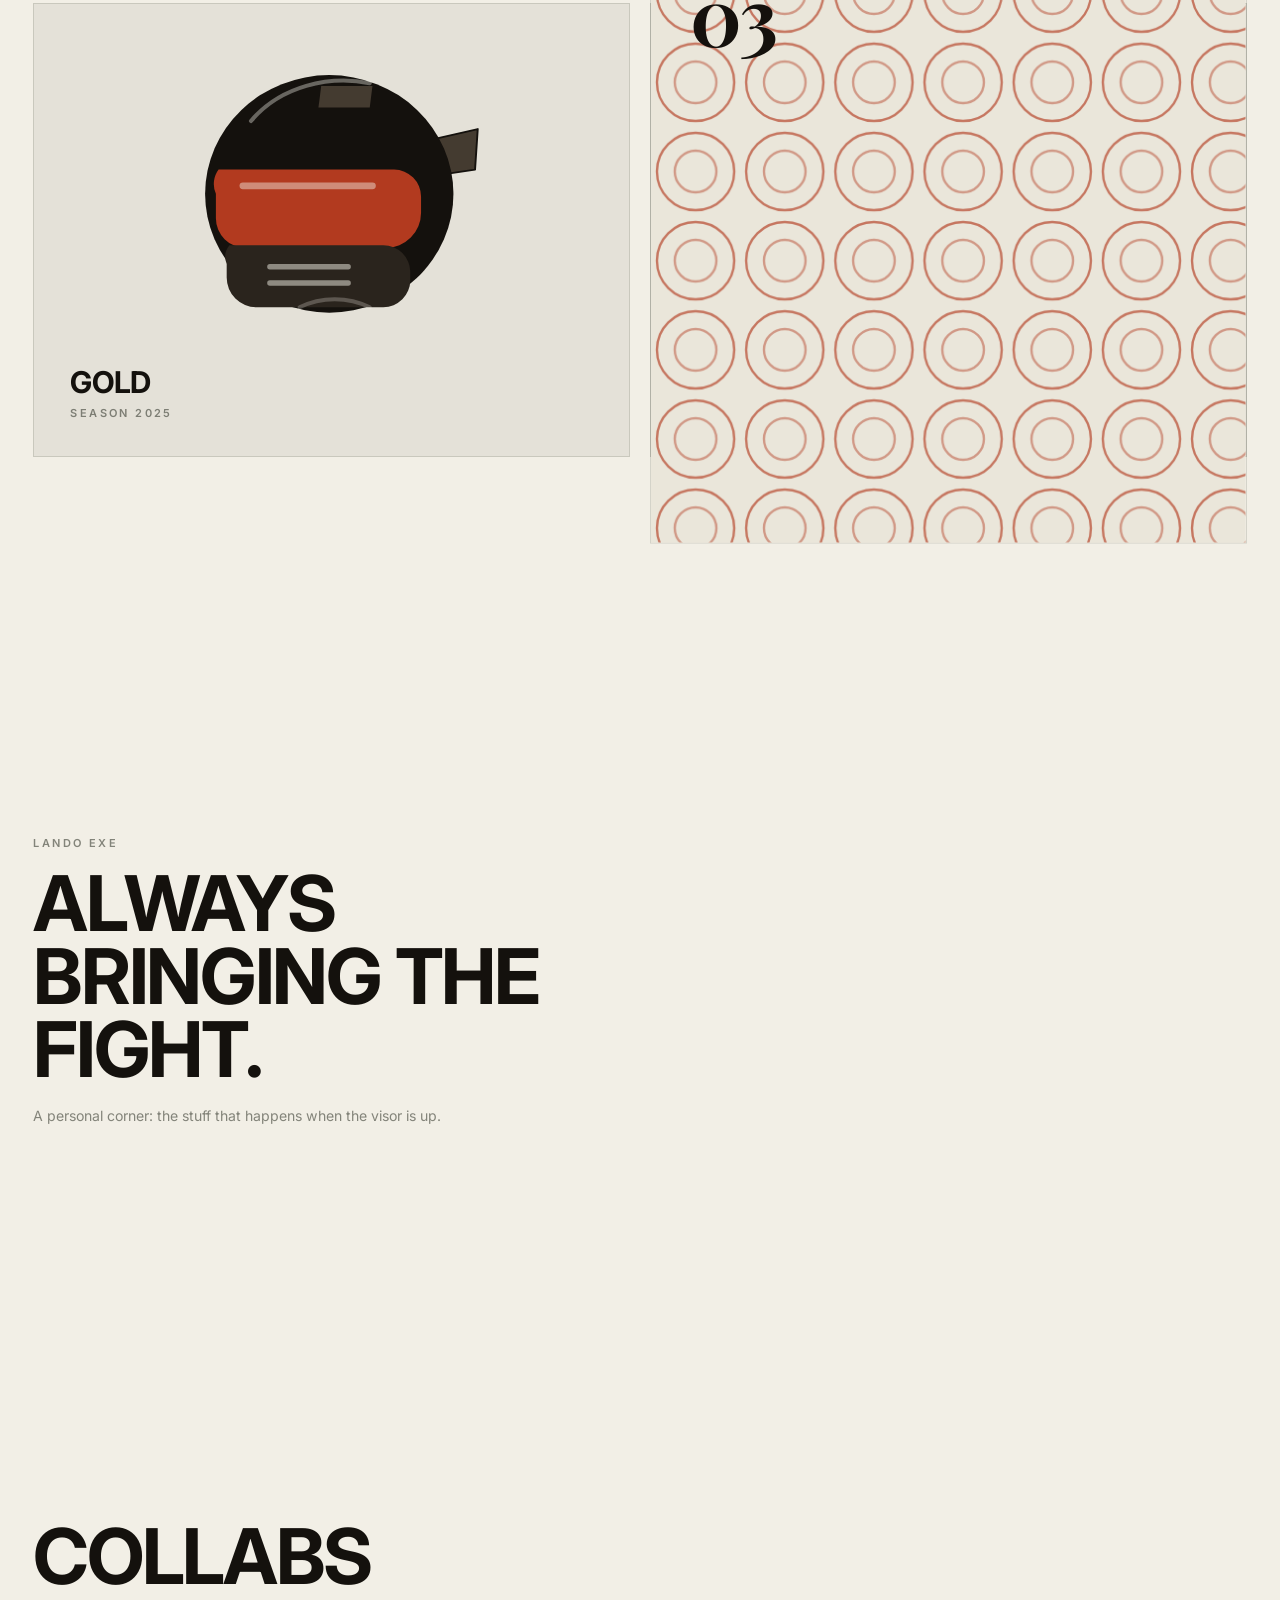
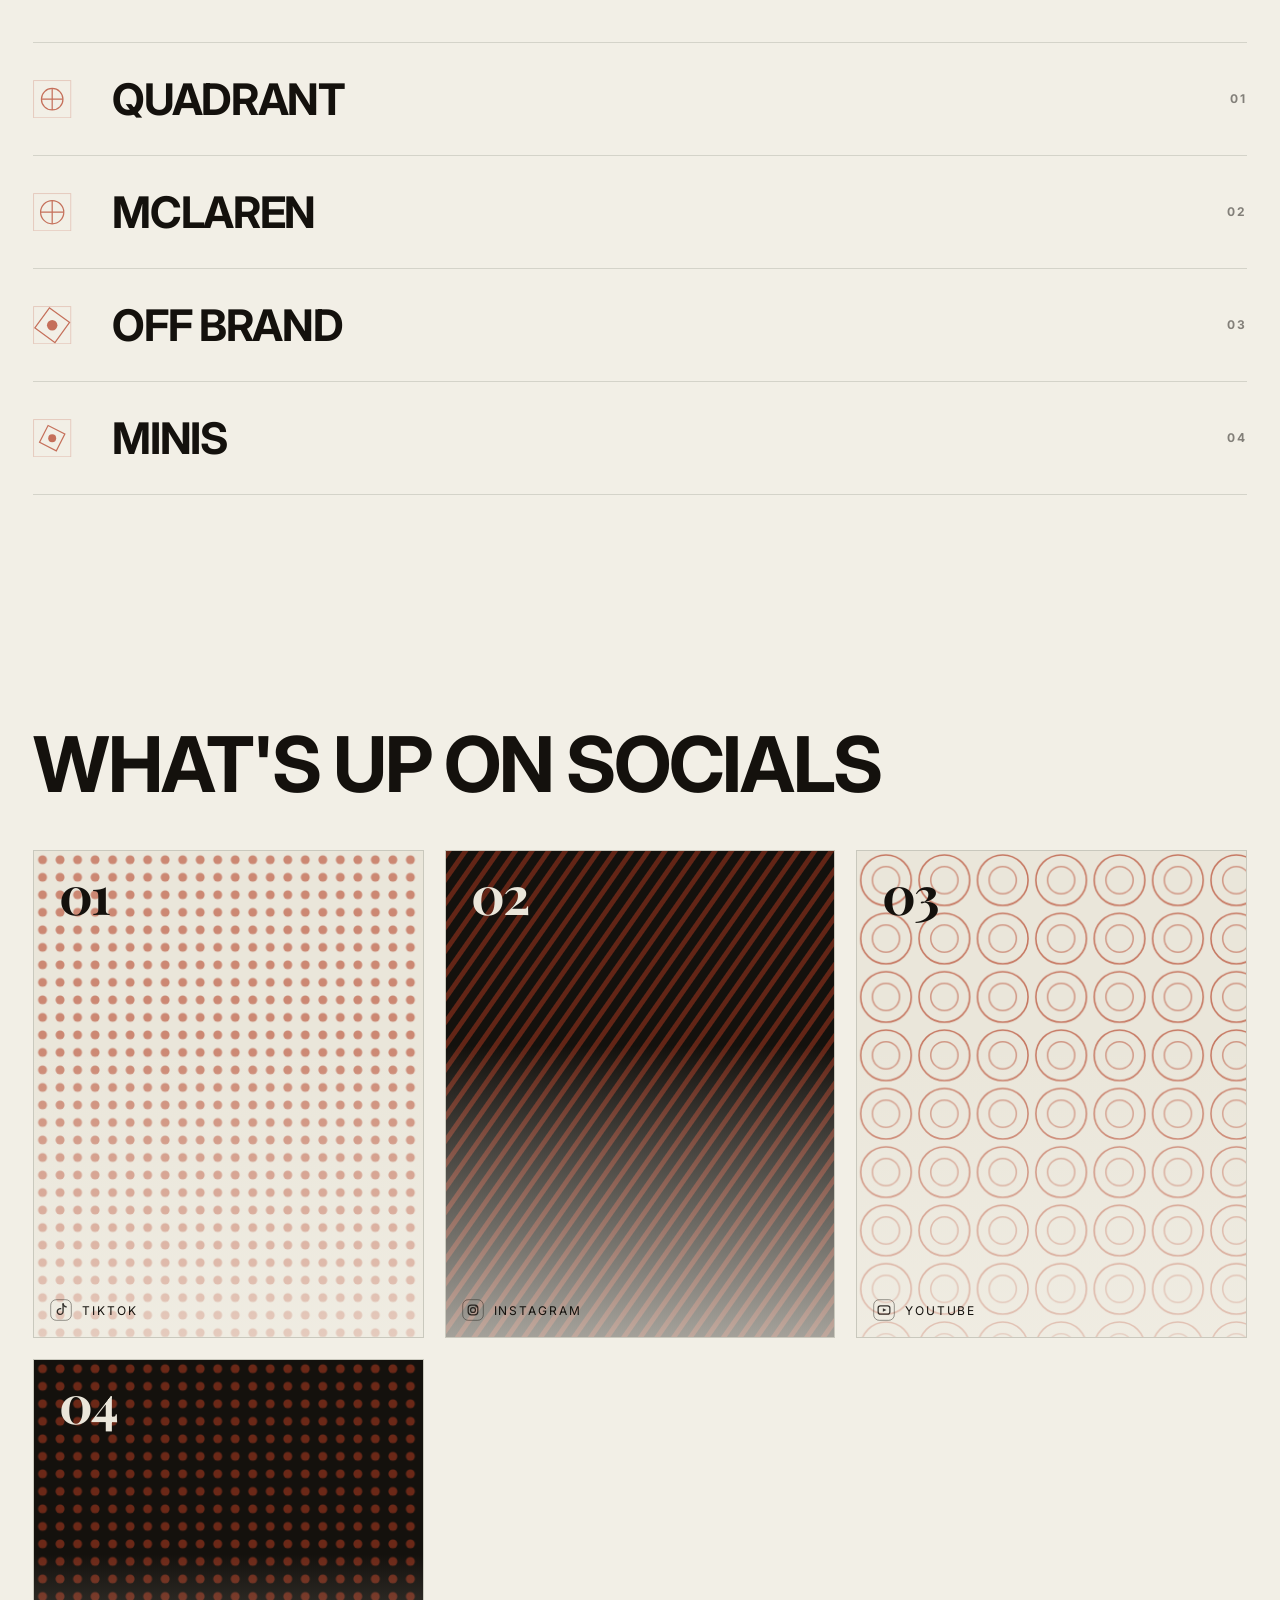
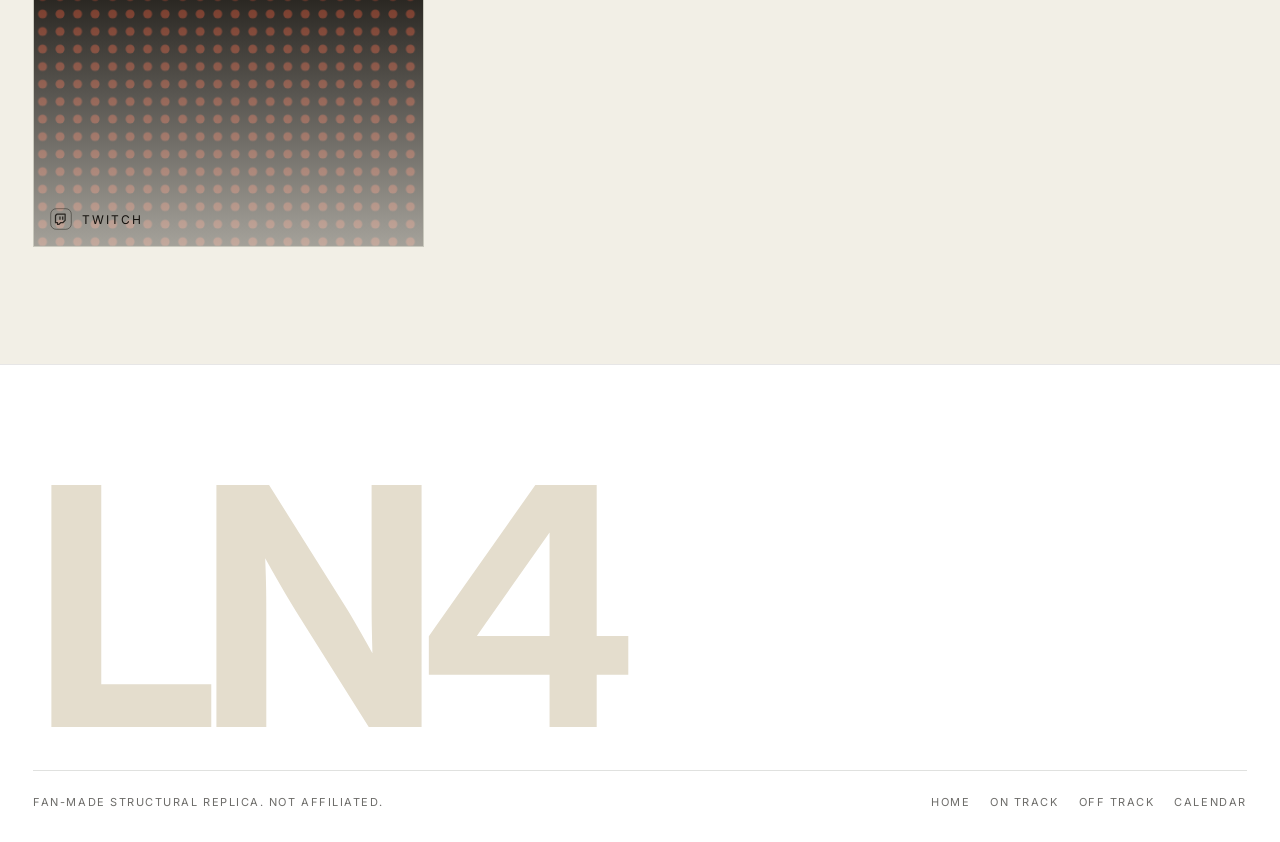
==== commit 2b9c130f: "feat: 标题字母悬停斜向填充 #7B7571（白底黑描边）；页脚改纯白底" ====
--- a/replica/index.html
+++ b/replica/index.html
@@ -108,7 +108,7 @@
 </main>
 
 <!-- ========================= 9. 页脚 ========================= -->
-<footer class="footer" data-section="footer" data-section-theme="dark">
+<footer class="footer" data-section="footer" data-section-theme="paper">
   <h2 class="footer__big" data-content="footer.big" data-reveal>LN4</h2>
   <div class="footer__meta">
     <div data-content="footer.note"></div>
--- a/replica/css/main.css
+++ b/replica/css/main.css
@@ -798,7 +798,27 @@
   body.is-knife .hero__canvas { animation: none; }
 }
 
-/* 左下角：线描框包住图片 + 文字，图片距框 5px，文字宽度与图片一致 */
+/* 左下角：虚线卡片，待机轻转，点击后震动 + 文字跳动 */
+@keyframes cardFloat {
+  0%   { transform: rotate(-2.4deg) translateY(0); }
+  50%  { transform: rotate(2.4deg) translateY(-4px); }
+  100% { transform: rotate(-2.4deg) translateY(0); }
+}
+
+@keyframes cardShake {
+  0%   { transform: rotate(-1.8deg) translate(0, 0); }
+  22%  { transform: rotate(1.9deg) translate(1px, -1px); }
+  45%  { transform: rotate(-1.5deg) translate(-1px, 1px); }
+  70%  { transform: rotate(1.6deg) translate(1px, 0); }
+  100% { transform: rotate(-1.8deg) translate(0, 0); }
+}
+
+@keyframes labelBounce {
+  0%, 100% { transform: translateY(0) scaleY(1); }
+  35%      { transform: translateY(-5px) scaleY(1.06); }
+  70%      { transform: translateY(1px) scaleY(0.95); }
+}
+
 .hero__corner--pet {
   display: block;
   background: none;
@@ -810,6 +830,8 @@
   cursor: pointer;
   pointer-events: auto;
   text-align: center;
+  transform-origin: 50% 100%;
+  animation: cardFloat 5.2s ease-in-out infinite;
 }
 
 .pet__box {
@@ -817,11 +839,10 @@
   flex-direction: column;
   align-items: center;
   gap: 6px;
-  padding: 5px;                      /* 线框到图片 / 文字的间距 */
-  border: 1px solid currentColor;
-  border-radius: 3px;
+  padding: 5px;                       /* 线框到图片 / 文字的间距 */
+  border: 2px dashed currentColor;    /* 虚线 + 加粗 */
+  border-radius: 4px;
   transition: transform .35s cubic-bezier(.2, .7, .2, 1), border-color .3s ease;
-  will-change: transform;
 }
 
 .pet__img {
@@ -842,15 +863,92 @@
   font-weight: 600;
   line-height: 1;
   letter-spacing: 0;                  /* 由 JS 精确调到与图片等宽 */
-}
-
-.hero__corner--pet:hover .pet__box {
-  transform: translateY(-3px);
-  border-color: var(--accent);
-}
+  transform-origin: 50% 100%;
+}
+
+.hero__corner--pet:hover { animation-play-state: paused; }
+.hero__corner--pet:hover .pet__box { transform: translateY(-3px); border-color: var(--accent); }
 .hero__corner--pet:hover .pet__img { filter: grayscale(0) contrast(1.08); }
 .hero__corner--pet:active .pet__box { transform: scale(.975); }
 .hero__corner--pet:focus-visible { outline: 2px solid var(--accent); outline-offset: 4px; }
 
+/* 点击之后：卡片高频震动，文字上下跳 */
+body.is-barking .hero__corner--pet { animation: cardShake .16s linear infinite; }
 body.is-barking .pet__box { border-color: var(--accent); }
-body.is-barking .pet__label { color: var(--accent); }
+body.is-barking .pet__label {
+  color: var(--accent);
+  animation: labelBounce .34s ease-in-out infinite;
+}
+
+@media (prefers-reduced-motion: reduce) {
+  .hero__corner--pet,
+  body.is-barking .hero__corner--pet,
+  body.is-barking .pet__label { animation: none; }
+}
+
+/* ==================================================================
+   首页标题：悬停时每个字母从左上角斜向填充
+   ================================================================== */
+@property --fill {
+  syntax: '<percentage>';
+  inherits: false;
+  initial-value: 0%;
+}
+
+.hero__title {
+  color: #ffffff;
+  -webkit-text-stroke: 1.3px #14110d;
+  paint-order: stroke fill;
+}
+
+.hero__title .tchar {
+  position: relative;
+  display: inline-block;
+  -webkit-text-stroke: 1.3px #14110d;
+  paint-order: stroke fill;
+}
+
+.hero__title .tchar::after {
+  content: attr(data-char);
+  position: absolute;
+  left: 0;
+  top: 0;
+  color: #7B7571;
+  -webkit-text-stroke: 1.3px #14110d;
+  paint-order: stroke fill;
+  --fill: 0%;
+  /* 斜向擦除：从左上方切入，右侧为斜边 */
+  clip-path: polygon(0 0, var(--fill) 0, calc(var(--fill) - 24%) 100%, -24% 100%);
+  transition: --fill .46s cubic-bezier(.25, .8, .35, 1);
+  transition-delay: var(--d, 0ms);
+  pointer-events: none;
+}
+
+.hero__title:hover .tchar::after,
+.hero__title.is-filling .tchar::after { --fill: 134%; }
+
+@media (prefers-reduced-motion: reduce) {
+  .hero__title .tchar::after { transition: none; }
+}
+
+/* 页脚：纯白背景 */
+body[data-theme="paper"] {
+  --bg: #ffffff;
+  --fg: var(--c-darkGreen);
+  --muted: rgba(40, 44, 32, 0.55);
+  --line: rgba(20, 17, 13, 0.14);
+}
+/* 页脚固定在纯白底上（不依赖 body 主题切换：页脚高度不足半屏，观测器落不到它） */
+.footer {
+  background: #ffffff;
+  color: #14110d;
+  border-top-color: rgba(20, 17, 13, 0.10);
+}
+.footer .footer__big {
+  color: #e4ddcd;                 /* 浅色水印感，但仍看得出字形 */
+  -webkit-text-stroke: 0;
+}
+.footer .footer__links a,
+.footer .footer__meta,
+.footer .eyebrow { color: rgba(20, 17, 13, 0.62); }
+.footer .footer__links a:hover { color: #14110d; }
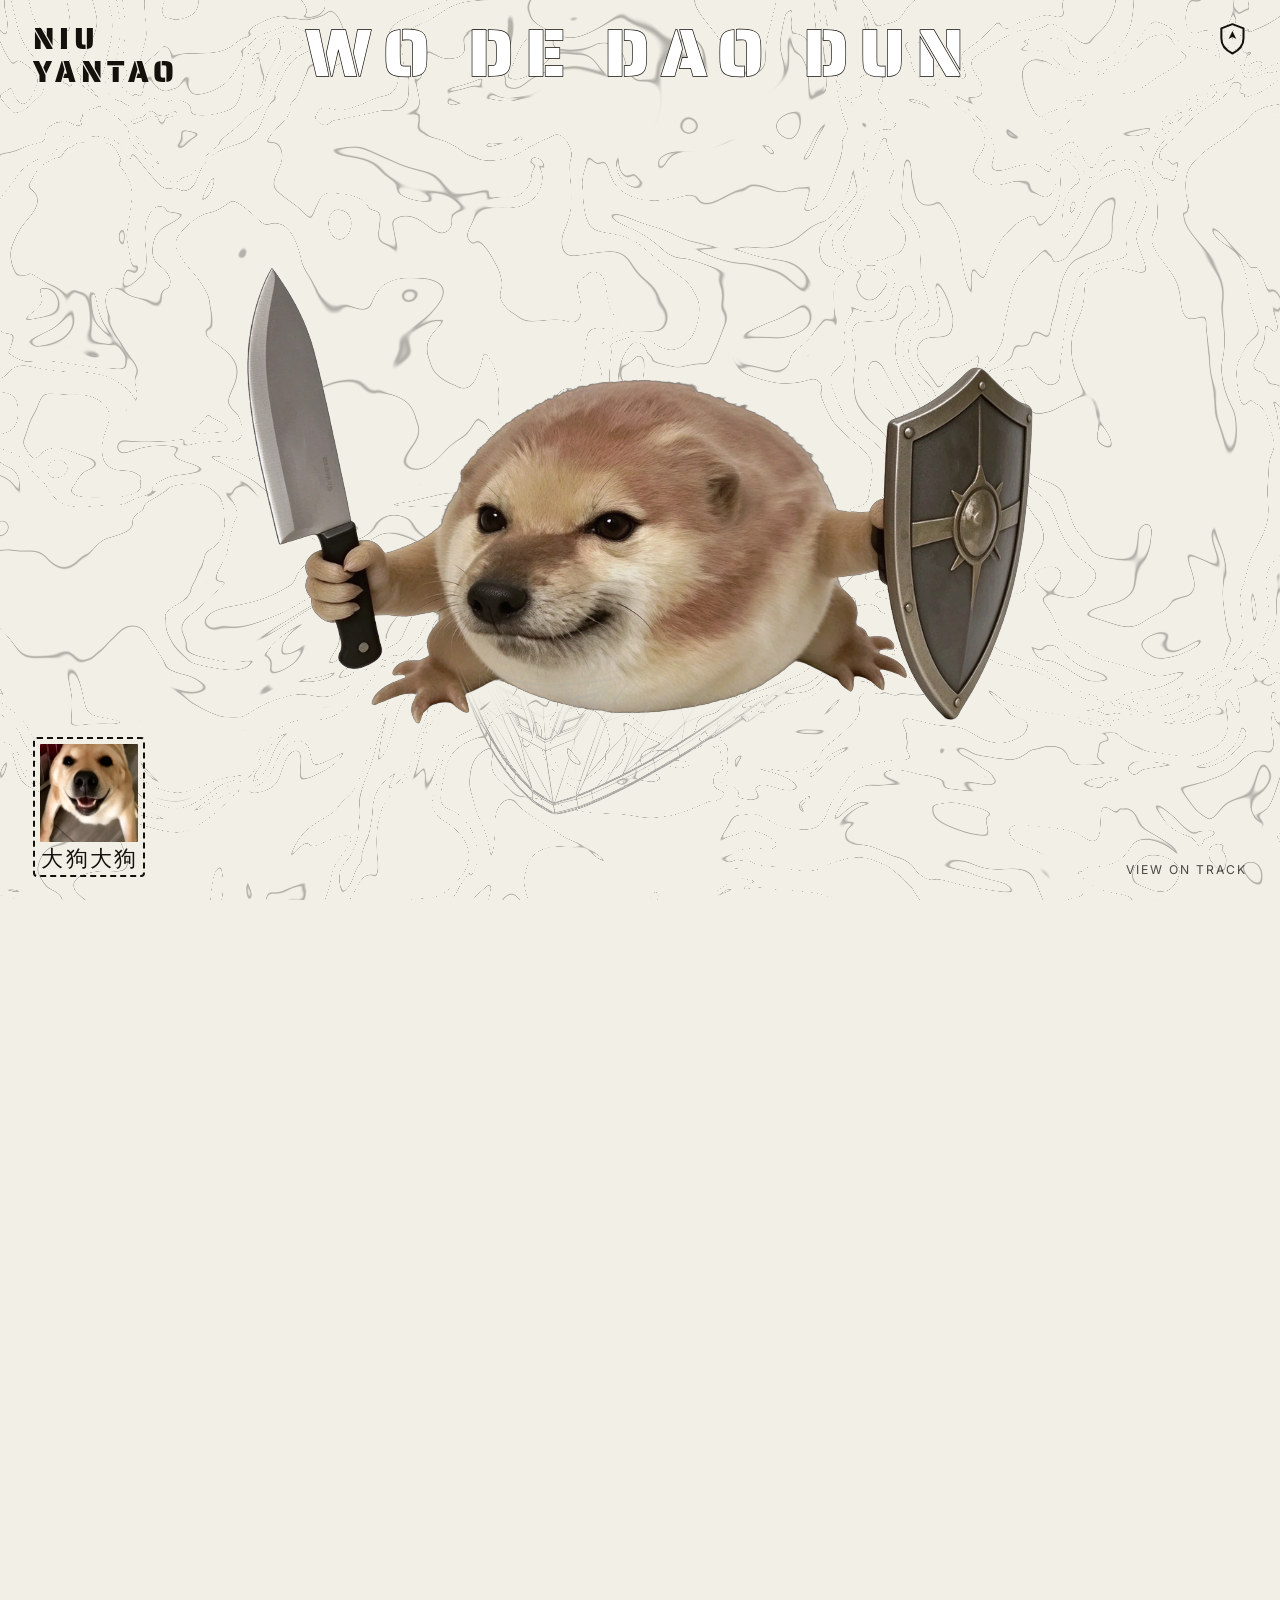
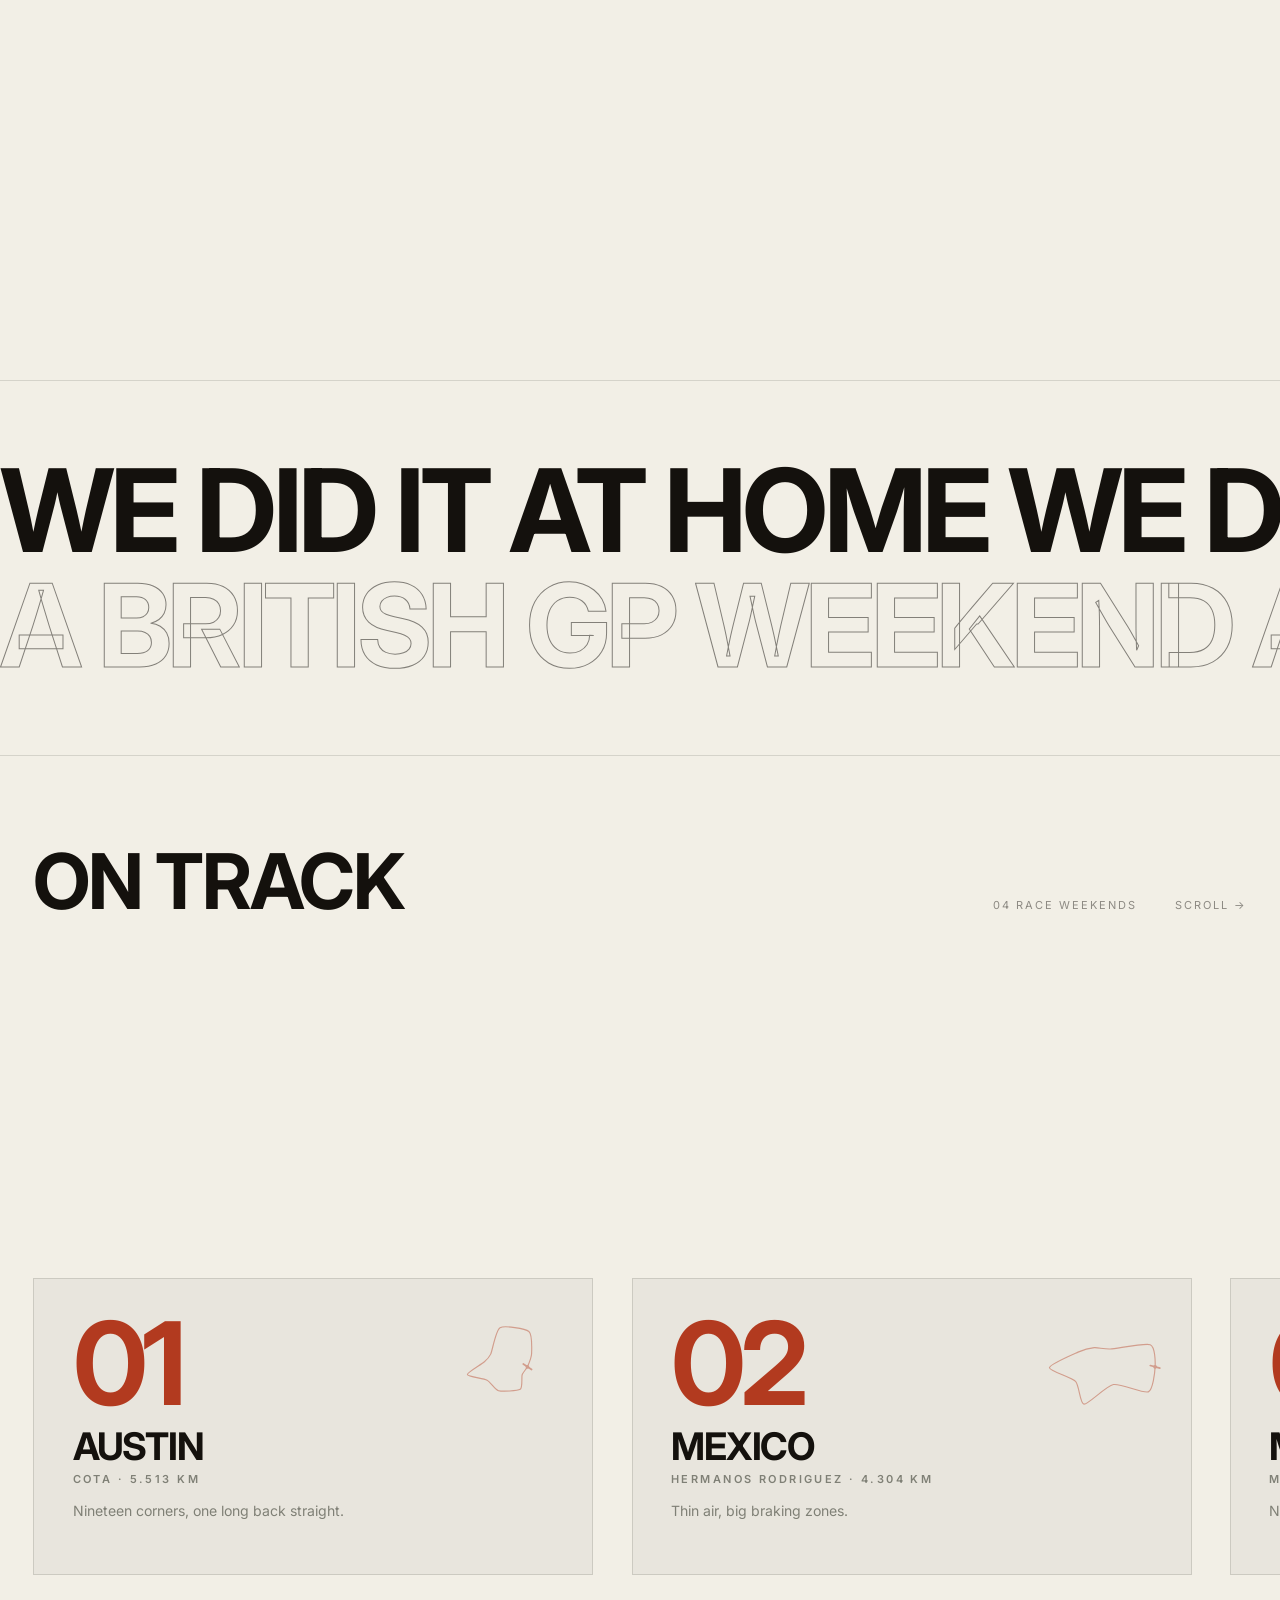
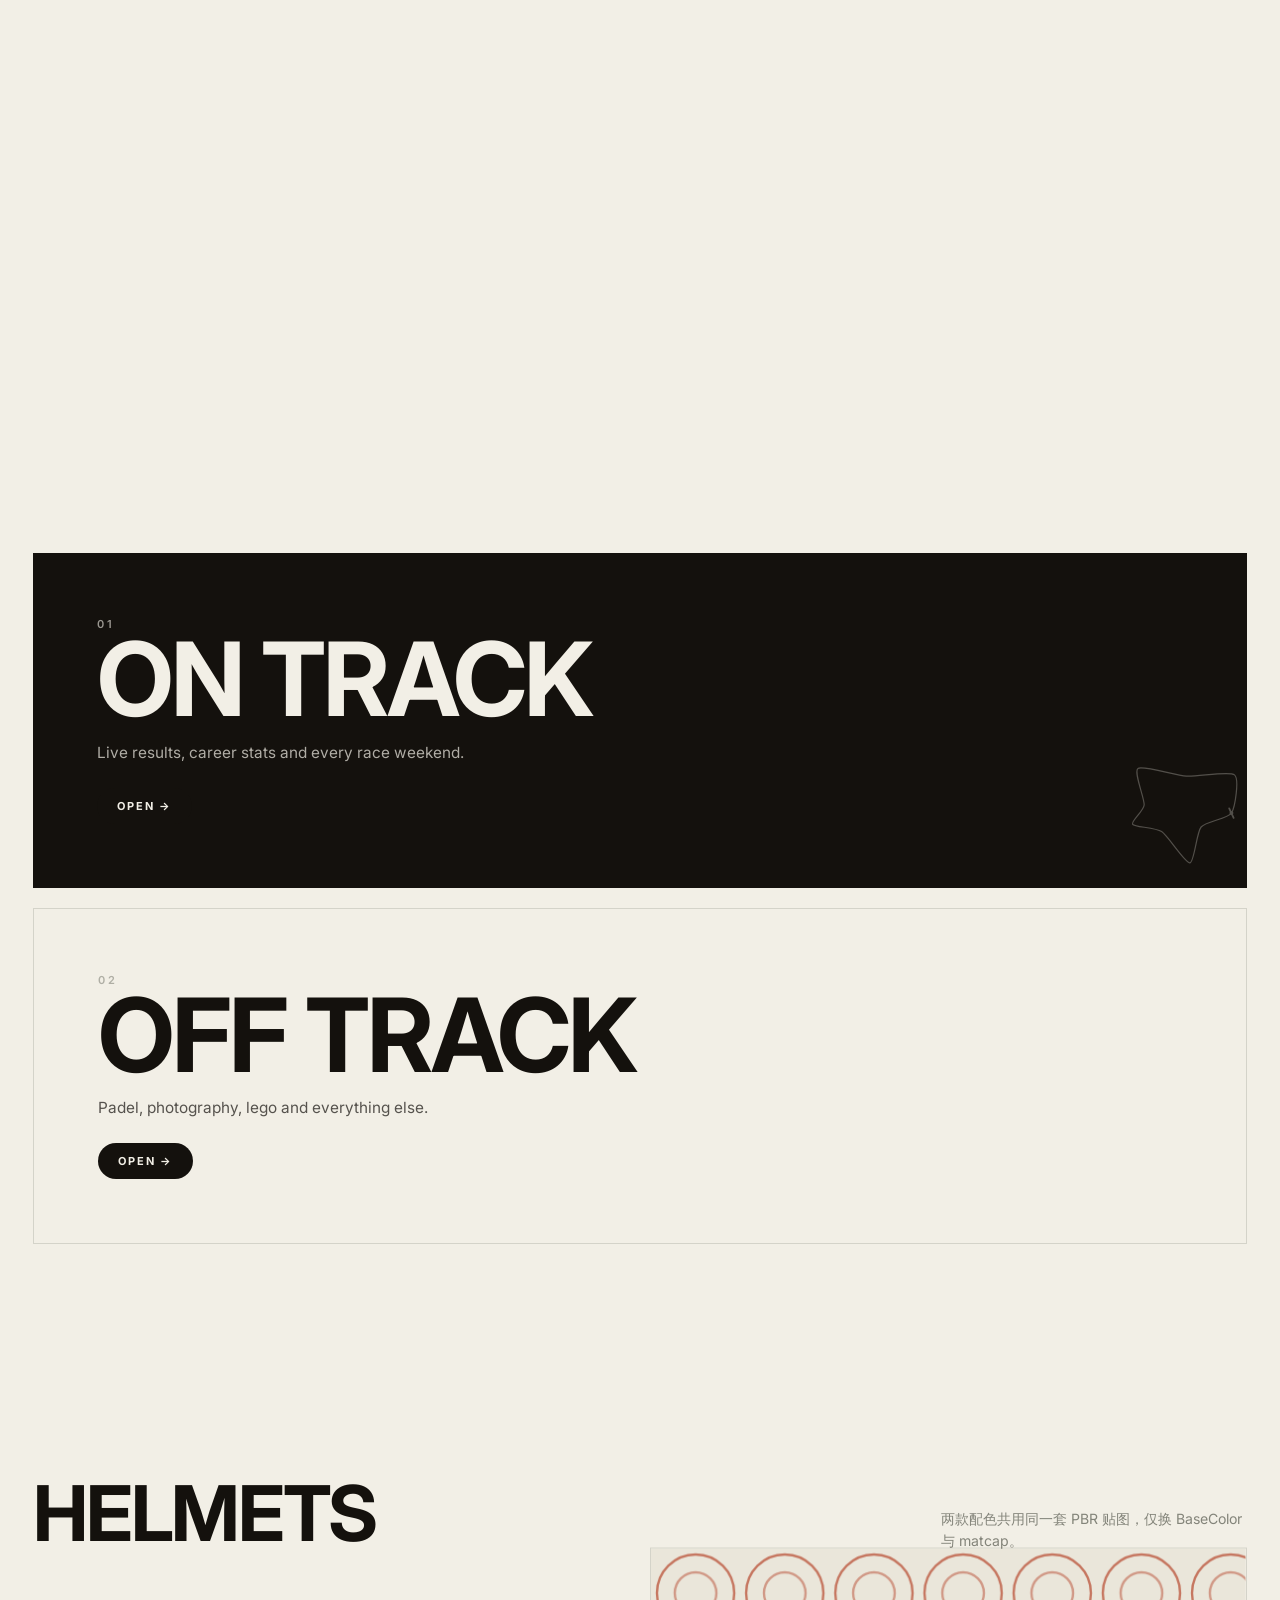
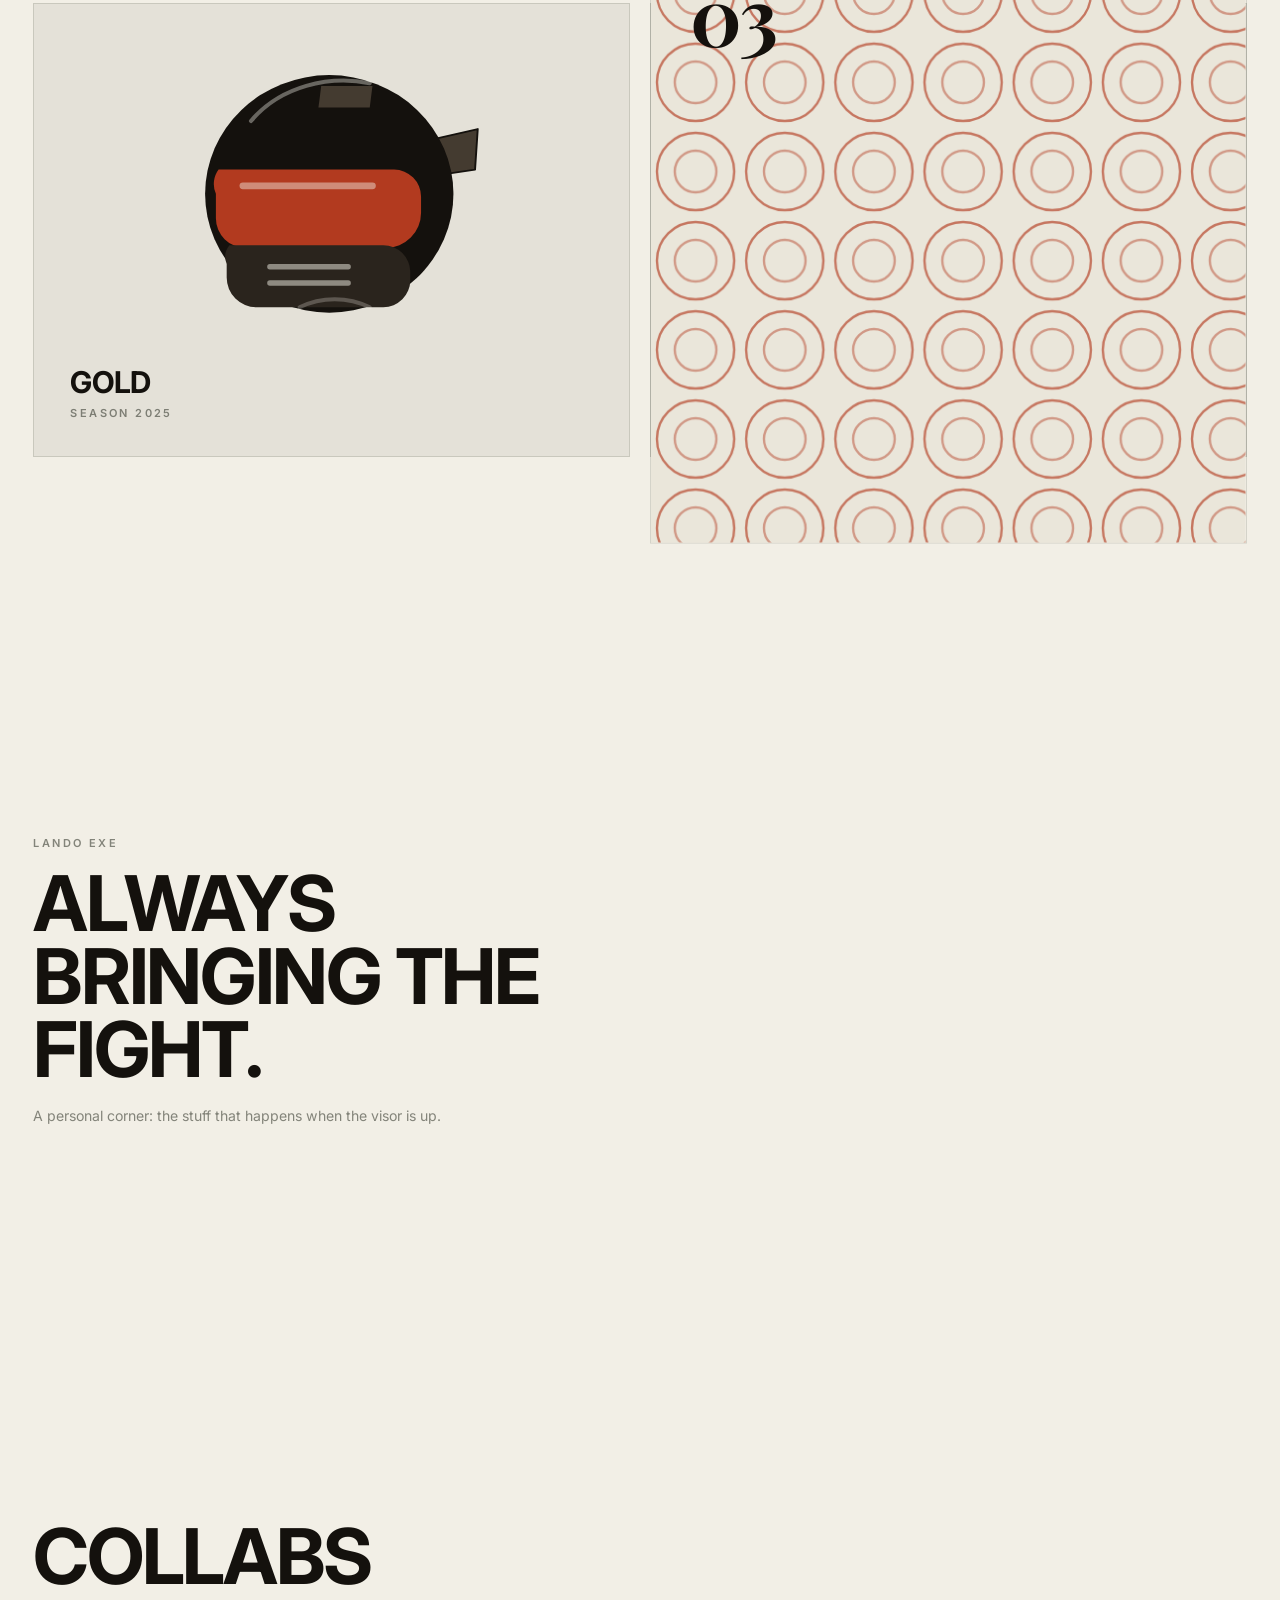
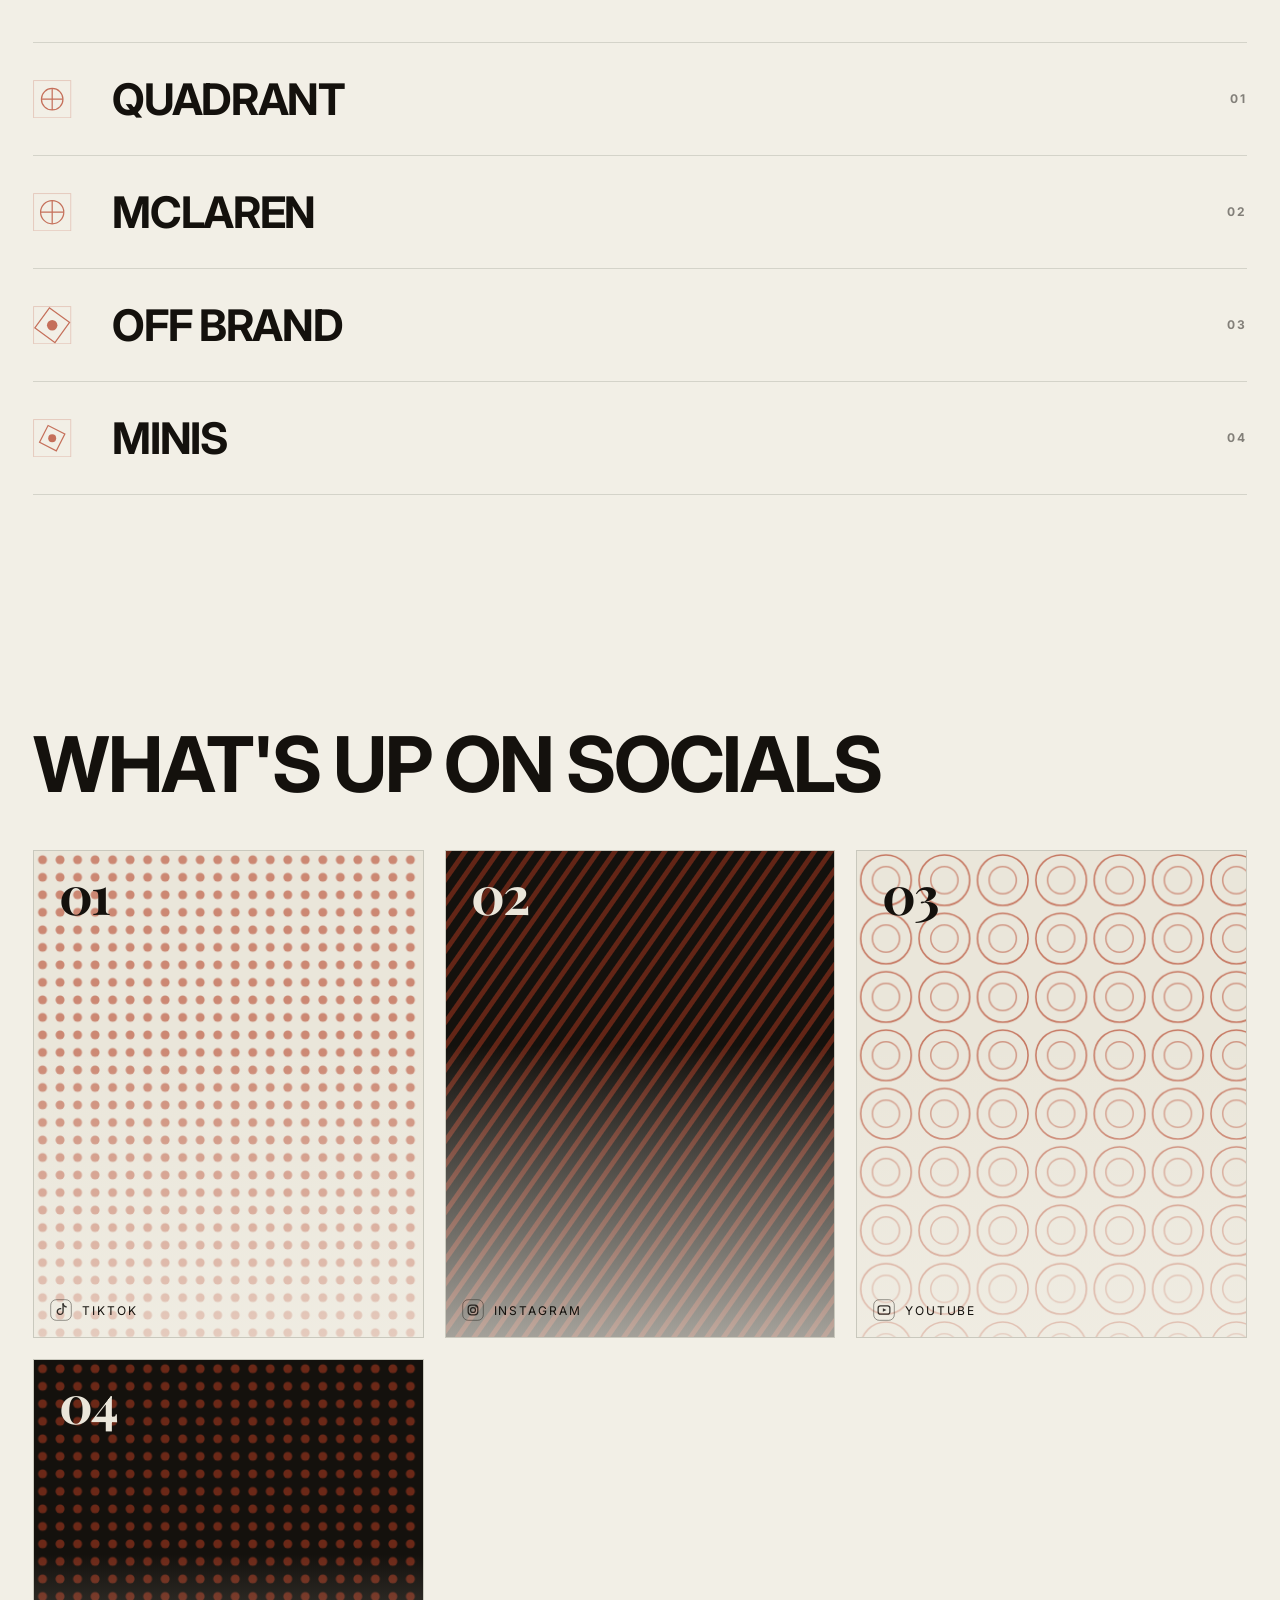
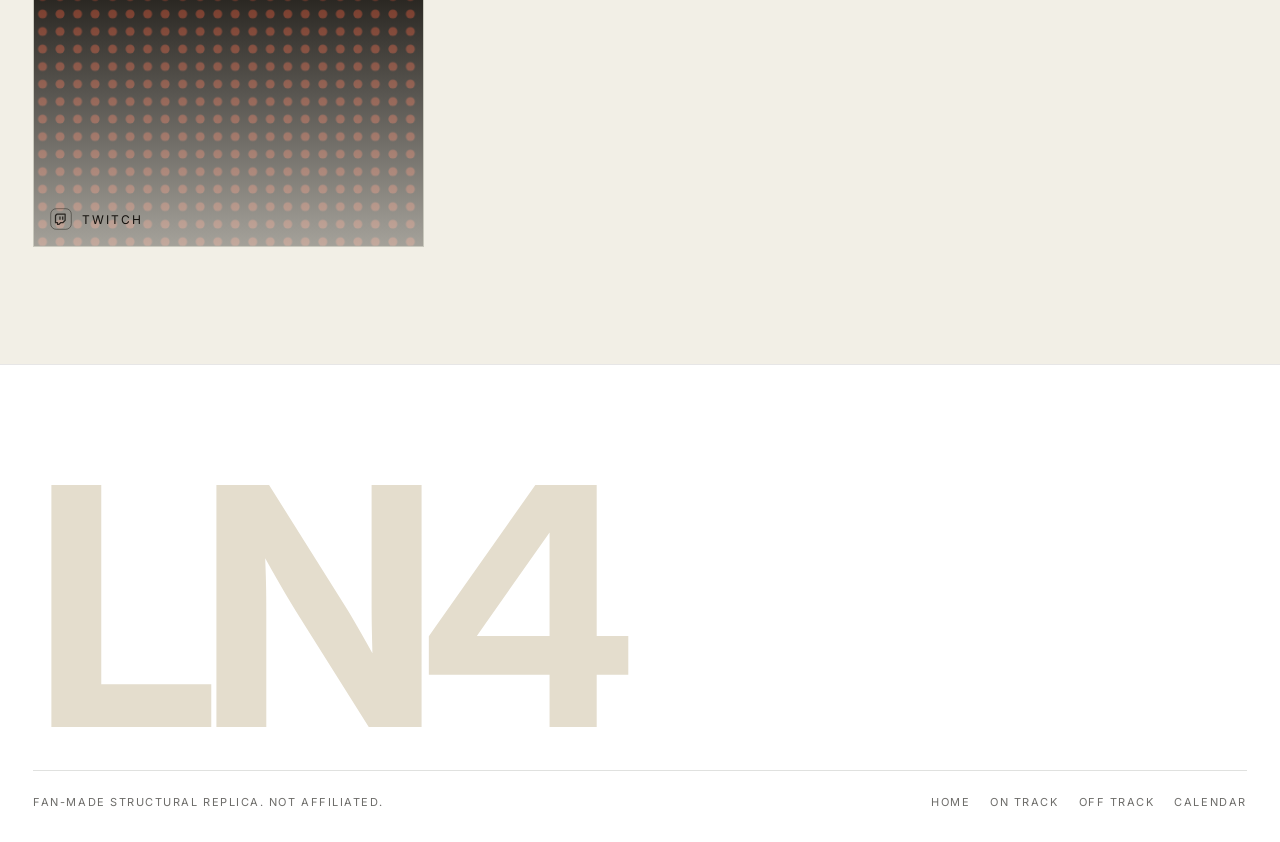
==== commit 044c7f4b: "design: 左上角字号加大；标题填充四向出发+变速；右上角换盾牌图标" ====
--- a/replica/index.html
+++ b/replica/index.html
@@ -27,7 +27,7 @@
 
       <!-- 四角文案 -->
       <div class="hero__corner hero__corner--tl" data-content="hero.tl">NIUYANTAO</div>
-      <button class="hero__corner hero__corner--tr hero__corner--btn" data-content="hero.tr" data-bark type="button" aria-label="大狗叫一声">大狗</button>
+      <button class="hero__corner hero__corner--tr hero__corner--btn" data-bark type="button" aria-label="大狗叫一声"><svg class="shield-icon" viewBox="0 0 24 28" fill="none" stroke="currentColor" stroke-width="1.7" stroke-linejoin="round" stroke-linecap="round" aria-hidden="true"><path d="M12 1.8 L21.2 5.3 V13.6 C21.2 19.3 17.1 23.8 12 26.2 C6.9 23.8 2.8 19.3 2.8 13.6 V5.3 Z"/><path d="M12 7.4 L15.2 14.2 L12 12.5 L8.8 14.2 Z" fill="currentColor" stroke="none"/></svg></button>
       <button class="hero__corner hero__corner--bl hero__corner--pet" data-pet type="button" aria-label="大狗大狗"><span class="pet__box"><img class="pet__img" src="assets/dog-a.jpg" alt="" data-src-rest="assets/dog-a.jpg" data-src-bark="assets/dog-b.jpg"><span class="pet__label" data-pet-label>大狗大狗</span></span></button>
       <span class="hero__corner hero__corner--br" data-content="hero.br">VIEW ON TRACK</span>
     </section>
--- a/replica/css/main.css
+++ b/replica/css/main.css
@@ -628,12 +628,12 @@
   margin: 0;
   font-family: var(--font-stencil);
   font-weight: 400;
-  font-size: clamp(20px, 2.6vw, 38px);
+  font-size: clamp(40px, 5.2vw, 76px);   /* 原来的 2 倍 */
   letter-spacing: 0.16em;
   line-height: 1;
   color: var(--fg);
   white-space: nowrap;
-  pointer-events: none;
+  pointer-events: auto;                   /* 悬停填充需要可命中 */
 }
 
 /* 四角文案 */
@@ -650,7 +650,10 @@
   top: clamp(16px, 2.4vh, 30px);
   left: var(--pad);
   font-family: var(--font-stencil);
-  letter-spacing: 0.22em;
+  font-size: clamp(24px, 2.35vw, 36px);   /* 放大 */
+  letter-spacing: 0.16em;
+  line-height: 1.12;
+  white-space: pre-line;                  /* 支持两行：NIU / YANTAO */
 }
 .hero__corner--tr {
   top: clamp(16px, 2.4vh, 30px);
@@ -917,10 +920,9 @@
   -webkit-text-stroke: 1.3px #14110d;
   paint-order: stroke fill;
   --fill: 0%;
-  /* 斜向擦除：从左上方切入，右侧为斜边 */
+  transition: --fill var(--dur, .46s) var(--ease, cubic-bezier(.25,.8,.35,1));
+  transition-delay: var(--d, 0ms);
   clip-path: polygon(0 0, var(--fill) 0, calc(var(--fill) - 24%) 100%, -24% 100%);
-  transition: --fill .46s cubic-bezier(.25, .8, .35, 1);
-  transition-delay: var(--d, 0ms);
   pointer-events: none;
 }
 
@@ -952,3 +954,35 @@
 .footer .footer__meta,
 .footer .eyebrow { color: rgba(20, 17, 13, 0.62); }
 .footer .footer__links a:hover { color: #14110d; }
+
+
+/* 标题填充的四个出发角：不再是每个字母都从左边缘开始 */
+.hero__title .tchar[data-dir="tl"]::after {
+  clip-path: polygon(0 0, var(--fill) 0, calc(var(--fill) - 24%) 100%, -24% 100%);
+}
+.hero__title .tchar[data-dir="tr"]::after {
+  clip-path: polygon(100% 0, calc(100% - var(--fill)) 0, calc(100% - var(--fill) + 24%) 100%, 124% 100%);
+}
+.hero__title .tchar[data-dir="bl"]::after {
+  clip-path: polygon(0 100%, var(--fill) 100%, calc(var(--fill) - 24%) 0, -24% 0);
+}
+.hero__title .tchar[data-dir="br"]::after {
+  clip-path: polygon(100% 100%, calc(100% - var(--fill)) 100%, calc(100% - var(--fill) + 24%) 0, 124% 0);
+}
+
+
+/* 右上角：盾牌图标，高度与左上角文字一致 */
+.hero__corner--tr {
+  font-size: clamp(24px, 2.35vw, 36px);
+  display: flex;
+  align-items: center;
+  line-height: 1;
+}
+.shield-icon {
+  height: 1.12em;
+  width: auto;
+  display: block;
+  transition: transform .3s cubic-bezier(.2, .7, .2, 1);
+}
+.hero__corner--btn:hover .shield-icon { transform: scale(1.08) rotate(-3deg); }
+body.is-barking .shield-icon { color: var(--accent); }
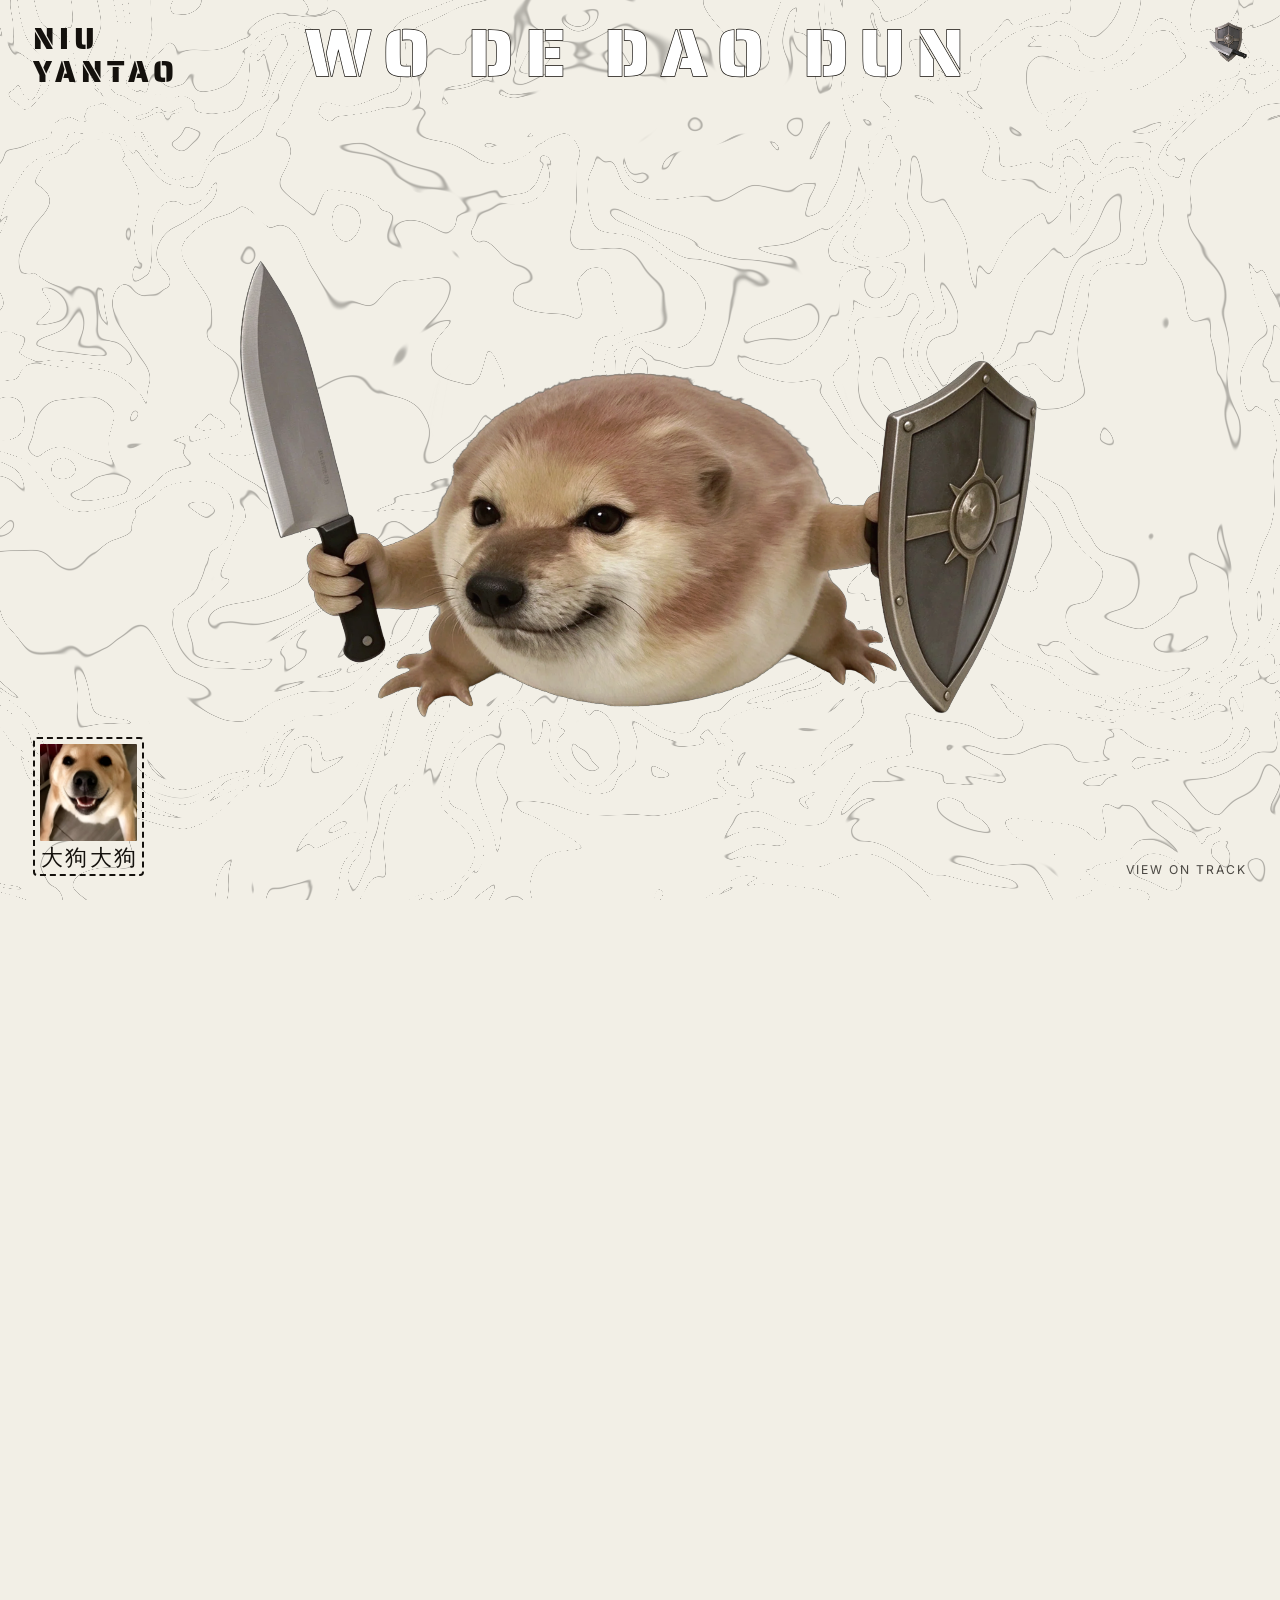
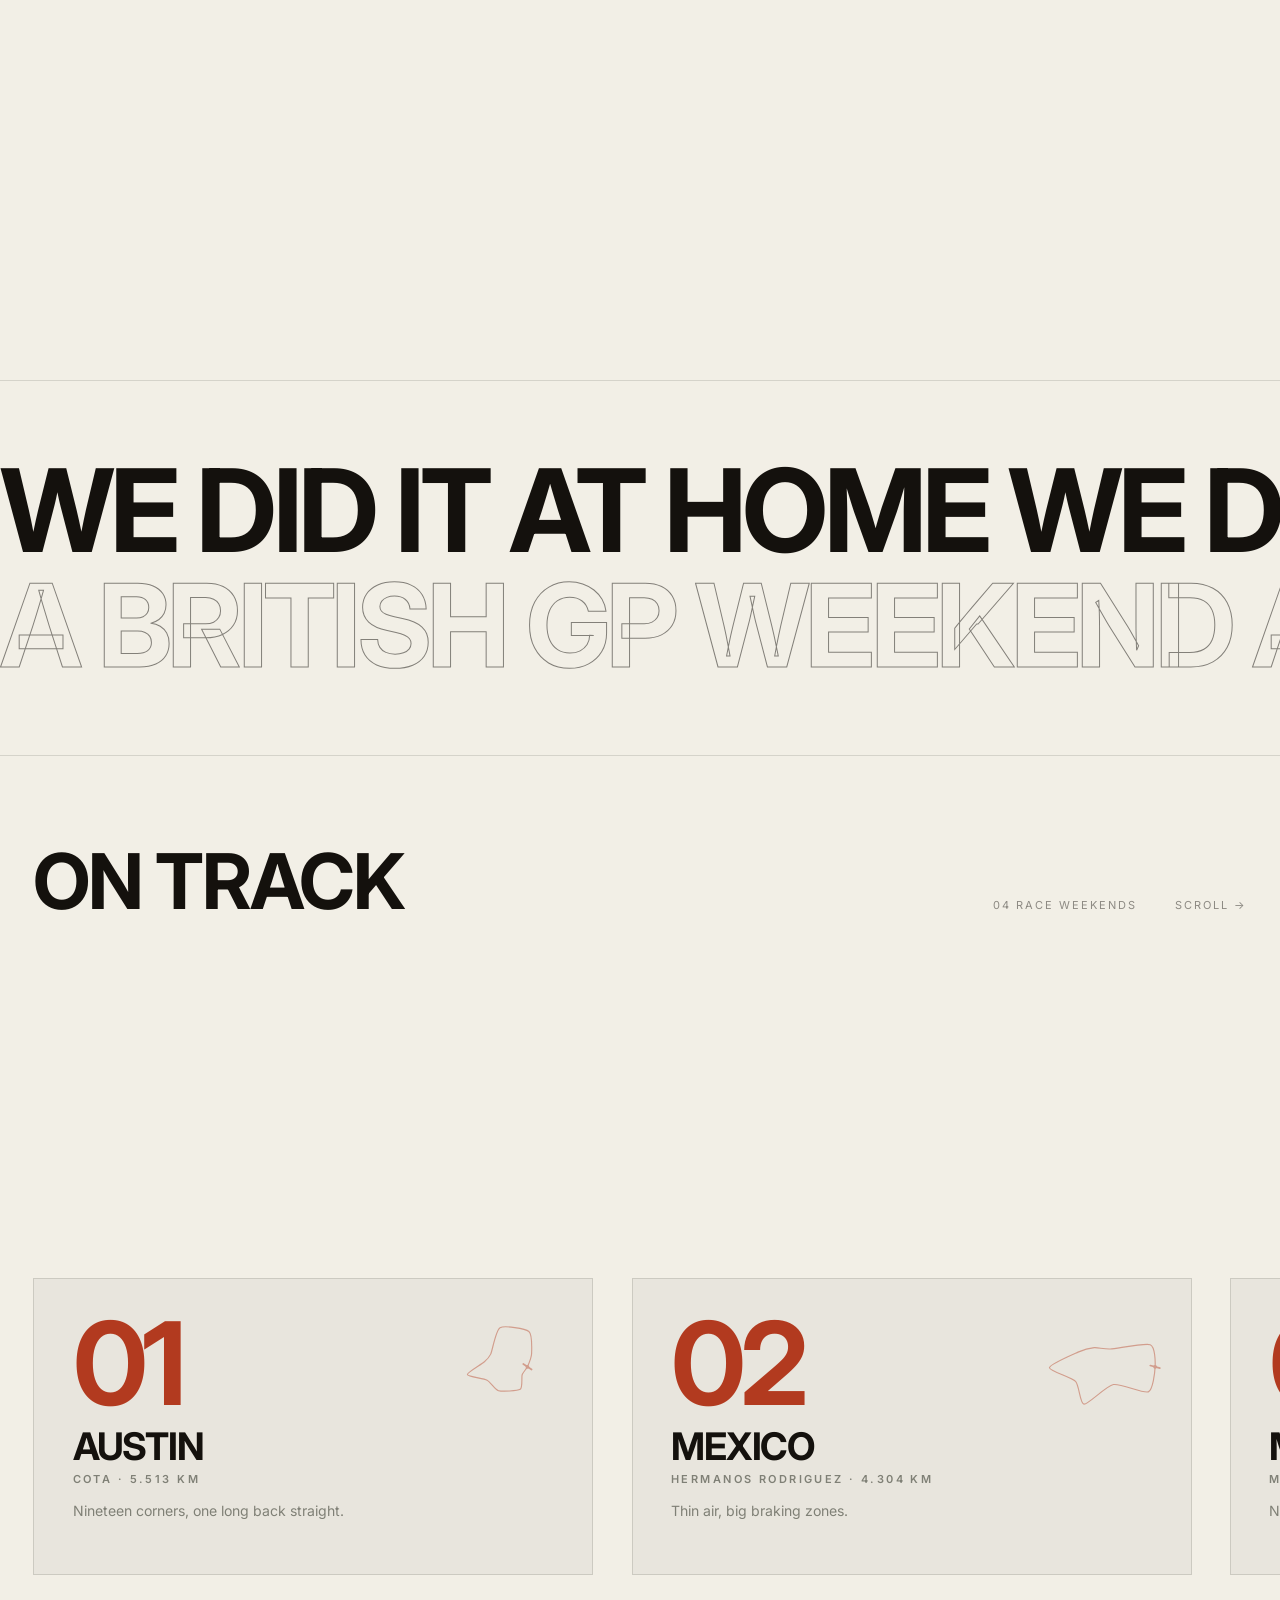
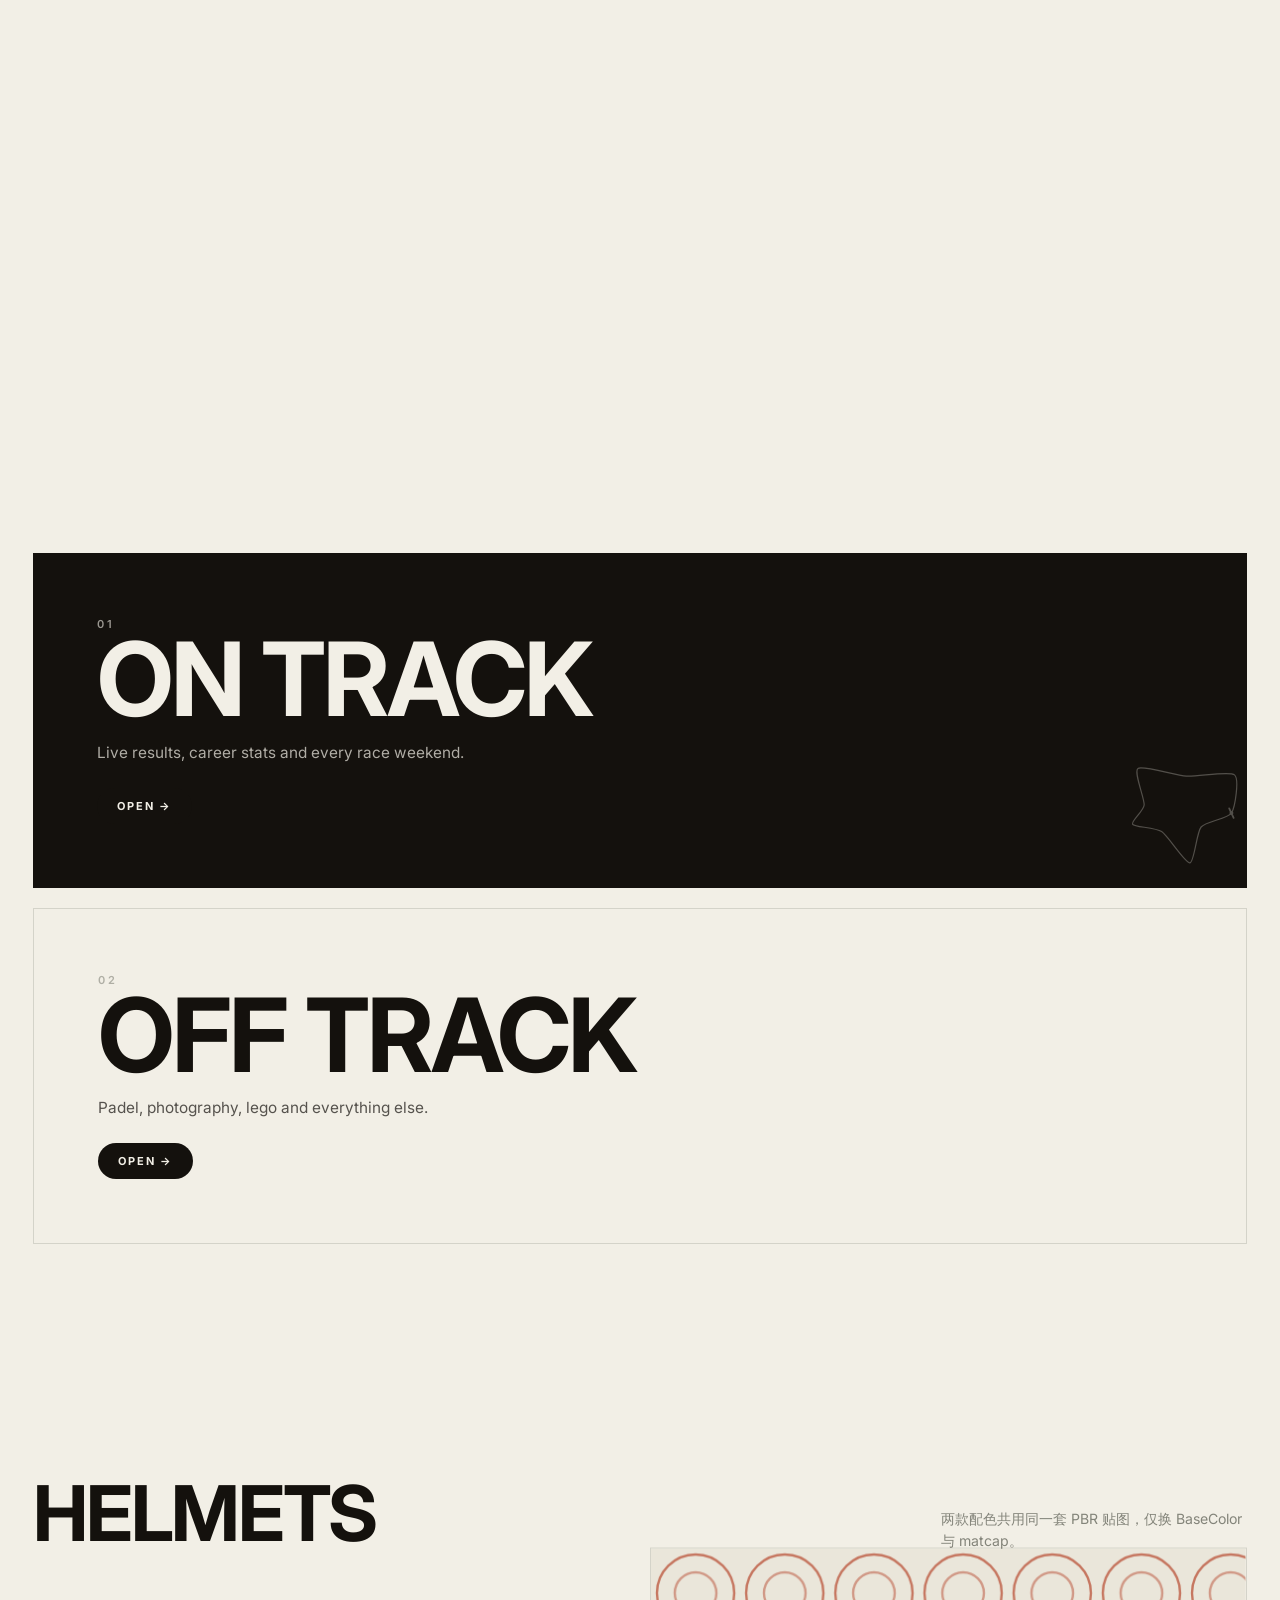
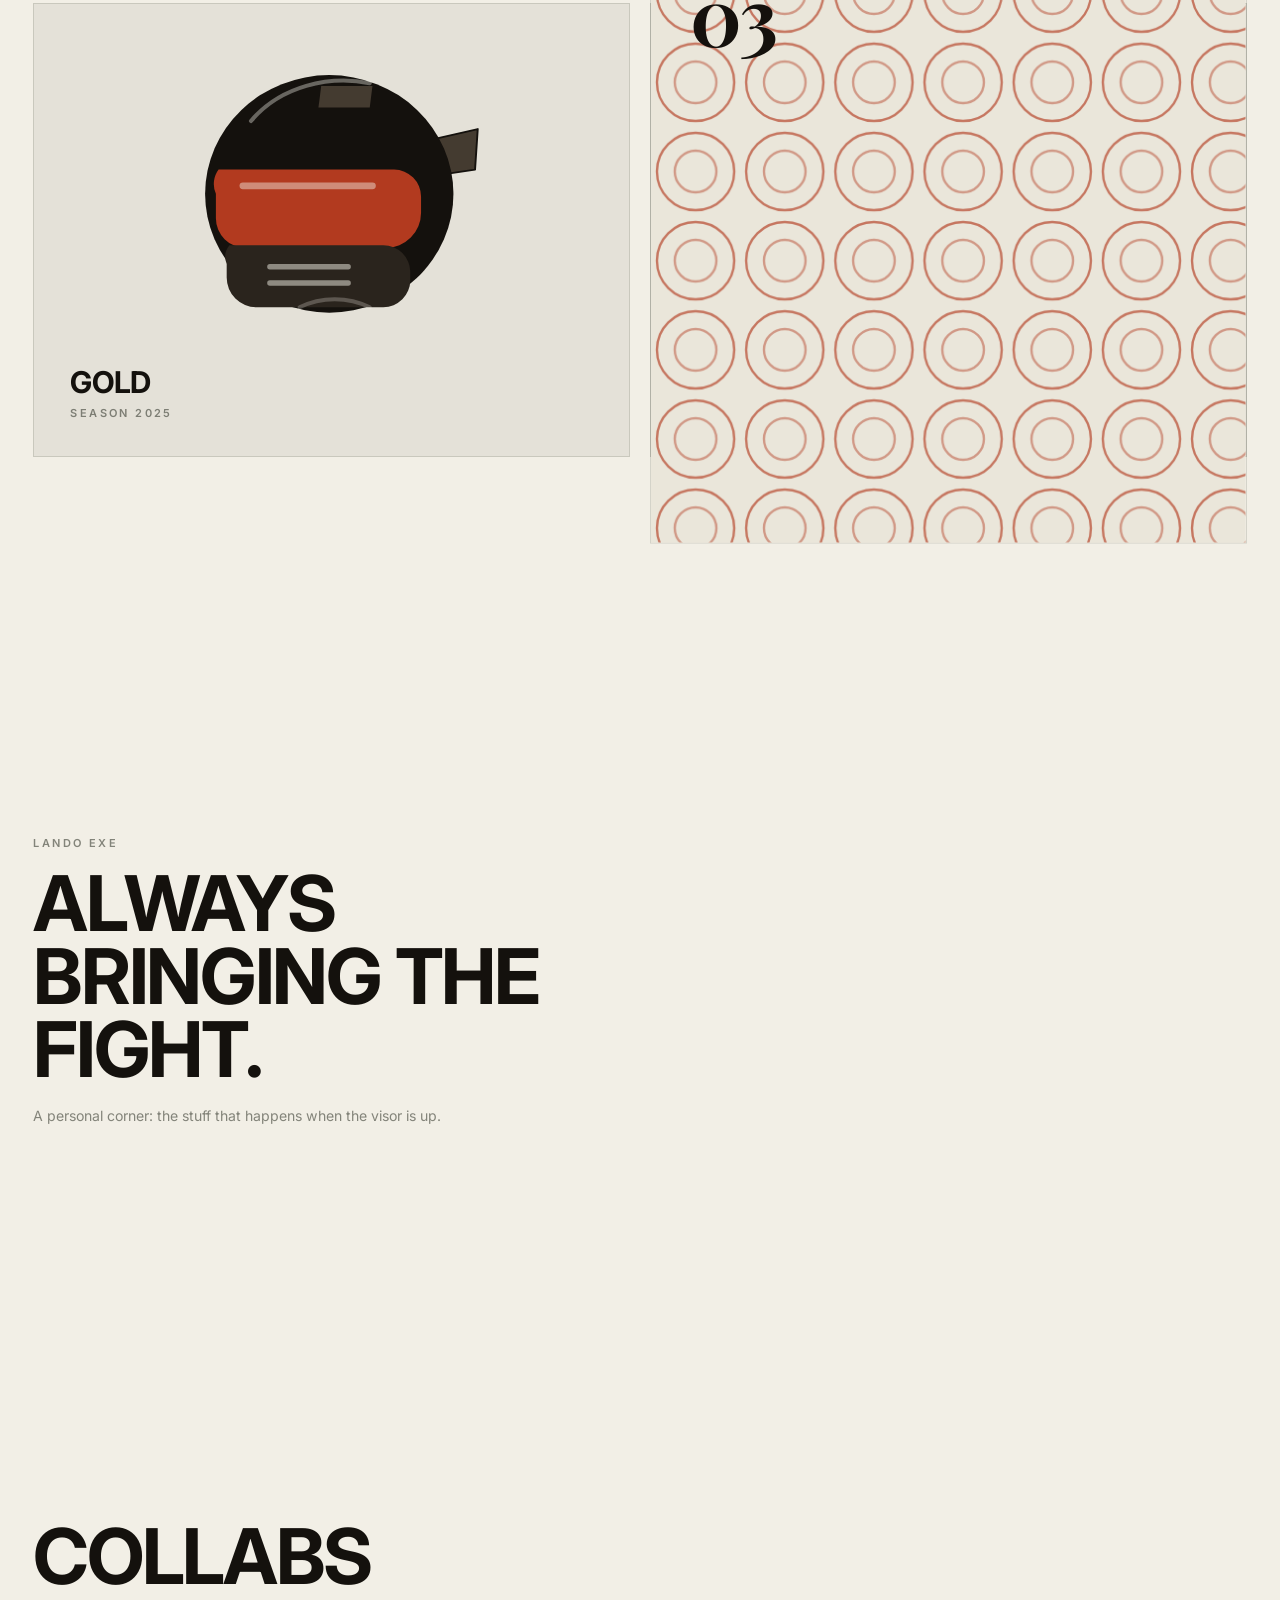
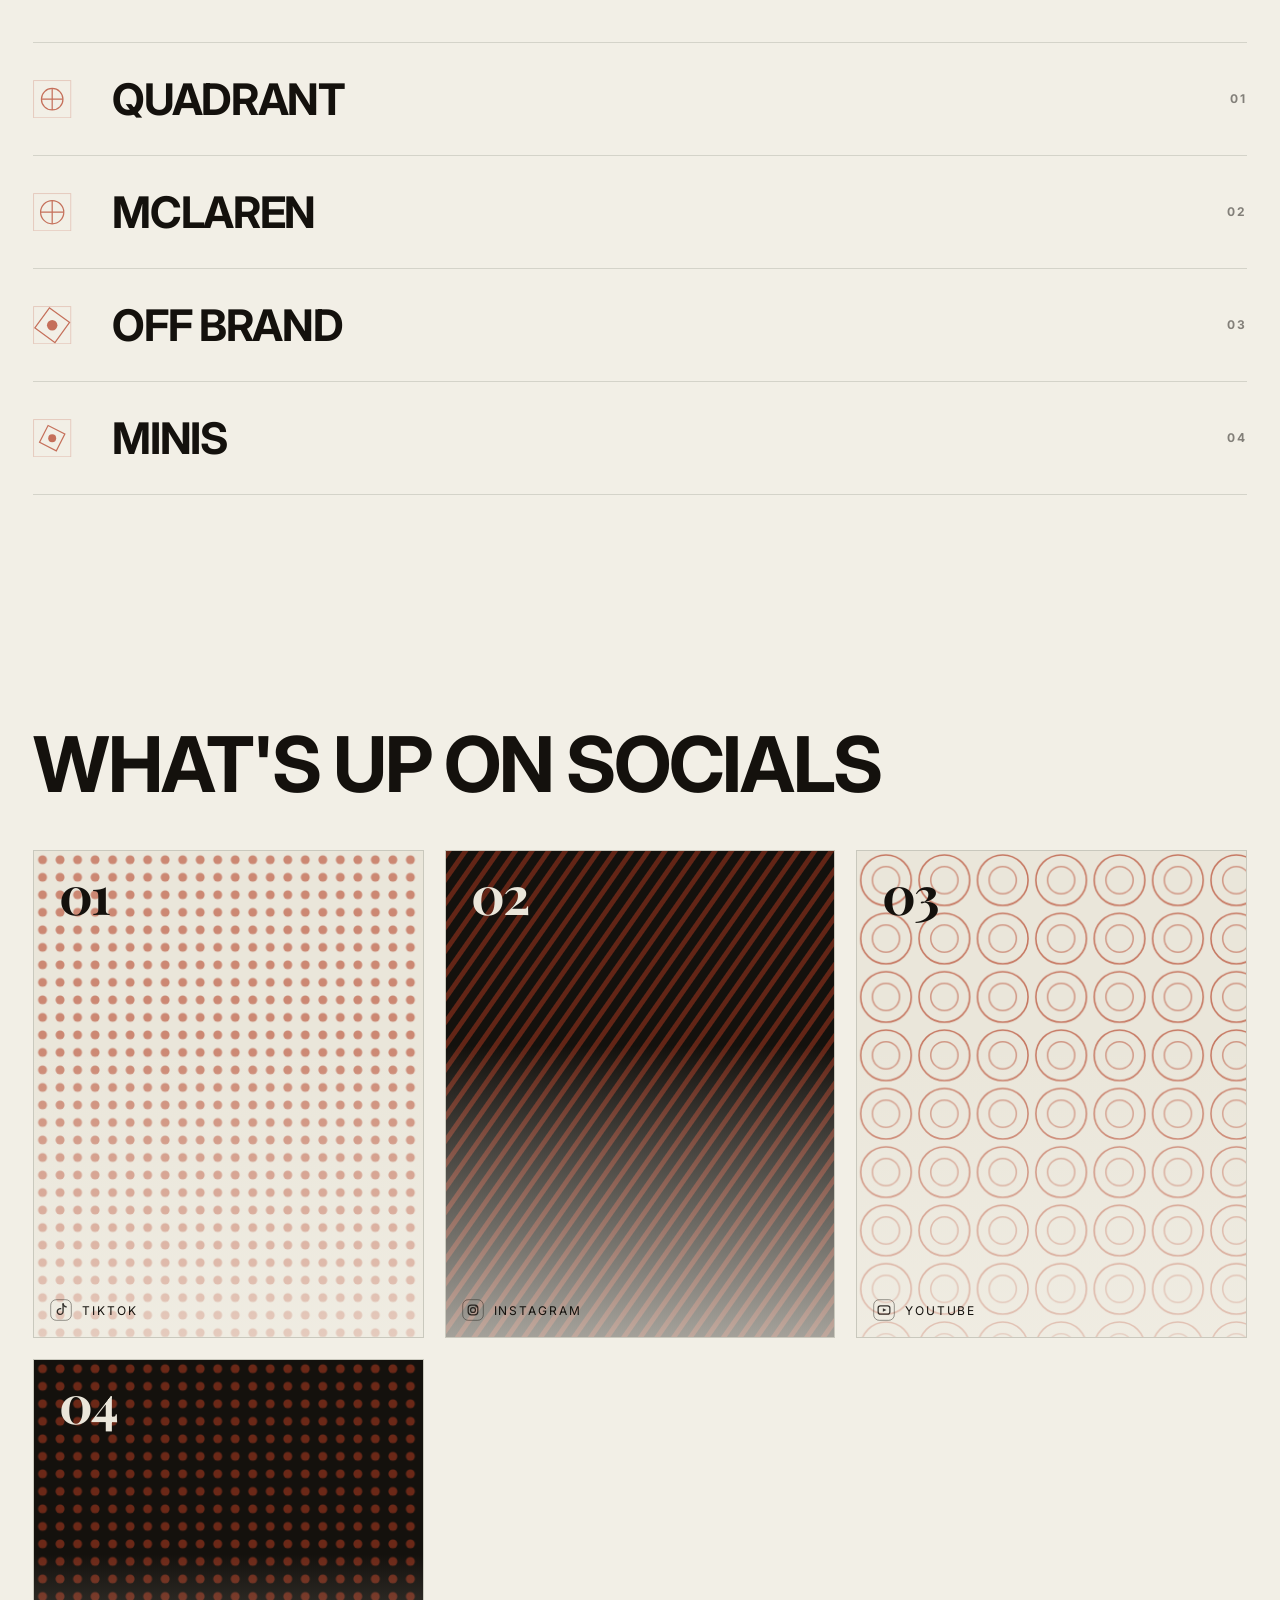
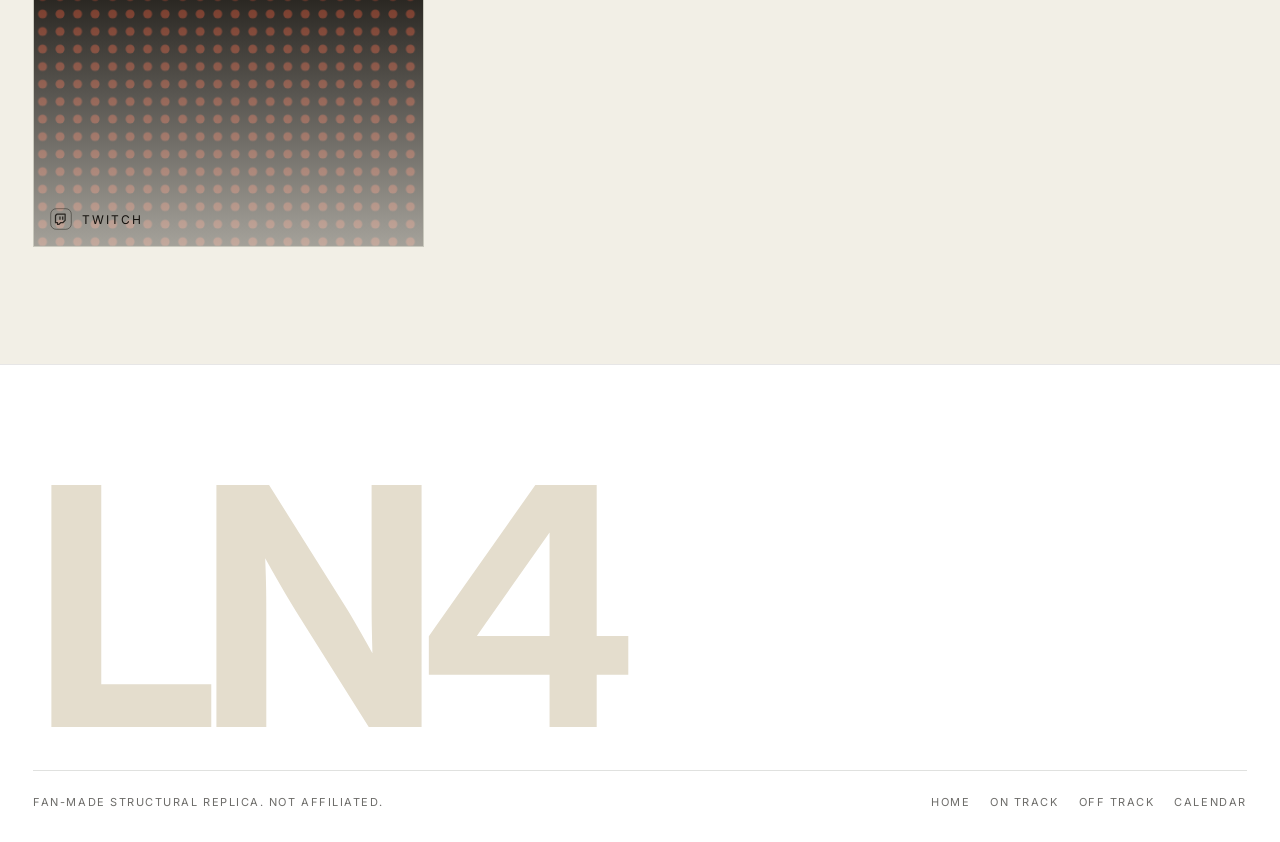
==== commit 9b4083db: "feat: 狗+线框 2.5D 透视倾斜；左下角卡片 2.5D 指针跟随；右上角换盾牌图片" ====
--- a/replica/index.html
+++ b/replica/index.html
@@ -27,7 +27,7 @@
 
       <!-- 四角文案 -->
       <div class="hero__corner hero__corner--tl" data-content="hero.tl">NIUYANTAO</div>
-      <button class="hero__corner hero__corner--tr hero__corner--btn" data-bark type="button" aria-label="大狗叫一声"><svg class="shield-icon" viewBox="0 0 24 28" fill="none" stroke="currentColor" stroke-width="1.7" stroke-linejoin="round" stroke-linecap="round" aria-hidden="true"><path d="M12 1.8 L21.2 5.3 V13.6 C21.2 19.3 17.1 23.8 12 26.2 C6.9 23.8 2.8 19.3 2.8 13.6 V5.3 Z"/><path d="M12 7.4 L15.2 14.2 L12 12.5 L8.8 14.2 Z" fill="currentColor" stroke="none"/></svg></button>
+      <button class="hero__corner hero__corner--tr hero__corner--btn" data-bark type="button" aria-label="大狗叫一声"><img class="shield-img" src="assets/shield.png" alt="" draggable="false"></button>
       <button class="hero__corner hero__corner--bl hero__corner--pet" data-pet type="button" aria-label="大狗大狗"><span class="pet__box"><img class="pet__img" src="assets/dog-a.jpg" alt="" data-src-rest="assets/dog-a.jpg" data-src-bark="assets/dog-b.jpg"><span class="pet__label" data-pet-label>大狗大狗</span></span></button>
       <span class="hero__corner hero__corner--br" data-content="hero.br">VIEW ON TRACK</span>
     </section>
--- a/replica/css/main.css
+++ b/replica/css/main.css
@@ -845,7 +845,16 @@
   padding: 5px;                       /* 线框到图片 / 文字的间距 */
   border: 2px dashed currentColor;    /* 虚线 + 加粗 */
   border-radius: 4px;
-  transition: transform .35s cubic-bezier(.2, .7, .2, 1), border-color .3s ease;
+  transform-style: preserve-3d;
+  /* 2.5D：透视 + 指针驱动的两个轴向旋转 */
+  transform:
+    perspective(520px)
+    rotateX(var(--rx, 0deg))
+    rotateY(var(--ry, 0deg))
+    translateY(var(--lift, 0px))
+    scale(var(--sc, 1));
+  transition: transform .18s ease-out, border-color .3s ease;
+  will-change: transform;
 }
 
 .pet__img {
@@ -870,9 +879,9 @@
 }
 
 .hero__corner--pet:hover { animation-play-state: paused; }
-.hero__corner--pet:hover .pet__box { transform: translateY(-3px); border-color: var(--accent); }
+.hero__corner--pet:hover .pet__box { --lift: -4px; border-color: var(--accent); }
 .hero__corner--pet:hover .pet__img { filter: grayscale(0) contrast(1.08); }
-.hero__corner--pet:active .pet__box { transform: scale(.975); }
+.hero__corner--pet:active .pet__box { --sc: .975; }
 .hero__corner--pet:focus-visible { outline: 2px solid var(--accent); outline-offset: 4px; }
 
 /* 点击之后：卡片高频震动，文字上下跳 */
@@ -978,11 +987,13 @@
   align-items: center;
   line-height: 1;
 }
-.shield-icon {
-  height: 1.12em;
+.shield-img {
+  height: 1.35em;
   width: auto;
   display: block;
-  transition: transform .3s cubic-bezier(.2, .7, .2, 1);
-}
-.hero__corner--btn:hover .shield-icon { transform: scale(1.08) rotate(-3deg); }
-body.is-barking .shield-icon { color: var(--accent); }
+  user-select: none;
+  -webkit-user-drag: none;
+  transition: transform .3s cubic-bezier(.2, .7, .2, 1), filter .3s ease;
+}
+.hero__corner--btn:hover .shield-img { transform: scale(1.08) rotate(-3deg); }
+body.is-barking .shield-img { filter: drop-shadow(0 0 6px var(--accent)); }
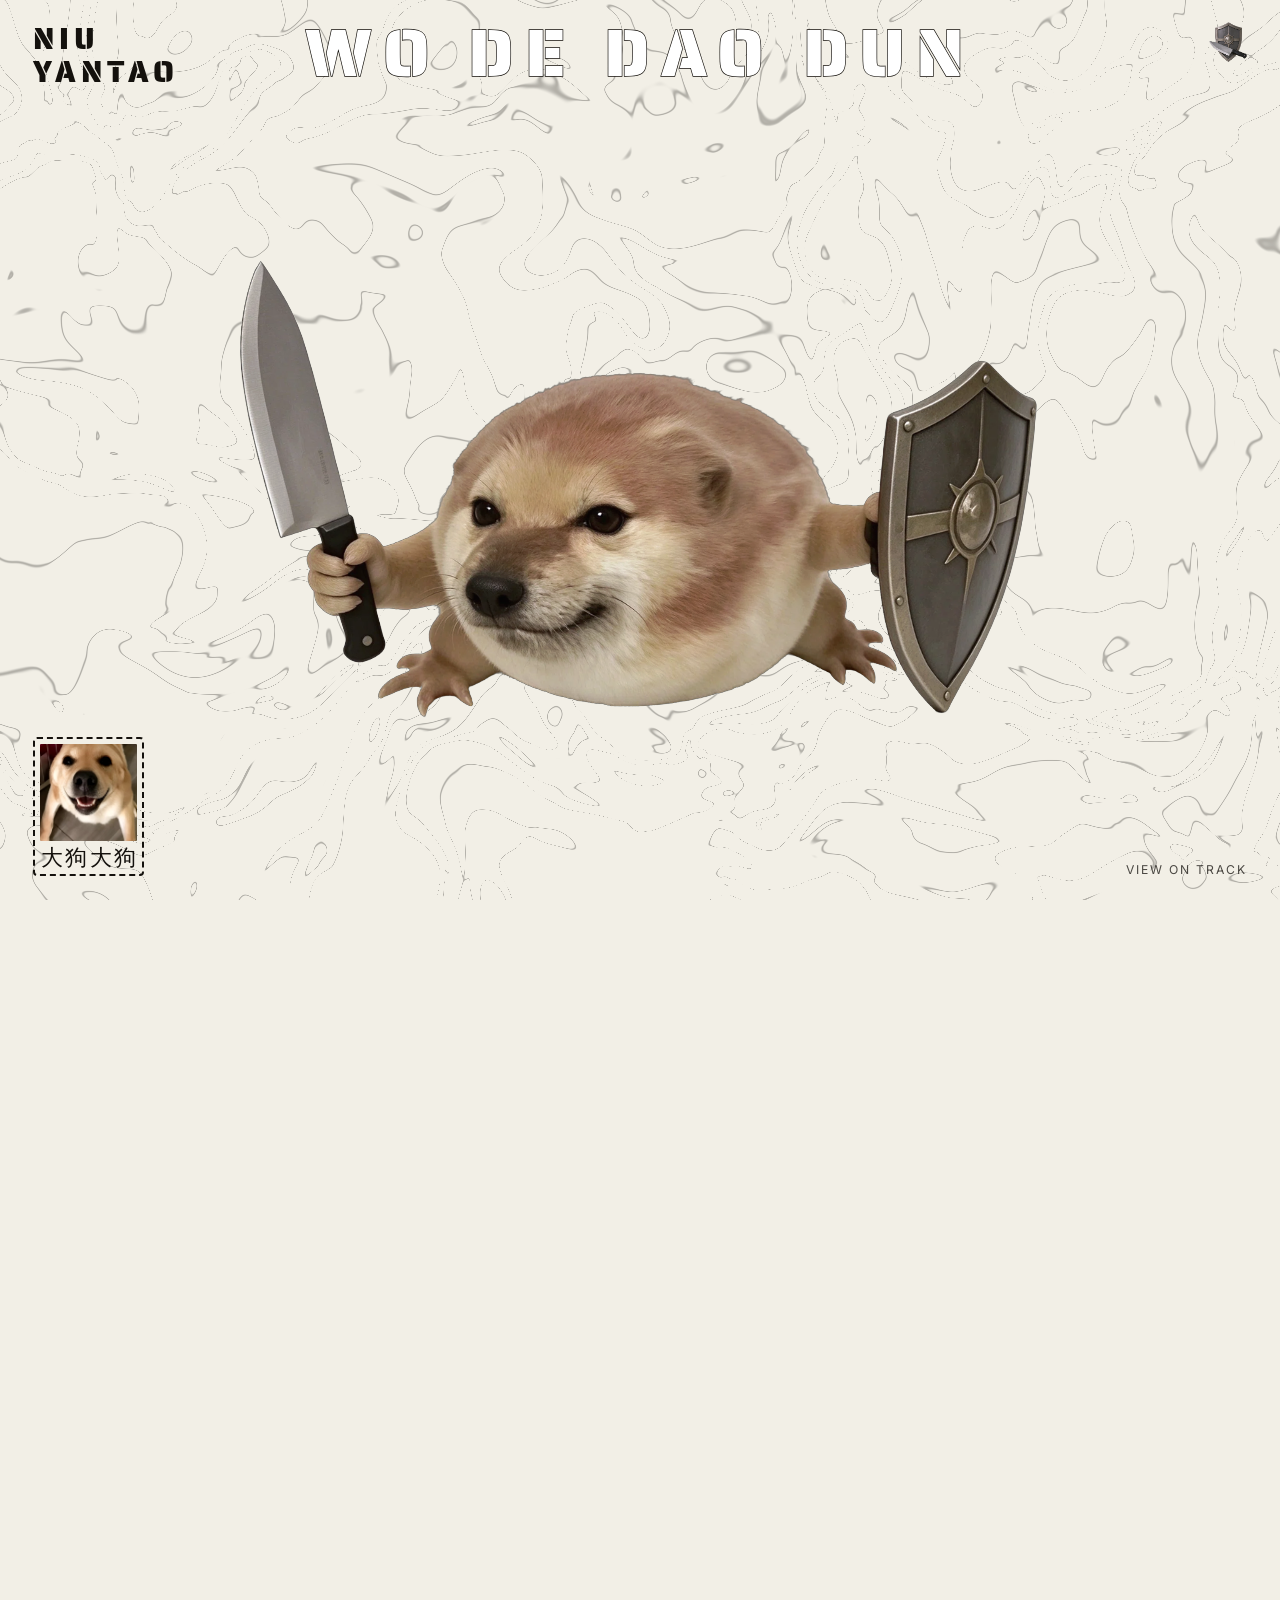
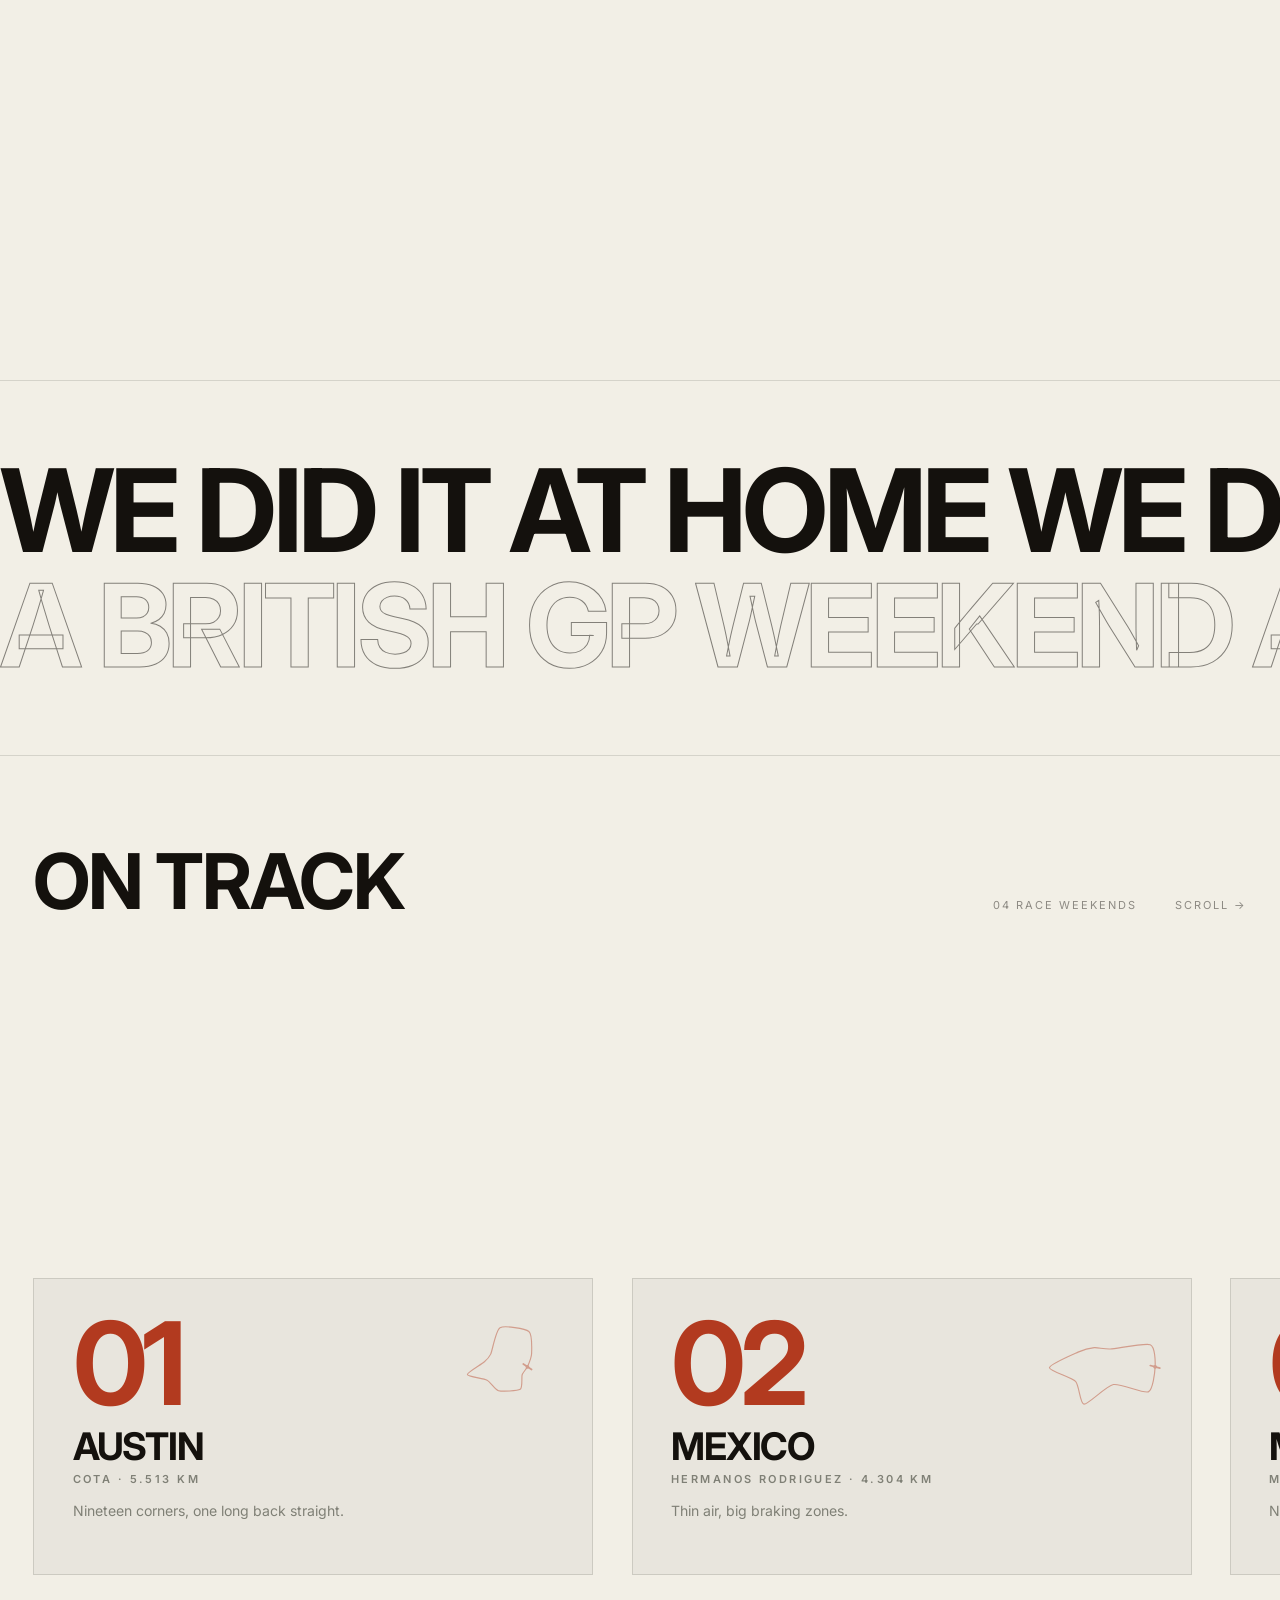
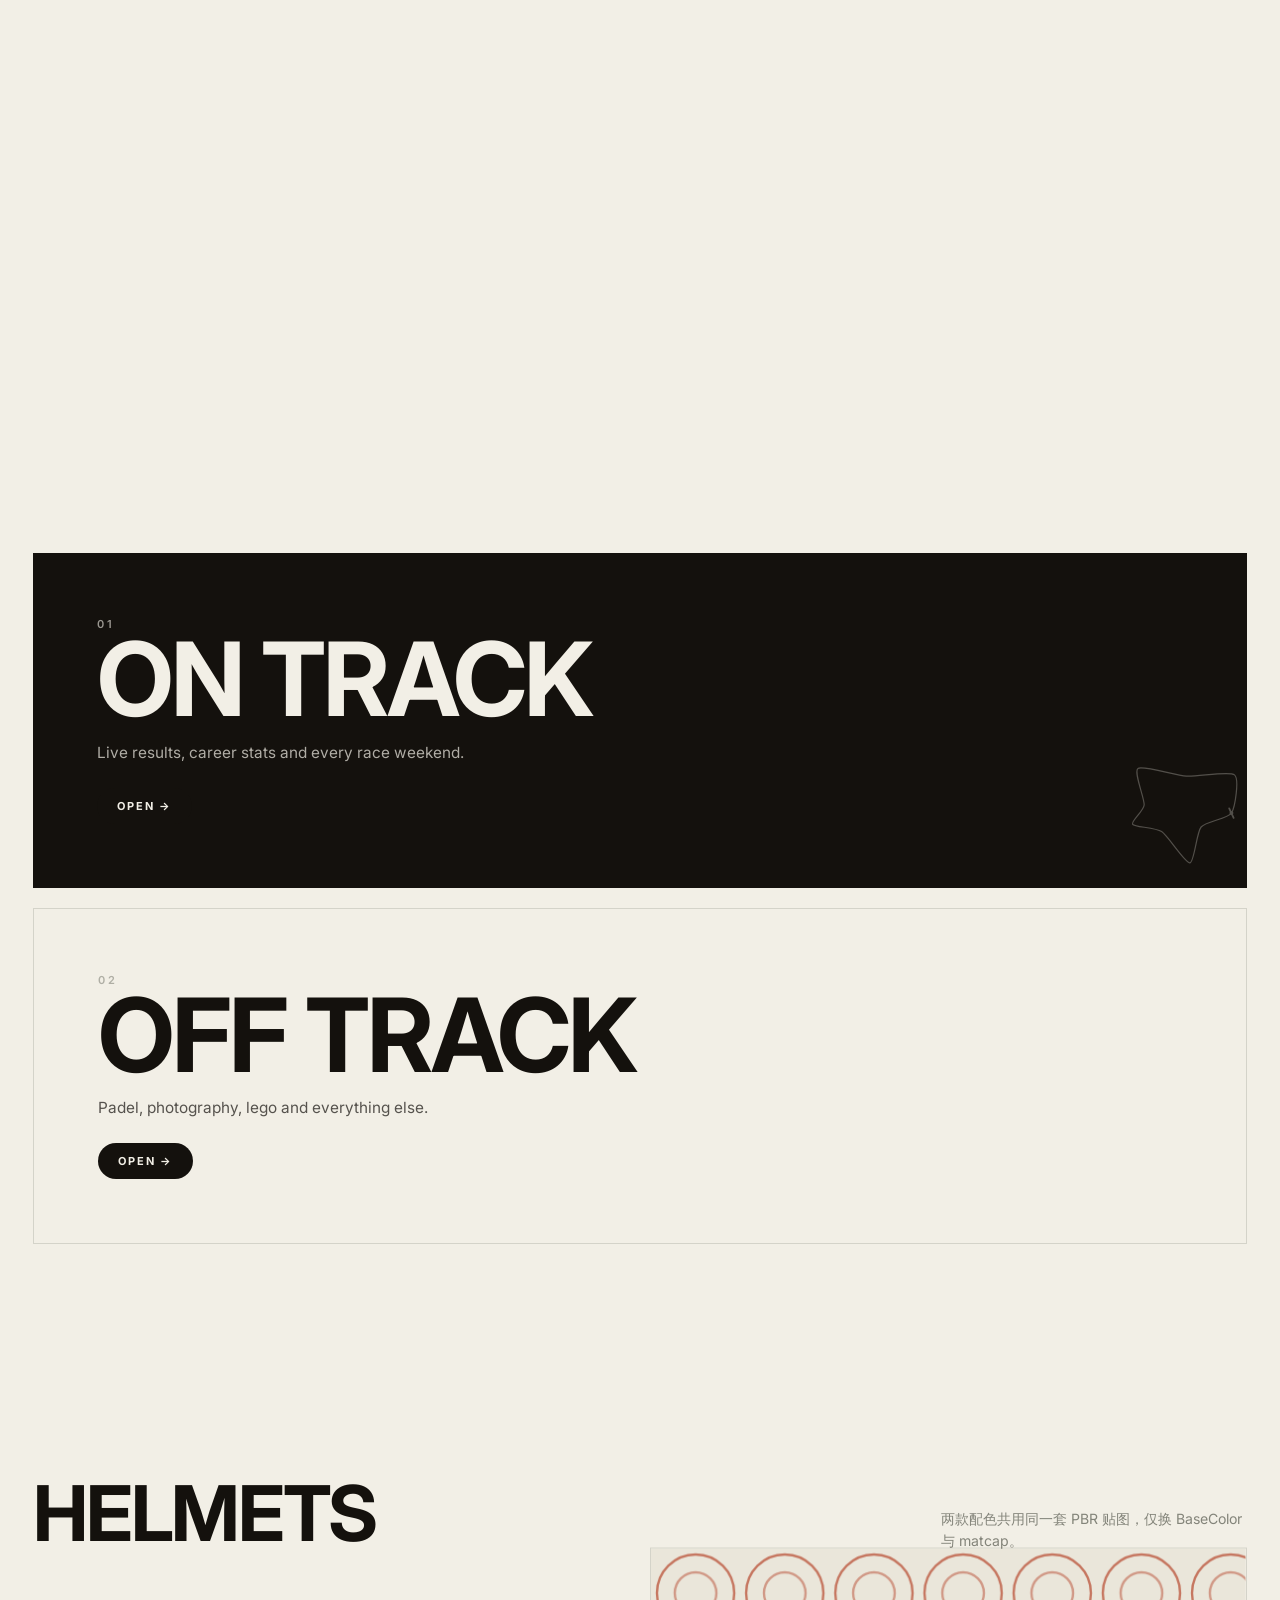
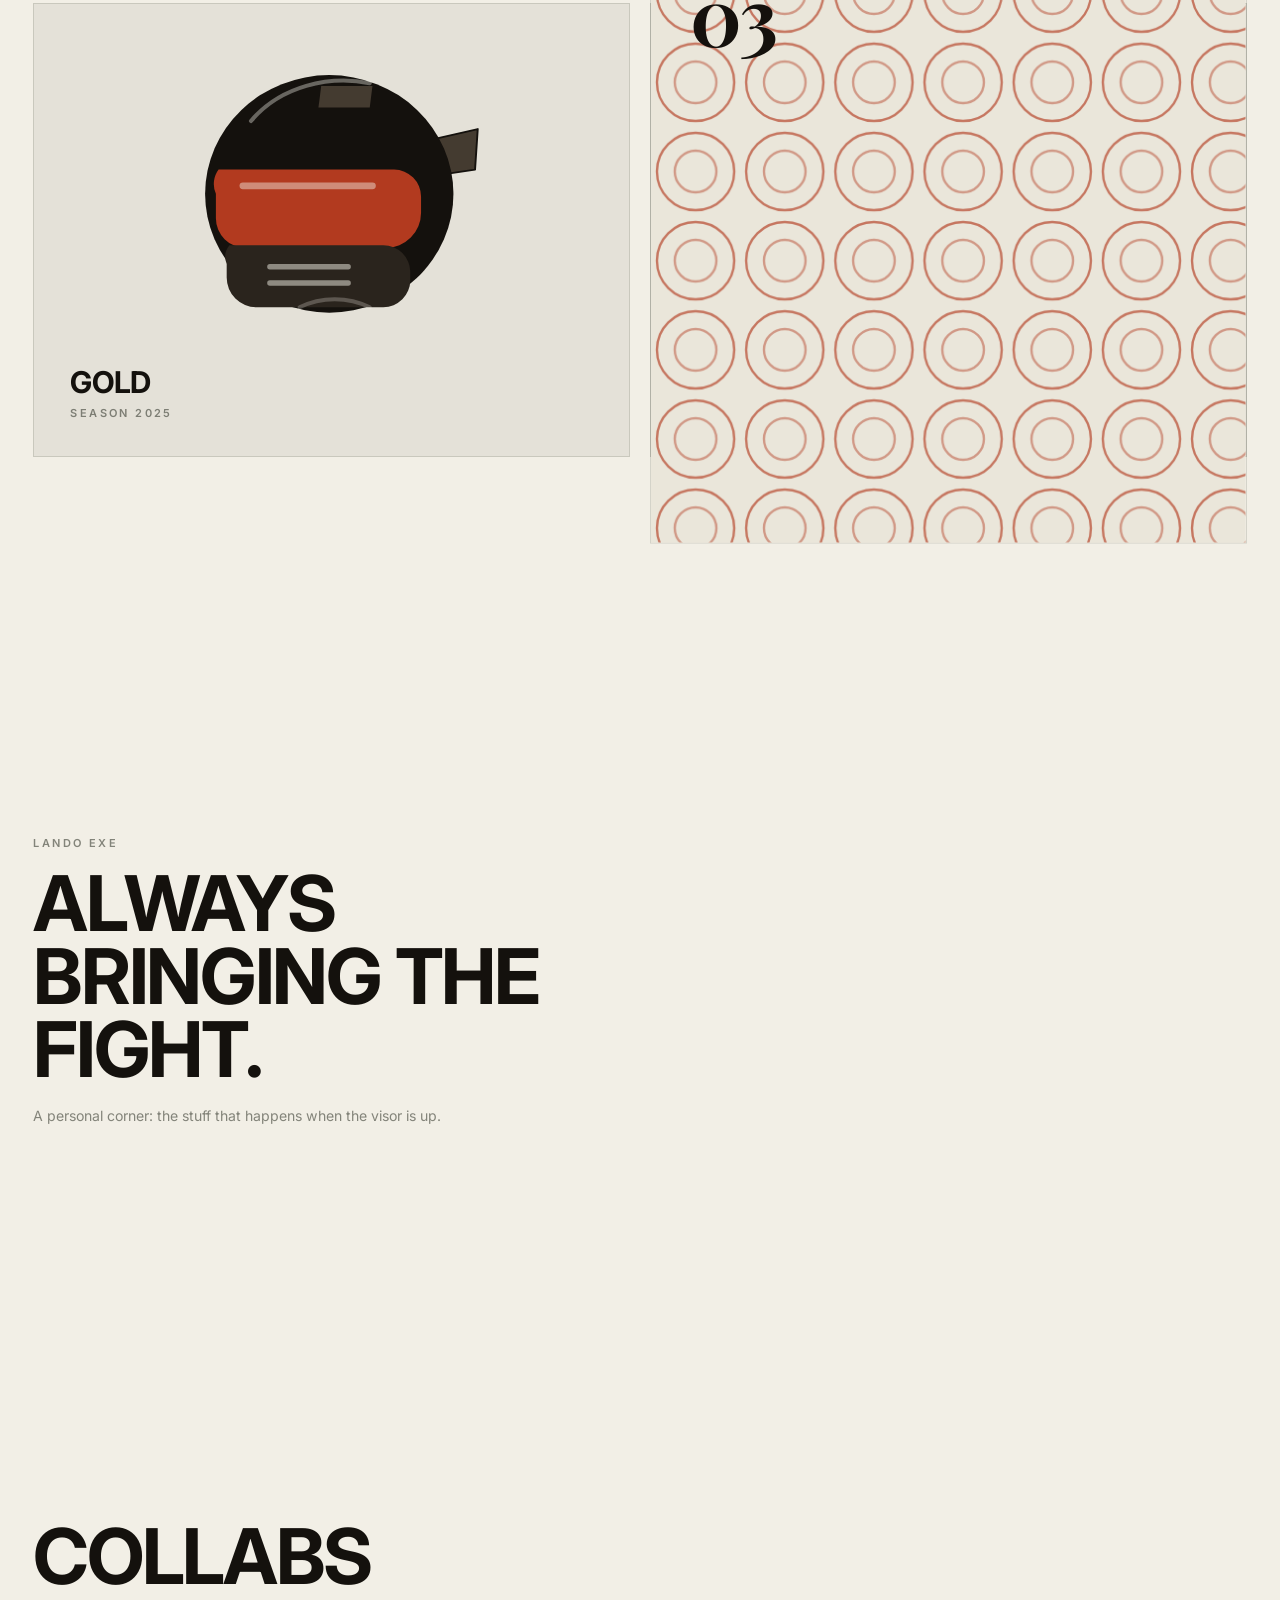
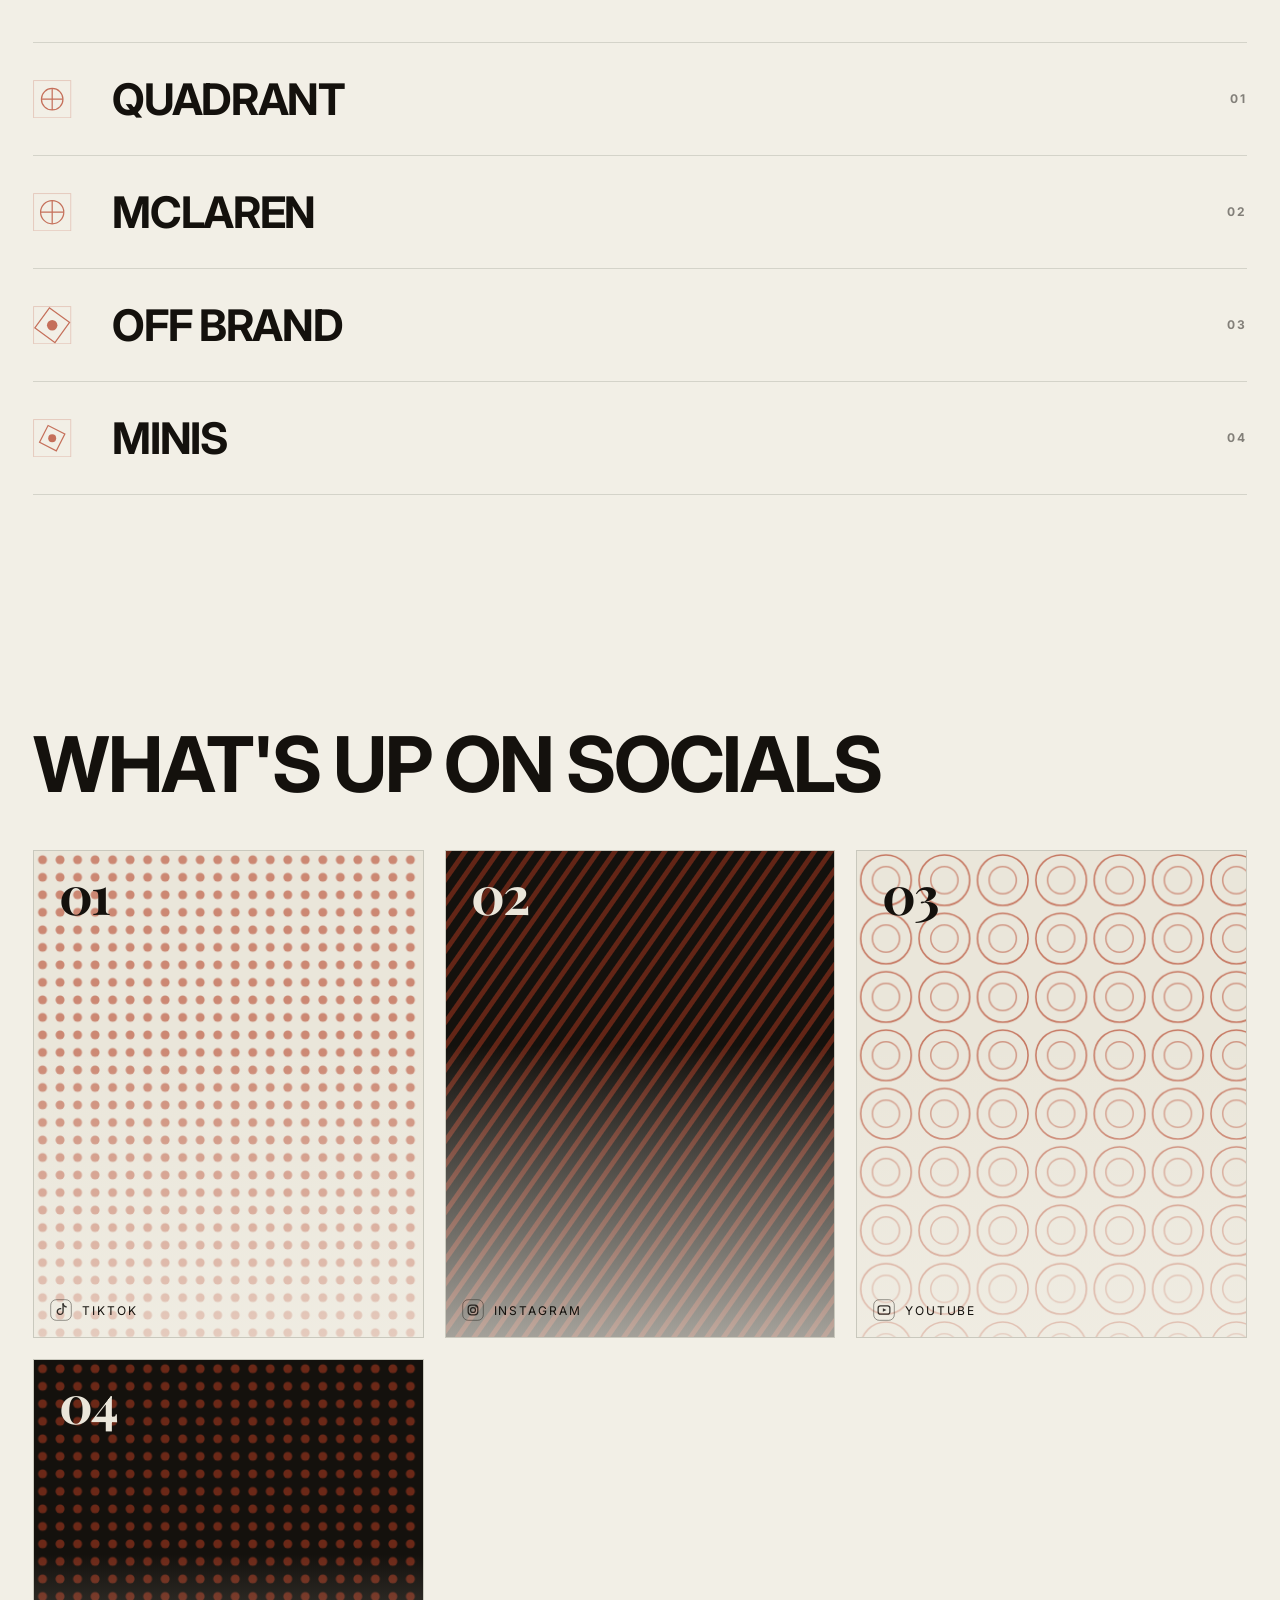
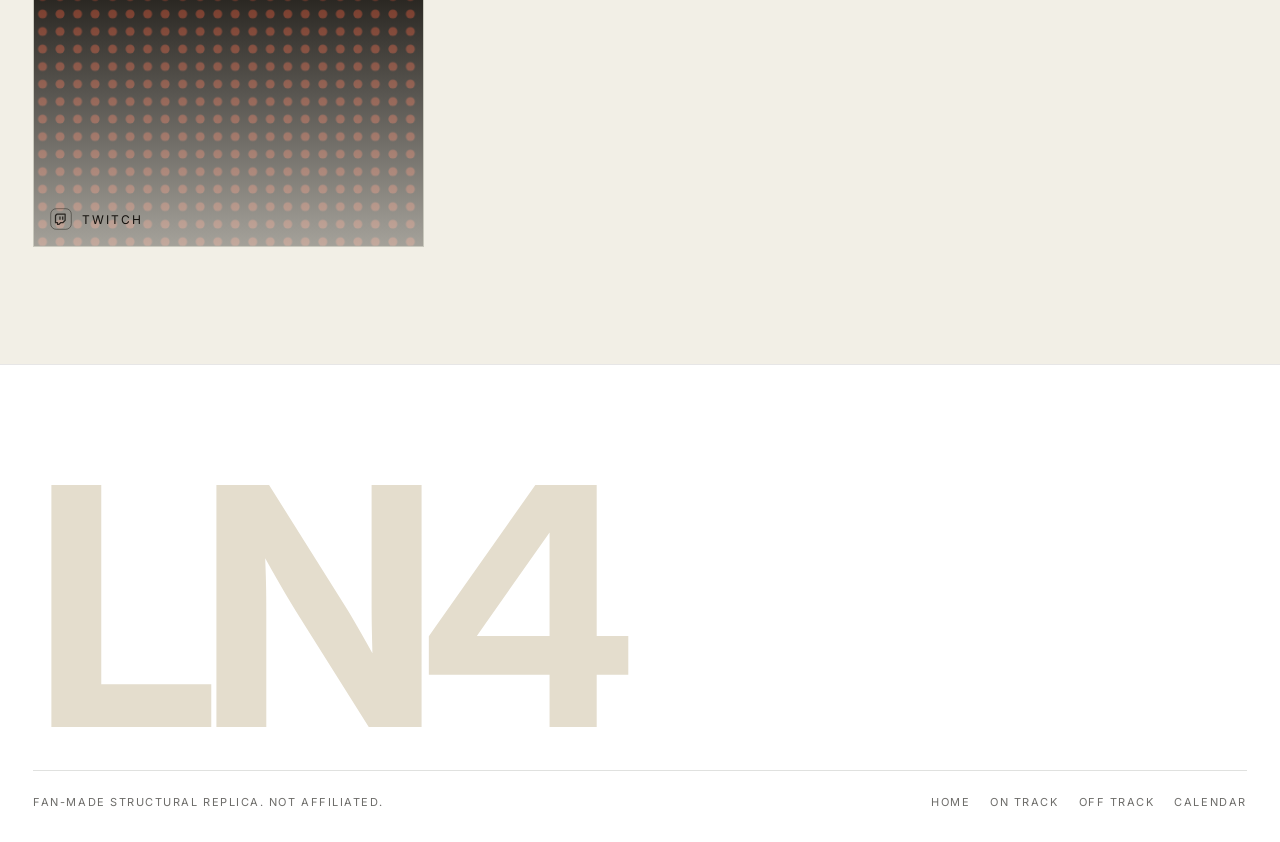
==== commit cabebd4f: "chore: 启动期错误捕获" ====
--- a/replica/index.html
+++ b/replica/index.html
@@ -1,6 +1,13 @@
 <!doctype html>
 <html lang="zh-CN">
 <head>
+<script>
+  // 启动期错误捕获：异步异常不再静默
+  window.__errs = [];
+  addEventListener('error', (e) => window.__errs.push('error: ' + (e.message || e.type)));
+  addEventListener('unhandledrejection', (e) => window.__errs.push('reject: ' + (e.reason && e.reason.message ? e.reason.message : e.reason)));
+</script>
+
 <meta charset="utf-8">
 <meta name="viewport" content="width=device-width, initial-scale=1">
 <title>REA Replica — 滚动流程复刻</title>
